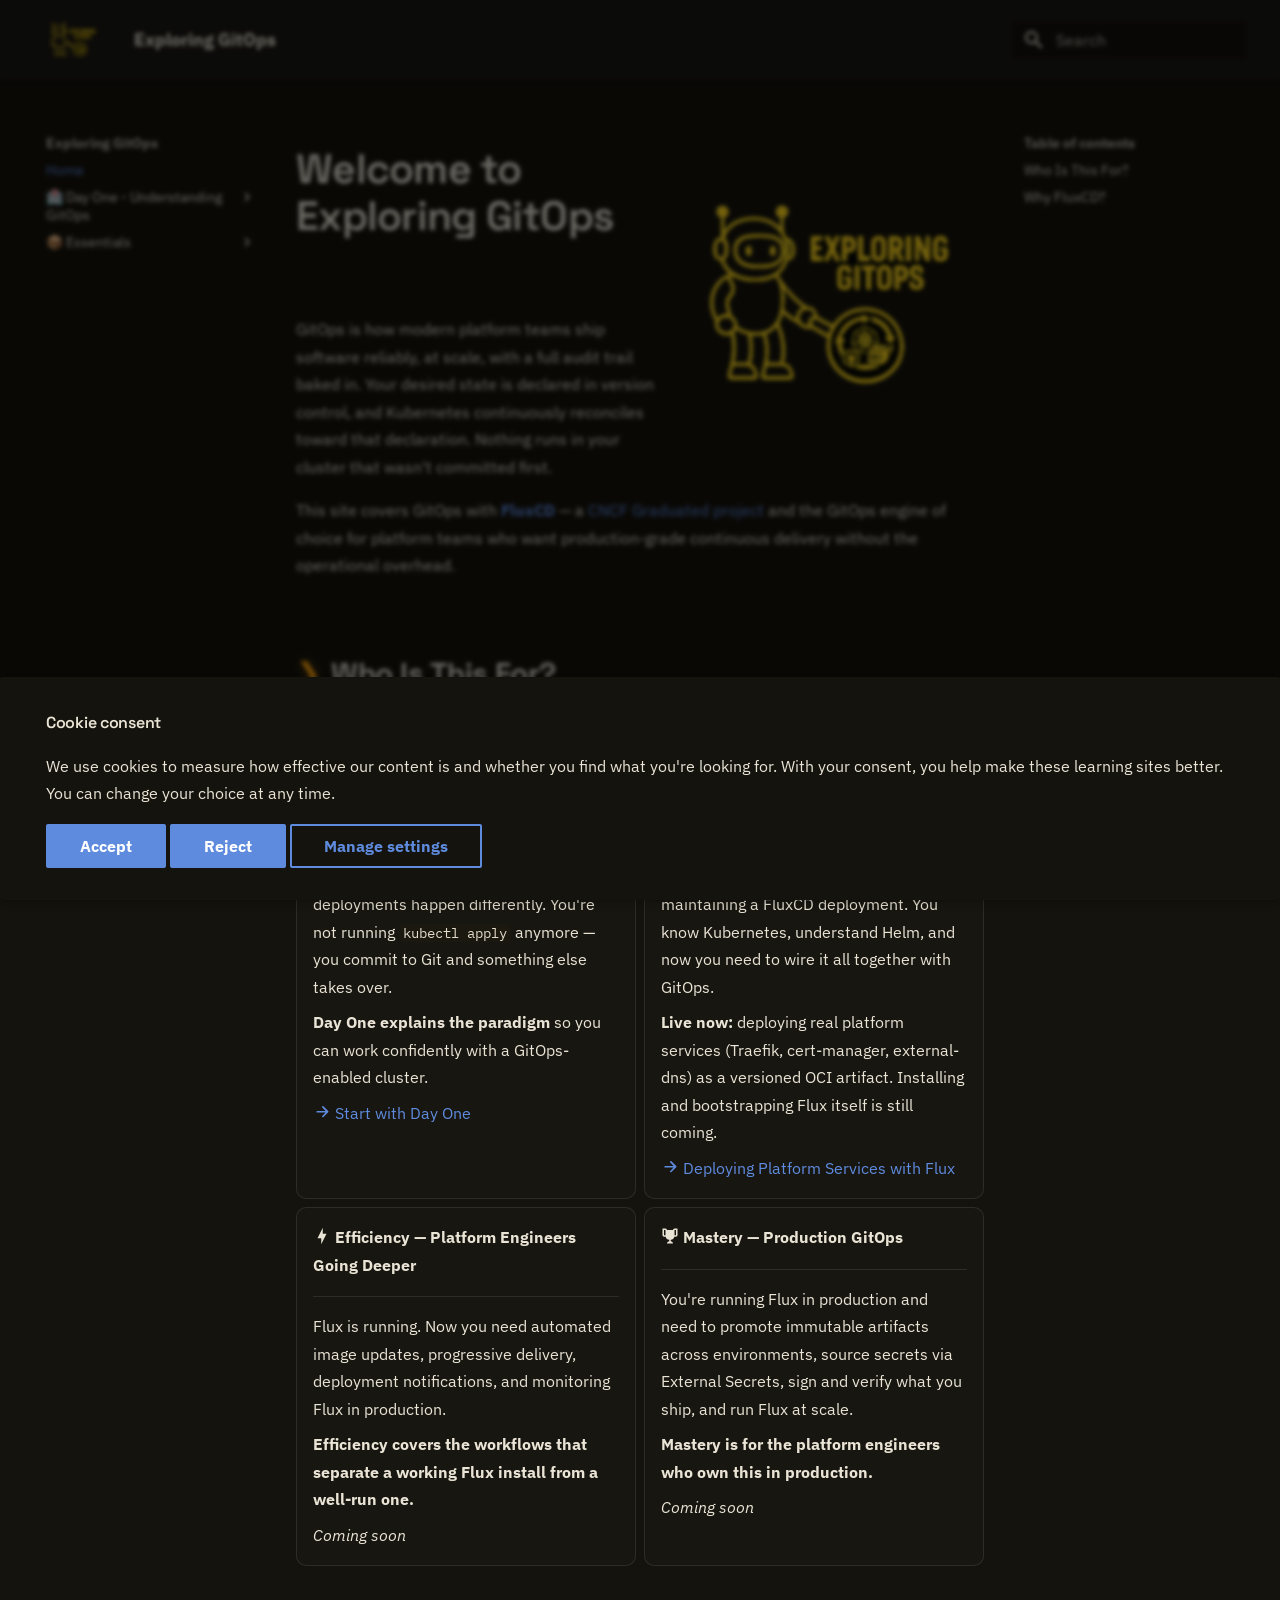
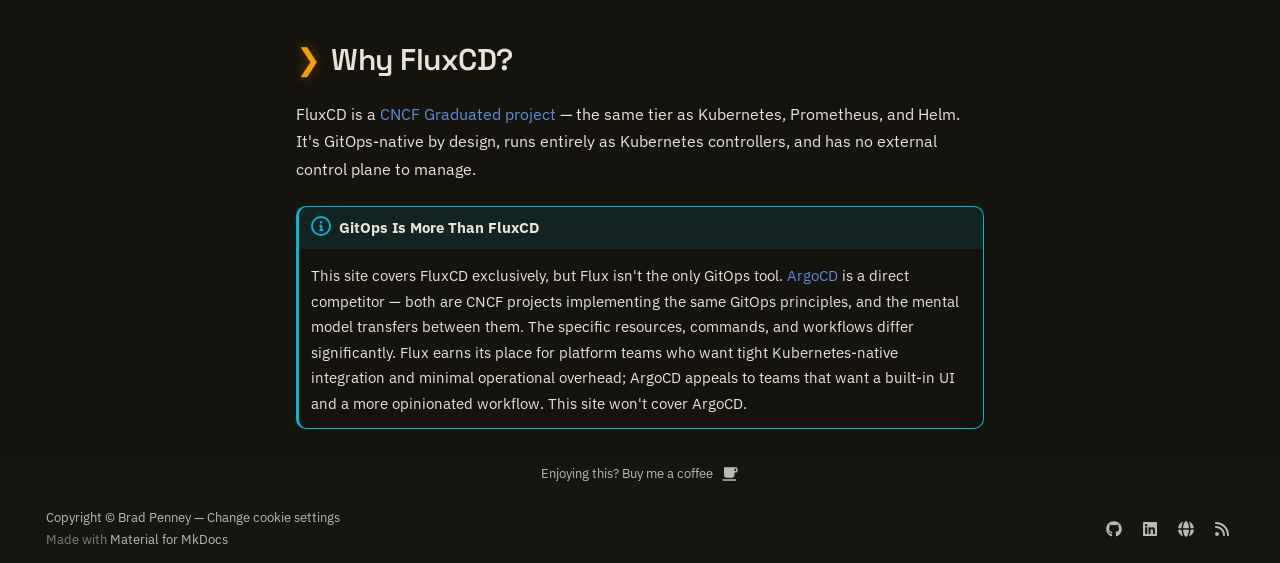
==== index.html @ 7b1ed0dc "Deployed 0568aff with MkDocs version: 1.6.1" ====
<!doctype html>
<html lang="en" class="no-js">
  <head>
    
      <meta charset="utf-8">
      <meta name="viewport" content="width=device-width,initial-scale=1">
      
        <meta name="description" content="A progressive guide to GitOps and FluxCD — from understanding the paradigm to running production-grade continuous delivery in Kubernetes.">
      
      
        <meta name="author" content="Brad Penney">
      
      
        <link rel="canonical" href="https://gitops.bradpenney.io/">
      
      
      
        <link rel="next" href="day_one/overview/">
      
      
        
      
      
        <link rel="alternate" type="application/rss+xml" title="RSS feed" href="feed_rss_created.xml">
        <link rel="alternate" type="application/rss+xml" title="RSS feed of updated content" href="feed_rss_updated.xml">
      
      <link rel="icon" href="images/exploring_gitops.png">
      <meta name="generator" content="mkdocs-1.6.1, mkdocs-material-9.7.6">
    
    
      
        <title>Exploring GitOps - FluxCD Continuous Delivery Guide - Exploring GitOps</title>
      
    
    
      <link rel="stylesheet" href="assets/stylesheets/main.484c7ddc.min.css">
      
        
        <link rel="stylesheet" href="assets/stylesheets/palette.ab4e12ef.min.css">
      
      
  
  
    
      
      
    
  
    
      
      
    
  
    
      
      
    
  
    
      
      
    
  
    
      
      
    
  
    
      
      
    
  
    
      
      
    
  
    
      
      
    
  
    
      
      
    
  
    
      
      
    
  
    
      
      
    
  
    
      
      
    
  
  
  <style>:root{--md-admonition-icon--note:url('data:image/svg+xml;charset=utf-8,%3Csvg%20xmlns%3D%22http%3A//www.w3.org/2000/svg%22%20viewBox%3D%220%200%2016%2016%22%3E%3Cpath%20d%3D%22M1%207.775V2.75C1%201.784%201.784%201%202.75%201h5.025c.464%200%20.91.184%201.238.513l6.25%206.25a1.75%201.75%200%200%201%200%202.474l-5.026%205.026a1.75%201.75%200%200%201-2.474%200l-6.25-6.25A1.75%201.75%200%200%201%201%207.775m1.5%200c0%20.066.026.13.073.177l6.25%206.25a.25.25%200%200%200%20.354%200l5.025-5.025a.25.25%200%200%200%200-.354l-6.25-6.25a.25.25%200%200%200-.177-.073H2.75a.25.25%200%200%200-.25.25ZM6%205a1%201%200%201%201%200%202%201%201%200%200%201%200-2%22/%3E%3C/svg%3E');--md-admonition-icon--abstract:url('data:image/svg+xml;charset=utf-8,%3Csvg%20xmlns%3D%22http%3A//www.w3.org/2000/svg%22%20viewBox%3D%220%200%2016%2016%22%3E%3Cpath%20d%3D%22M2.5%201.75v11.5c0%20.138.112.25.25.25h3.17a.75.75%200%200%201%200%201.5H2.75A1.75%201.75%200%200%201%201%2013.25V1.75C1%20.784%201.784%200%202.75%200h8.5C12.216%200%2013%20.784%2013%201.75v7.736a.75.75%200%200%201-1.5%200V1.75a.25.25%200%200%200-.25-.25h-8.5a.25.25%200%200%200-.25.25m13.274%209.537zl-4.557%204.45a.75.75%200%200%201-1.055-.008l-1.943-1.95a.75.75%200%200%201%201.062-1.058l1.419%201.425%204.026-3.932a.75.75%200%201%201%201.048%201.074M4.75%204h4.5a.75.75%200%200%201%200%201.5h-4.5a.75.75%200%200%201%200-1.5M4%207.75A.75.75%200%200%201%204.75%207h2a.75.75%200%200%201%200%201.5h-2A.75.75%200%200%201%204%207.75%22/%3E%3C/svg%3E');--md-admonition-icon--info:url('data:image/svg+xml;charset=utf-8,%3Csvg%20xmlns%3D%22http%3A//www.w3.org/2000/svg%22%20viewBox%3D%220%200%2016%2016%22%3E%3Cpath%20d%3D%22M0%208a8%208%200%201%201%2016%200A8%208%200%200%201%200%208m8-6.5a6.5%206.5%200%201%200%200%2013%206.5%206.5%200%200%200%200-13M6.5%207.75A.75.75%200%200%201%207.25%207h1a.75.75%200%200%201%20.75.75v2.75h.25a.75.75%200%200%201%200%201.5h-2a.75.75%200%200%201%200-1.5h.25v-2h-.25a.75.75%200%200%201-.75-.75M8%206a1%201%200%201%201%200-2%201%201%200%200%201%200%202%22/%3E%3C/svg%3E');--md-admonition-icon--tip:url('data:image/svg+xml;charset=utf-8,%3Csvg%20xmlns%3D%22http%3A//www.w3.org/2000/svg%22%20viewBox%3D%220%200%2016%2016%22%3E%3Cpath%20d%3D%22M3.499.75a.75.75%200%200%201%201.5%200v.996C5.9%202.903%206.793%203.65%207.662%204.376l.24.202c-.036-.694.055-1.422.426-2.163C9.1.873%2010.794-.045%2012.622.26%2014.408.558%2016%201.94%2016%204.25c0%201.278-.954%202.575-2.44%202.734l.146.508.065.22c.203.701.412%201.455.476%202.226.142%201.707-.4%203.03-1.487%203.898C11.714%2014.671%2010.27%2015%208.75%2015h-6a.75.75%200%200%201%200-1.5h1.376a4.5%204.5%200%200%201-.563-1.191%203.84%203.84%200%200%201-.05-2.063%204.65%204.65%200%200%201-2.025-.293.75.75%200%200%201%20.525-1.406c1.357.507%202.376-.006%202.698-.318l.009-.01a.747.747%200%200%201%201.06%200%20.75.75%200%200%201-.012%201.074c-.912.92-.992%201.835-.768%202.586.221.74.745%201.337%201.196%201.621H8.75c1.343%200%202.398-.296%203.074-.836.635-.507%201.036-1.31.928-2.602-.05-.603-.216-1.224-.422-1.93l-.064-.221c-.12-.407-.246-.84-.353-1.29a2.4%202.4%200%200%201-.507-.441%203.1%203.1%200%200%201-.633-1.248.75.75%200%200%201%201.455-.364c.046.185.144.436.31.627.146.168.353.305.712.305.738%200%201.25-.615%201.25-1.25%200-1.47-.95-2.315-2.123-2.51-1.172-.196-2.227.387-2.706%201.345-.46.92-.27%201.774.019%203.062l.042.19.01.05c.348.443.666.949.94%201.553a.75.75%200%201%201-1.365.62c-.553-1.217-1.32-1.94-2.3-2.768L6.7%205.527c-.814-.68-1.75-1.462-2.692-2.619a3.7%203.7%200%200%200-1.023.88c-.406.495-.663%201.036-.722%201.508.116.122.306.21.591.239.388.038.797-.06%201.032-.19a.75.75%200%200%201%20.728%201.31c-.515.287-1.23.439-1.906.373-.682-.067-1.473-.38-1.879-1.193L.75%205.677V5.5c0-.984.48-1.94%201.077-2.664.46-.559%201.05-1.055%201.673-1.353z%22/%3E%3C/svg%3E');--md-admonition-icon--success:url('data:image/svg+xml;charset=utf-8,%3Csvg%20xmlns%3D%22http%3A//www.w3.org/2000/svg%22%20viewBox%3D%220%200%2016%2016%22%3E%3Cpath%20d%3D%22M13.78%204.22a.75.75%200%200%201%200%201.06l-7.25%207.25a.75.75%200%200%201-1.06%200L2.22%209.28a.75.75%200%200%201%20.018-1.042.75.75%200%200%201%201.042-.018L6%2010.94l6.72-6.72a.75.75%200%200%201%201.06%200%22/%3E%3C/svg%3E');--md-admonition-icon--question:url('data:image/svg+xml;charset=utf-8,%3Csvg%20xmlns%3D%22http%3A//www.w3.org/2000/svg%22%20viewBox%3D%220%200%2016%2016%22%3E%3Cpath%20d%3D%22M0%208a8%208%200%201%201%2016%200A8%208%200%200%201%200%208m8-6.5a6.5%206.5%200%201%200%200%2013%206.5%206.5%200%200%200%200-13M6.92%206.085h.001a.749.749%200%201%201-1.342-.67c.169-.339.436-.701.849-.977C6.845%204.16%207.369%204%208%204a2.76%202.76%200%200%201%201.637.525c.503.377.863.965.863%201.725%200%20.448-.115.83-.329%201.15-.205.307-.47.513-.692.662-.109.072-.22.138-.313.195l-.006.004a6%206%200%200%200-.26.16%201%201%200%200%200-.276.245.75.75%200%200%201-1.248-.832c.184-.264.42-.489.692-.661q.154-.1.313-.195l.007-.004c.1-.061.182-.11.258-.161a1%201%200%200%200%20.277-.245C8.96%206.514%209%206.427%209%206.25a.61.61%200%200%200-.262-.525A1.27%201.27%200%200%200%208%205.5c-.369%200-.595.09-.74.187a1%201%200%200%200-.34.398M9%2011a1%201%200%201%201-2%200%201%201%200%200%201%202%200%22/%3E%3C/svg%3E');--md-admonition-icon--warning:url('data:image/svg+xml;charset=utf-8,%3Csvg%20xmlns%3D%22http%3A//www.w3.org/2000/svg%22%20viewBox%3D%220%200%2016%2016%22%3E%3Cpath%20d%3D%22M6.457%201.047c.659-1.234%202.427-1.234%203.086%200l6.082%2011.378A1.75%201.75%200%200%201%2014.082%2015H1.918a1.75%201.75%200%200%201-1.543-2.575Zm1.763.707a.25.25%200%200%200-.44%200L1.698%2013.132a.25.25%200%200%200%20.22.368h12.164a.25.25%200%200%200%20.22-.368Zm.53%203.996v2.5a.75.75%200%200%201-1.5%200v-2.5a.75.75%200%200%201%201.5%200M9%2011a1%201%200%201%201-2%200%201%201%200%200%201%202%200%22/%3E%3C/svg%3E');--md-admonition-icon--failure:url('data:image/svg+xml;charset=utf-8,%3Csvg%20xmlns%3D%22http%3A//www.w3.org/2000/svg%22%20viewBox%3D%220%200%2016%2016%22%3E%3Cpath%20d%3D%22M2.344%202.343za8%208%200%200%201%2011.314%2011.314A8.002%208.002%200%200%201%20.234%2010.089a8%208%200%200%201%202.11-7.746m1.06%2010.253a6.5%206.5%200%201%200%209.108-9.275%206.5%206.5%200%200%200-9.108%209.275M6.03%204.97%208%206.94l1.97-1.97a.749.749%200%200%201%201.275.326.75.75%200%200%201-.215.734L9.06%208l1.97%201.97a.749.749%200%200%201-.326%201.275.75.75%200%200%201-.734-.215L8%209.06l-1.97%201.97a.749.749%200%200%201-1.275-.326.75.75%200%200%201%20.215-.734L6.94%208%204.97%206.03a.75.75%200%200%201%20.018-1.042.75.75%200%200%201%201.042-.018%22/%3E%3C/svg%3E');--md-admonition-icon--danger:url('data:image/svg+xml;charset=utf-8,%3Csvg%20xmlns%3D%22http%3A//www.w3.org/2000/svg%22%20viewBox%3D%220%200%2016%2016%22%3E%3Cpath%20d%3D%22M9.504.43a1.516%201.516%200%200%201%202.437%201.713L10.415%205.5h2.123c1.57%200%202.346%201.909%201.22%203.004l-7.34%207.142a1.25%201.25%200%200%201-.871.354h-.302a1.25%201.25%200%200%201-1.157-1.723L5.633%2010.5H3.462c-1.57%200-2.346-1.909-1.22-3.004zm1.047%201.074L3.286%208.571A.25.25%200%200%200%203.462%209H6.75a.75.75%200%200%201%20.694%201.034l-1.713%204.188%206.982-6.793A.25.25%200%200%200%2012.538%207H9.25a.75.75%200%200%201-.683-1.06l2.008-4.418.003-.006-.004-.009-.006-.006-.008-.001q-.005%200-.009.004%22/%3E%3C/svg%3E');--md-admonition-icon--bug:url('data:image/svg+xml;charset=utf-8,%3Csvg%20xmlns%3D%22http%3A//www.w3.org/2000/svg%22%20viewBox%3D%220%200%2016%2016%22%3E%3Cpath%20d%3D%22M4.72.22a.75.75%200%200%201%201.06%200l1%20.999a3.5%203.5%200%200%201%202.441%200l.999-1a.748.748%200%200%201%201.265.332.75.75%200%200%201-.205.729l-.775.776c.616.63.995%201.493.995%202.444v.327q0%20.15-.025.292c.408.14.764.392%201.029.722l1.968-.787a.75.75%200%200%201%20.556%201.392L13%207.258V9h2.25a.75.75%200%200%201%200%201.5H13v.5q-.002.615-.141%201.186l2.17.868a.75.75%200%200%201-.557%201.392l-2.184-.873A5%205%200%200%201%208%2016a5%205%200%200%201-4.288-2.427l-2.183.873a.75.75%200%200%201-.558-1.392l2.17-.868A5%205%200%200%201%203%2011v-.5H.75a.75.75%200%200%201%200-1.5H3V7.258L.971%206.446a.75.75%200%200%201%20.558-1.392l1.967.787c.265-.33.62-.583%201.03-.722a1.7%201.7%200%200%201-.026-.292V4.5c0-.951.38-1.814.995-2.444L4.72%201.28a.75.75%200%200%201%200-1.06m.53%206.28a.75.75%200%200%200-.75.75V11a3.5%203.5%200%201%200%207%200V7.25a.75.75%200%200%200-.75-.75ZM6.173%205h3.654A.17.17%200%200%200%2010%204.827V4.5a2%202%200%201%200-4%200v.327c0%20.096.077.173.173.173%22/%3E%3C/svg%3E');--md-admonition-icon--example:url('data:image/svg+xml;charset=utf-8,%3Csvg%20xmlns%3D%22http%3A//www.w3.org/2000/svg%22%20viewBox%3D%220%200%2016%2016%22%3E%3Cpath%20d%3D%22M5%205.782V2.5h-.25a.75.75%200%200%201%200-1.5h6.5a.75.75%200%200%201%200%201.5H11v3.282l3.666%205.76C15.619%2013.04%2014.543%2015%2012.767%2015H3.233c-1.776%200-2.852-1.96-1.899-3.458Zm-2.4%206.565a.75.75%200%200%200%20.633%201.153h9.534a.75.75%200%200%200%20.633-1.153L12.225%2010.5h-8.45ZM9.5%202.5h-3V6c0%20.143-.04.283-.117.403L4.73%209h6.54L9.617%206.403A.75.75%200%200%201%209.5%206Z%22/%3E%3C/svg%3E');--md-admonition-icon--quote:url('data:image/svg+xml;charset=utf-8,%3Csvg%20xmlns%3D%22http%3A//www.w3.org/2000/svg%22%20viewBox%3D%220%200%2016%2016%22%3E%3Cpath%20d%3D%22M1.75%202.5h10.5a.75.75%200%200%201%200%201.5H1.75a.75.75%200%200%201%200-1.5m4%205h8.5a.75.75%200%200%201%200%201.5h-8.5a.75.75%200%200%201%200-1.5m0%205h8.5a.75.75%200%200%201%200%201.5h-8.5a.75.75%200%200%201%200-1.5M2.5%207.75v6a.75.75%200%200%201-1.5%200v-6a.75.75%200%200%201%201.5%200%22/%3E%3C/svg%3E');}</style>



    
    
      
    
    
      
        
        
        <link rel="preconnect" href="https://fonts.gstatic.com" crossorigin>
        <link rel="stylesheet" href="https://fonts.googleapis.com/css?family=IBM+Plex+Sans:300,300i,400,400i,700,700i%7CIBM+Plex+Mono:400,400i,700,700i&display=fallback">
        <style>:root{--md-text-font:"IBM Plex Sans";--md-code-font:"IBM Plex Mono"}</style>
      
    
    
      <link rel="stylesheet" href="stylesheets/extra.css">
    
    <script>__md_scope=new URL(".",location),__md_hash=e=>[...e].reduce(((e,_)=>(e<<5)-e+_.charCodeAt(0)),0),__md_get=(e,_=localStorage,t=__md_scope)=>JSON.parse(_.getItem(t.pathname+"."+e)),__md_set=(e,_,t=localStorage,a=__md_scope)=>{try{t.setItem(a.pathname+"."+e,JSON.stringify(_))}catch(e){}}</script>
    
      
  


  
  

<script id="__analytics">function __md_analytics(){function e(){dataLayer.push(arguments)}window.dataLayer=window.dataLayer||[],e("js",new Date),e("config","G-V01MJ4R3SQ"),document.addEventListener("DOMContentLoaded",(function(){document.forms.search&&document.forms.search.query.addEventListener("blur",(function(){this.value&&e("event","search",{search_term:this.value})}));document$.subscribe((function(){var t=document.forms.feedback;if(void 0!==t)for(var a of t.querySelectorAll("[type=submit]"))a.addEventListener("click",(function(a){a.preventDefault();var n=document.location.pathname,d=this.getAttribute("data-md-value");e("event","feedback",{page:n,data:d}),t.firstElementChild.disabled=!0;var r=t.querySelector(".md-feedback__note [data-md-value='"+d+"']");r&&(r.hidden=!1)})),t.hidden=!1})),location$.subscribe((function(t){e("config","G-V01MJ4R3SQ",{page_path:t.pathname})}))}));var t=document.createElement("script");t.async=!0,t.src="https://www.googletagmanager.com/gtag/js?id=G-V01MJ4R3SQ",document.getElementById("__analytics").insertAdjacentElement("afterEnd",t)}</script>
  <script>
    (function () {
      if (!/(^|\.)bradpenney\.io$/.test(window.location.hostname)) {
        return;
      }
      
        if (typeof __md_analytics !== "undefined") {
          var consent = __md_get("__consent");
          if (consent && consent.analytics) { __md_analytics(); }
        }
      
    })();
  </script>

    
    
  
<meta property="og:type" content="website" />
<meta property="og:title" content="Exploring GitOps" />
<meta property="og:description" content="A progressive guide to GitOps and FluxCD — from understanding the paradigm to running production-grade continuous delivery in Kubernetes." />
<meta property="og:image" content="https://gitops.bradpenney.io/assets/images/social/index.png" />
<meta property="og:image:type" content="image/png" />
<meta property="og:image:width" content="1200" />
<meta property="og:image:height" content="630" />
<meta property="og:url" content="https://gitops.bradpenney.io/" />
<meta property="twitter:card" content="summary_large_image" />
<meta property="twitter:title" content="Exploring GitOps" />
<meta property="twitter:description" content="A progressive guide to GitOps and FluxCD — from understanding the paradigm to running production-grade continuous delivery in Kubernetes." />
<meta property="twitter:image" content="https://gitops.bradpenney.io/assets/images/social/index.png" />
</head>
  
  
    
    
    
    
    
    <body dir="ltr" data-md-color-scheme="slate" data-md-color-primary="black" data-md-color-accent="amber">
  
    
    <input class="md-toggle" data-md-toggle="drawer" type="checkbox" id="__drawer" autocomplete="off">
    <input class="md-toggle" data-md-toggle="search" type="checkbox" id="__search" autocomplete="off">
    <label class="md-overlay" for="__drawer"></label>
    <div data-md-component="skip">
      
        
        <a href="#welcome-to-exploring-gitops" class="md-skip">
          Skip to content
        </a>
      
    </div>
    <div data-md-component="announce">
      
    </div>
    
    
      

  

<header class="md-header md-header--shadow" data-md-component="header">
  <nav class="md-header__inner md-grid" aria-label="Header">
    <a href="." title="Exploring GitOps" class="md-header__button md-logo" aria-label="Exploring GitOps" data-md-component="logo">
      
  <img src="images/exploring_gitops.png" alt="logo">

    </a>
    <label class="md-header__button md-icon" for="__drawer">
      
      <svg xmlns="http://www.w3.org/2000/svg" viewBox="0 0 24 24"><path d="M3 6h18v2H3zm0 5h18v2H3zm0 5h18v2H3z"/></svg>
    </label>
    <div class="md-header__title" data-md-component="header-title">
      <div class="md-header__ellipsis">
        <div class="md-header__topic">
          <span class="md-ellipsis">
            Exploring GitOps
          </span>
        </div>
        <div class="md-header__topic" data-md-component="header-topic">
          <span class="md-ellipsis">
            
              Exploring GitOps - FluxCD Continuous Delivery Guide
            
          </span>
        </div>
      </div>
    </div>
    
      
    
    
    
    
      
      
        <label class="md-header__button md-icon" for="__search">
          
          <svg xmlns="http://www.w3.org/2000/svg" viewBox="0 0 24 24"><path d="M9.5 3A6.5 6.5 0 0 1 16 9.5c0 1.61-.59 3.09-1.56 4.23l.27.27h.79l5 5-1.5 1.5-5-5v-.79l-.27-.27A6.52 6.52 0 0 1 9.5 16 6.5 6.5 0 0 1 3 9.5 6.5 6.5 0 0 1 9.5 3m0 2C7 5 5 7 5 9.5S7 14 9.5 14 14 12 14 9.5 12 5 9.5 5"/></svg>
        </label>
        <div class="md-search" data-md-component="search" role="dialog">
  <label class="md-search__overlay" for="__search"></label>
  <div class="md-search__inner" role="search">
    <form class="md-search__form" name="search">
      <input type="text" class="md-search__input" name="query" aria-label="Search" placeholder="Search" autocapitalize="off" autocorrect="off" autocomplete="off" spellcheck="false" data-md-component="search-query" required>
      <label class="md-search__icon md-icon" for="__search">
        
        <svg xmlns="http://www.w3.org/2000/svg" viewBox="0 0 24 24"><path d="M9.5 3A6.5 6.5 0 0 1 16 9.5c0 1.61-.59 3.09-1.56 4.23l.27.27h.79l5 5-1.5 1.5-5-5v-.79l-.27-.27A6.52 6.52 0 0 1 9.5 16 6.5 6.5 0 0 1 3 9.5 6.5 6.5 0 0 1 9.5 3m0 2C7 5 5 7 5 9.5S7 14 9.5 14 14 12 14 9.5 12 5 9.5 5"/></svg>
        
        <svg xmlns="http://www.w3.org/2000/svg" viewBox="0 0 24 24"><path d="M20 11v2H8l5.5 5.5-1.42 1.42L4.16 12l7.92-7.92L13.5 5.5 8 11z"/></svg>
      </label>
      <nav class="md-search__options" aria-label="Search">
        
        <button type="reset" class="md-search__icon md-icon" title="Clear" aria-label="Clear" tabindex="-1">
          
          <svg xmlns="http://www.w3.org/2000/svg" viewBox="0 0 24 24"><path d="M19 6.41 17.59 5 12 10.59 6.41 5 5 6.41 10.59 12 5 17.59 6.41 19 12 13.41 17.59 19 19 17.59 13.41 12z"/></svg>
        </button>
      </nav>
      
    </form>
    <div class="md-search__output">
      <div class="md-search__scrollwrap" tabindex="0" data-md-scrollfix>
        <div class="md-search-result" data-md-component="search-result">
          <div class="md-search-result__meta">
            Initializing search
          </div>
          <ol class="md-search-result__list" role="presentation"></ol>
        </div>
      </div>
    </div>
  </div>
</div>
      
    
    
  </nav>
  
</header>
    
    <div class="md-container" data-md-component="container">
      
      
        
          
        
      
      <main class="md-main" data-md-component="main">
        <div class="md-main__inner md-grid">
          
            
              
              <div class="md-sidebar md-sidebar--primary" data-md-component="sidebar" data-md-type="navigation" >
                <div class="md-sidebar__scrollwrap">
                  <div class="md-sidebar__inner">
                    



<nav class="md-nav md-nav--primary" aria-label="Navigation" data-md-level="0">
  <label class="md-nav__title" for="__drawer">
    <a href="." title="Exploring GitOps" class="md-nav__button md-logo" aria-label="Exploring GitOps" data-md-component="logo">
      
  <img src="images/exploring_gitops.png" alt="logo">

    </a>
    Exploring GitOps
  </label>
  
  <ul class="md-nav__list" data-md-scrollfix>
    
      
      
  
  
    
  
  
  
    <li class="md-nav__item md-nav__item--active">
      
      <input class="md-nav__toggle md-toggle" type="checkbox" id="__toc">
      
      
        
      
      
        <label class="md-nav__link md-nav__link--active" for="__toc">
          
  
  
  <span class="md-ellipsis">
    
  
    Home
  

    
  </span>
  
  

          <span class="md-nav__icon md-icon"></span>
        </label>
      
      <a href="." class="md-nav__link md-nav__link--active">
        
  
  
  <span class="md-ellipsis">
    
  
    Home
  

    
  </span>
  
  

      </a>
      
        

<nav class="md-nav md-nav--secondary" aria-label="Table of contents">
  
  
  
    
  
  
    <label class="md-nav__title" for="__toc">
      <span class="md-nav__icon md-icon"></span>
      Table of contents
    </label>
    <ul class="md-nav__list" data-md-component="toc" data-md-scrollfix>
      
        <li class="md-nav__item">
  <a href="#who-is-this-for" class="md-nav__link">
    <span class="md-ellipsis">
      
        Who Is This For?
      
    </span>
  </a>
  
</li>
      
        <li class="md-nav__item">
  <a href="#why-fluxcd" class="md-nav__link">
    <span class="md-ellipsis">
      
        Why FluxCD?
      
    </span>
  </a>
  
</li>
      
    </ul>
  
</nav>
      
    </li>
  

    
      
      
  
  
  
  
    
    
    
    
    
    <li class="md-nav__item md-nav__item--nested">
      
        
        
        <input class="md-nav__toggle md-toggle " type="checkbox" id="__nav_2" >
        
          
          <label class="md-nav__link" for="__nav_2" id="__nav_2_label" tabindex="0">
            
  
  
  <span class="md-ellipsis">
    
  
    🏥 Day One - Understanding GitOps
  

    
  </span>
  
  

            <span class="md-nav__icon md-icon"></span>
          </label>
        
        <nav class="md-nav" data-md-level="1" aria-labelledby="__nav_2_label" aria-expanded="false">
          <label class="md-nav__title" for="__nav_2">
            <span class="md-nav__icon md-icon"></span>
            
  
    🏥 Day One - Understanding GitOps
  

          </label>
          <ul class="md-nav__list" data-md-scrollfix>
            
              
                
  
  
  
  
    <li class="md-nav__item">
      <a href="day_one/overview/" class="md-nav__link">
        
  
  
  <span class="md-ellipsis">
    
  
    Overview
  

    
  </span>
  
  

      </a>
    </li>
  

              
            
              
                
  
  
  
  
    <li class="md-nav__item">
      <a href="day_one/what_is_gitops/" class="md-nav__link">
        
  
  
  <span class="md-ellipsis">
    
  
    What Is GitOps?
  

    
  </span>
  
  

      </a>
    </li>
  

              
            
              
                
  
  
  
  
    <li class="md-nav__item">
      <a href="day_one/your_flux_workflow/" class="md-nav__link">
        
  
  
  <span class="md-ellipsis">
    
  
    Your Flux Workflow
  

    
  </span>
  
  

      </a>
    </li>
  

              
            
              
                
  
  
  
  
    <li class="md-nav__item">
      <a href="day_one/reading_flux_status/" class="md-nav__link">
        
  
  
  <span class="md-ellipsis">
    
  
    Reading Flux Status
  

    
  </span>
  
  

      </a>
    </li>
  

              
            
              
                
  
  
  
  
    <li class="md-nav__item">
      <a href="day_one/flux_resources/" class="md-nav__link">
        
  
  
  <span class="md-ellipsis">
    
  
    Flux Resources Explained
  

    
  </span>
  
  

      </a>
    </li>
  

              
            
          </ul>
        </nav>
      
    </li>
  

    
      
      
  
  
  
  
    
    
    
    
    
    <li class="md-nav__item md-nav__item--nested">
      
        
        
        <input class="md-nav__toggle md-toggle " type="checkbox" id="__nav_3" >
        
          
          <label class="md-nav__link" for="__nav_3" id="__nav_3_label" tabindex="0">
            
  
  
  <span class="md-ellipsis">
    
  
    📦 Essentials
  

    
  </span>
  
  

            <span class="md-nav__icon md-icon"></span>
          </label>
        
        <nav class="md-nav" data-md-level="1" aria-labelledby="__nav_3_label" aria-expanded="false">
          <label class="md-nav__title" for="__nav_3">
            <span class="md-nav__icon md-icon"></span>
            
  
    📦 Essentials
  

          </label>
          <ul class="md-nav__list" data-md-scrollfix>
            
              
                
  
  
  
  
    <li class="md-nav__item">
      <a href="essentials/deploying_the_edge_stack/" class="md-nav__link">
        
  
  
  <span class="md-ellipsis">
    
  
    Deploying Platform Services with Flux and OCI Artifacts
  

    
  </span>
  
  

      </a>
    </li>
  

              
            
          </ul>
        </nav>
      
    </li>
  

    
  </ul>
</nav>
                  </div>
                </div>
              </div>
            
            
              
              <div class="md-sidebar md-sidebar--secondary" data-md-component="sidebar" data-md-type="toc" >
                <div class="md-sidebar__scrollwrap">
                  <div class="md-sidebar__inner">
                    

<nav class="md-nav md-nav--secondary" aria-label="Table of contents">
  
  
  
    
  
  
    <label class="md-nav__title" for="__toc">
      <span class="md-nav__icon md-icon"></span>
      Table of contents
    </label>
    <ul class="md-nav__list" data-md-component="toc" data-md-scrollfix>
      
        <li class="md-nav__item">
  <a href="#who-is-this-for" class="md-nav__link">
    <span class="md-ellipsis">
      
        Who Is This For?
      
    </span>
  </a>
  
</li>
      
        <li class="md-nav__item">
  <a href="#why-fluxcd" class="md-nav__link">
    <span class="md-ellipsis">
      
        Why FluxCD?
      
    </span>
  </a>
  
</li>
      
    </ul>
  
</nav>
                  </div>
                </div>
              </div>
            
          
          
            <div class="md-content" data-md-component="content">
              
              <article class="md-content__inner md-typeset">
                
                  



<p><img src="images/exploring_gitops.png" alt="Exploring GitOps" class="img-responsive-right" width="300"></p>
<h1 id="welcome-to-exploring-gitops">Welcome to Exploring GitOps<a class="headerlink" href="#welcome-to-exploring-gitops" title="Link to this section">🔗</a></h1>
<p>GitOps is how modern platform teams ship software reliably, at scale, with a full audit trail baked in. Your desired state is declared in version control, and Kubernetes continuously reconciles toward that declaration. Nothing runs in your cluster that wasn't committed first.</p>
<p>This site covers GitOps with <strong><a href="https://fluxcd.io/flux/">FluxCD</a></strong> — a <a href="https://www.cncf.io/projects/flux/">CNCF Graduated project</a> and the GitOps engine of choice for platform teams who want production-grade continuous delivery without the operational overhead.</p>
<h2 id="who-is-this-for">Who Is This For?<a class="headerlink" href="#who-is-this-for" title="Link to this section">🔗</a></h2>
<p>Start where you are. The tiers build in order, but jump to whatever you need.</p>
<div class="grid cards two-col">
<ul>
<li>
<p><span class="twemoji"><svg xmlns="http://www.w3.org/2000/svg" viewBox="0 0 24 24"><path d="M12 4a4 4 0 0 1 4 4 4 4 0 0 1-4 4 4 4 0 0 1-4-4 4 4 0 0 1 4-4m0 10c4.42 0 8 1.79 8 4v2H4v-2c0-2.21 3.58-4 8-4"/></svg></span> <strong>Day One — Developers and New Team Members</strong></p>
<hr />
<p>Your platform team set up Flux and now deployments happen differently. You're not running <code>kubectl apply</code> anymore — you commit to Git and something else takes over.</p>
<p><strong>Day One explains the paradigm</strong> so you can work confidently with a GitOps-enabled cluster.</p>
<p><a href="day_one/overview/"><span class="twemoji"><svg xmlns="http://www.w3.org/2000/svg" viewBox="0 0 16 16"><path d="M8.22 2.97a.75.75 0 0 1 1.06 0l4.25 4.25a.75.75 0 0 1 0 1.06l-4.25 4.25a.75.75 0 0 1-1.042-.018.75.75 0 0 1-.018-1.042l2.97-2.97H3.75a.75.75 0 0 1 0-1.5h7.44L8.22 4.03a.75.75 0 0 1 0-1.06"/></svg></span> Start with Day One</a></p>
</li>
<li>
<p><span class="twemoji"><svg xmlns="http://www.w3.org/2000/svg" viewBox="0 0 24 24"><path d="M4 1h16a1 1 0 0 1 1 1v4a1 1 0 0 1-1 1H4a1 1 0 0 1-1-1V2a1 1 0 0 1 1-1m0 8h16a1 1 0 0 1 1 1v4a1 1 0 0 1-1 1H4a1 1 0 0 1-1-1v-4a1 1 0 0 1 1-1m0 8h16a1 1 0 0 1 1 1v4a1 1 0 0 1-1 1H4a1 1 0 0 1-1-1v-4a1 1 0 0 1 1-1M9 5h1V3H9zm0 8h1v-2H9zm0 8h1v-2H9zM5 3v2h2V3zm0 8v2h2v-2zm0 8v2h2v-2z"/></svg></span> <strong>Essentials — Platform Engineers Getting Started</strong></p>
<hr />
<p>You're responsible for setting up or maintaining a FluxCD deployment. You know Kubernetes, understand Helm, and now you need to wire it all together with GitOps.</p>
<p><strong>Live now:</strong> deploying real platform services (Traefik, cert-manager, external-dns) as a versioned OCI artifact. Installing and bootstrapping Flux itself is still coming.</p>
<p><a href="essentials/deploying_the_edge_stack/"><span class="twemoji"><svg xmlns="http://www.w3.org/2000/svg" viewBox="0 0 16 16"><path d="M8.22 2.97a.75.75 0 0 1 1.06 0l4.25 4.25a.75.75 0 0 1 0 1.06l-4.25 4.25a.75.75 0 0 1-1.042-.018.75.75 0 0 1-.018-1.042l2.97-2.97H3.75a.75.75 0 0 1 0-1.5h7.44L8.22 4.03a.75.75 0 0 1 0-1.06"/></svg></span> Deploying Platform Services with Flux</a></p>
</li>
<li>
<p><span class="twemoji"><svg xmlns="http://www.w3.org/2000/svg" viewBox="0 0 24 24"><path d="M11 15H6l7-14v8h5l-7 14z"/></svg></span> <strong>Efficiency — Platform Engineers Going Deeper</strong></p>
<hr />
<p>Flux is running. Now you need automated image updates, progressive delivery, deployment notifications, and monitoring Flux in production.</p>
<p><strong>Efficiency covers the workflows that separate a working Flux install from a well-run one.</strong></p>
<p><em>Coming soon</em></p>
</li>
<li>
<p><span class="twemoji"><svg xmlns="http://www.w3.org/2000/svg" viewBox="0 0 24 24"><path d="M18 2c-.9 0-2 1-2 2H8c0-1-1.1-2-2-2H2v9c0 1 1 2 2 2h2.2c.4 2 1.7 3.7 4.8 4v2.08C8 19.54 8 22 8 22h8s0-2.46-3-2.92V17c3.1-.3 4.4-2 4.8-4H20c1 0 2-1 2-2V2zM6 11H4V4h2zm14 0h-2V4h2z"/></svg></span> <strong>Mastery — Production GitOps</strong></p>
<hr />
<p>You're running Flux in production and need to promote immutable artifacts across environments, source secrets via External Secrets, sign and verify what you ship, and run Flux at scale.</p>
<p><strong>Mastery is for the platform engineers who own this in production.</strong></p>
<p><em>Coming soon</em></p>
</li>
</ul>
</div>
<h2 id="why-fluxcd">Why FluxCD?<a class="headerlink" href="#why-fluxcd" title="Link to this section">🔗</a></h2>
<p>FluxCD is a <a href="https://www.cncf.io/projects/flux/">CNCF Graduated project</a> — the same tier as Kubernetes, Prometheus, and Helm. It's GitOps-native by design, runs entirely as Kubernetes controllers, and has no external control plane to manage.</p>
<div class="admonition info">
<p class="admonition-title">GitOps Is More Than FluxCD</p>
<p>This site covers FluxCD exclusively, but Flux isn't the only GitOps tool. <a href="https://argo-cd.readthedocs.io/en/stable/">ArgoCD</a> is a direct competitor — both are CNCF projects implementing the same GitOps principles, and the mental model transfers between them. The specific resources, commands, and workflows differ significantly. Flux earns its place for platform teams who want tight Kubernetes-native integration and minimal operational overhead; ArgoCD appeals to teams that want a built-in UI and a more opinionated workflow. This site won't cover ArgoCD.</p>
</div>







  
  



  




                
              </article>
            </div>
          
          
  <script>var tabs=__md_get("__tabs");if(Array.isArray(tabs))e:for(var set of document.querySelectorAll(".tabbed-set")){var labels=set.querySelector(".tabbed-labels");for(var tab of tabs)for(var label of labels.getElementsByTagName("label"))if(label.innerText.trim()===tab){var input=document.getElementById(label.htmlFor);input.checked=!0;continue e}}</script>

<script>var target=document.getElementById(location.hash.slice(1));target&&target.name&&(target.checked=target.name.startsWith("__tabbed_"))</script>
        </div>
        
      </main>
      
        <footer class="md-footer">
  
  <div class="md-footer-meta md-typeset">
    <div class="md-footer-coffee">
      <a
        href="https://buymeacoffee.com/brad.penney"
        target="_blank"
        rel="noopener"
        class="md-footer-coffee__link"
      >
        <span>Enjoying this? Buy me a coffee</span>
        <svg xmlns="http://www.w3.org/2000/svg" viewBox="0 0 24 24"><path d="M2 21h18v-2H2M20 8h-2V5h2m0-2H4v10a4 4 0 0 0 4 4h6a4 4 0 0 0 4-4v-3h2a2 2 0 0 0 2-2V5a2 2 0 0 0-2-2"/></svg>
      </a>
    </div>
    <div class="md-footer-meta__inner md-grid">
      <div class="md-copyright">
  
    <div class="md-copyright__highlight">
      Copyright &copy; Brad Penney — <a href="#__consent">Change cookie settings</a>
    </div>
  
  
    Made with
    <a href="https://squidfunk.github.io/mkdocs-material/" target="_blank" rel="noopener">
      Material for MkDocs
    </a>
  
</div>
      
        
<div class="md-social">
  
    
    
    
    
      
      
    
    <a href="https://github.com/bradpenney" target="_blank" rel="noopener" title="github.com" class="md-social__link">
      <svg xmlns="http://www.w3.org/2000/svg" viewBox="0 0 512 512"><!--! Font Awesome Free 7.1.0 by @fontawesome - https://fontawesome.com License - https://fontawesome.com/license/free (Icons: CC BY 4.0, Fonts: SIL OFL 1.1, Code: MIT License) Copyright 2025 Fonticons, Inc.--><path d="M173.9 397.4c0 2-2.3 3.6-5.2 3.6-3.3.3-5.6-1.3-5.6-3.6 0-2 2.3-3.6 5.2-3.6 3-.3 5.6 1.3 5.6 3.6m-31.1-4.5c-.7 2 1.3 4.3 4.3 4.9 2.6 1 5.6 0 6.2-2s-1.3-4.3-4.3-5.2c-2.6-.7-5.5.3-6.2 2.3m44.2-1.7c-2.9.7-4.9 2.6-4.6 4.9.3 2 2.9 3.3 5.9 2.6 2.9-.7 4.9-2.6 4.6-4.6-.3-1.9-3-3.2-5.9-2.9M252.8 8C114.1 8 8 113.3 8 252c0 110.9 69.8 205.8 169.5 239.2 12.8 2.3 17.3-5.6 17.3-12.1 0-6.2-.3-40.4-.3-61.4 0 0-70 15-84.7-29.8 0 0-11.4-29.1-27.8-36.6 0 0-22.9-15.7 1.6-15.4 0 0 24.9 2 38.6 25.8 21.9 38.6 58.6 27.5 72.9 20.9 2.3-16 8.8-27.1 16-33.7-55.9-6.2-112.3-14.3-112.3-110.5 0-27.5 7.6-41.3 23.6-58.9-2.6-6.5-11.1-33.3 2.6-67.9 20.9-6.5 69 27 69 27 20-5.6 41.5-8.5 62.8-8.5s42.8 2.9 62.8 8.5c0 0 48.1-33.6 69-27 13.7 34.7 5.2 61.4 2.6 67.9 16 17.7 25.8 31.5 25.8 58.9 0 96.5-58.9 104.2-114.8 110.5 9.2 7.9 17 22.9 17 46.4 0 33.7-.3 75.4-.3 83.6 0 6.5 4.6 14.4 17.3 12.1C436.2 457.8 504 362.9 504 252 504 113.3 391.5 8 252.8 8M105.2 352.9c-1.3 1-1 3.3.7 5.2 1.6 1.6 3.9 2.3 5.2 1 1.3-1 1-3.3-.7-5.2-1.6-1.6-3.9-2.3-5.2-1m-10.8-8.1c-.7 1.3.3 2.9 2.3 3.9 1.6 1 3.6.7 4.3-.7.7-1.3-.3-2.9-2.3-3.9-2-.6-3.6-.3-4.3.7m32.4 35.6c-1.6 1.3-1 4.3 1.3 6.2 2.3 2.3 5.2 2.6 6.5 1 1.3-1.3.7-4.3-1.3-6.2-2.2-2.3-5.2-2.6-6.5-1m-11.4-14.7c-1.6 1-1.6 3.6 0 5.9s4.3 3.3 5.6 2.3c1.6-1.3 1.6-3.9 0-6.2-1.4-2.3-4-3.3-5.6-2"/></svg>
    </a>
  
    
    
    
    
      
      
    
    <a href="https://linkedin.com/in/bradpenney" target="_blank" rel="noopener" title="linkedin.com" class="md-social__link">
      <svg xmlns="http://www.w3.org/2000/svg" viewBox="0 0 448 512"><!--! Font Awesome Free 7.1.0 by @fontawesome - https://fontawesome.com License - https://fontawesome.com/license/free (Icons: CC BY 4.0, Fonts: SIL OFL 1.1, Code: MIT License) Copyright 2025 Fonticons, Inc.--><path d="M416 32H31.9C14.3 32 0 46.5 0 64.3v383.4C0 465.5 14.3 480 31.9 480H416c17.6 0 32-14.5 32-32.3V64.3c0-17.8-14.4-32.3-32-32.3M135.4 416H69V202.2h66.5V416zM102.2 96a38.5 38.5 0 1 1 0 77 38.5 38.5 0 1 1 0-77m282.1 320h-66.4V312c0-24.8-.5-56.7-34.5-56.7-34.6 0-39.9 27-39.9 54.9V416h-66.4V202.2h63.7v29.2h.9c8.9-16.8 30.6-34.5 62.9-34.5 67.2 0 79.7 44.3 79.7 101.9z"/></svg>
    </a>
  
    
    
    
    
      
      
    
    <a href="https://bradpenney.io" target="_blank" rel="noopener" title="bradpenney.io" class="md-social__link">
      <svg xmlns="http://www.w3.org/2000/svg" viewBox="0 0 512 512"><!--! Font Awesome Free 7.1.0 by @fontawesome - https://fontawesome.com License - https://fontawesome.com/license/free (Icons: CC BY 4.0, Fonts: SIL OFL 1.1, Code: MIT License) Copyright 2025 Fonticons, Inc.--><path d="M351.9 280H161c2.9 64.5 17.2 123.9 37.5 167.4 11.4 24.5 23.7 41.8 35.1 52.4 11.2 10.5 18.9 12.2 22.9 12.2s11.7-1.7 22.9-12.2c11.4-10.6 23.7-28 35.1-52.4 20.3-43.5 34.6-102.9 37.5-167.4zm-191-48h190.9c-2.8-64.5-17.1-123.9-37.4-167.4-11.4-24.4-23.7-41.8-35.1-52.4C268.1 1.7 260.4 0 256.4 0s-11.7 1.7-22.9 12.2c-11.4 10.6-23.7 28-35.1 52.4-20.3 43.5-34.6 102.9-37.5 167.4m-48 0c3.5-85.6 25.6-165.1 57.9-217.3C78.7 47.3 10.9 131.2 1.5 232zM1.5 280c9.4 100.8 77.2 184.7 169.3 217.3-32.3-52.2-54.4-131.7-57.9-217.3zm398.4 0c-3.5 85.6-25.6 165.1-57.9 217.3 92.1-32.7 159.9-116.5 169.3-217.3zm111.4-48C501.9 131.2 434.1 47.3 342 14.7c32.3 52.2 54.4 131.7 57.9 217.3z"/></svg>
    </a>
  
    
    
    
    
      
      
    
    <a href="https://gitops.bradpenney.io/feed_rss_created.xml" target="_blank" rel="noopener" title="gitops.bradpenney.io" class="md-social__link">
      <svg xmlns="http://www.w3.org/2000/svg" viewBox="0 0 448 512"><!--! Font Awesome Free 7.1.0 by @fontawesome - https://fontawesome.com License - https://fontawesome.com/license/free (Icons: CC BY 4.0, Fonts: SIL OFL 1.1, Code: MIT License) Copyright 2025 Fonticons, Inc.--><path d="M0 64c0-17.7 14.3-32 32-32 229.8 0 416 186.2 416 416 0 17.7-14.3 32-32 32s-32-14.3-32-32C384 253.6 226.4 96 32 96 14.3 96 0 81.7 0 64m0 352a64 64 0 1 1 128 0 64 64 0 1 1-128 0m32-256c159.1 0 288 128.9 288 288 0 17.7-14.3 32-32 32s-32-14.3-32-32c0-123.7-100.3-224-224-224-17.7 0-32-14.3-32-32s14.3-32 32-32"/></svg>
    </a>
  
</div>
      
    </div>
  </div>
</footer>
      
    </div>
    <div class="md-dialog" data-md-component="dialog">
      <div class="md-dialog__inner md-typeset"></div>
    </div>
    
    
      <div class="md-consent" data-md-component="consent" id="__consent" hidden>
        <div class="md-consent__overlay"></div>
        <aside class="md-consent__inner">
          <form class="md-consent__form md-grid md-typeset" name="consent">
            



<h4>Cookie consent</h4>
<p>We use cookies to measure how effective our content is and whether you find what you're looking for. With your consent, you help make these learning sites better. You can change your choice at any time.</p>
<input class="md-toggle" type="checkbox" id="__settings" >
<div class="md-consent__settings">
  <ul class="task-list">
    
    
    
      
    
    
      
        
  
  
    
    
  
  <li class="task-list-item">
    <label class="task-list-control">
      <input type="checkbox" name="analytics" >
      <span class="task-list-indicator"></span>
      Google Analytics
    </label>
  </li>

      
    
  </ul>
</div>
<div class="md-consent__controls">
  
    
      <button class="md-button md-button--primary">Accept</button>
    
    
    
  
    
    
      <button type="reset" class="md-button md-button--primary">Reject</button>
    
    
  
    
    
    
      <label class="md-button" for="__settings">Manage settings</label>
    
  
</div>
          </form>
        </aside>
      </div>
      <script>var consent=__md_get("__consent");if(consent)for(var input of document.forms.consent.elements)input.name&&(input.checked=consent[input.name]||!1);else"file:"!==location.protocol&&setTimeout((function(){document.querySelector("[data-md-component=consent]").hidden=!1}),250);var form=document.forms.consent;for(var action of["submit","reset"])form.addEventListener(action,(function(e){if(e.preventDefault(),"reset"===e.type)for(var n of document.forms.consent.elements)n.name&&(n.checked=!1);__md_set("__consent",Object.fromEntries(Array.from(new FormData(form).keys()).map((function(e){return[e,!0]})))),location.hash="",location.reload()}))</script>
    
    
      
      
      <script id="__config" type="application/json">{"annotate": null, "base": ".", "features": ["content.code.annotate", "content.code.copy", "content.tabs.link", "content.code.highlight", "content.tooltips", "content.code.mermaid"], "search": "assets/javascripts/workers/search.2c215733.min.js", "tags": null, "translations": {"clipboard.copied": "Copied to clipboard", "clipboard.copy": "Copy to clipboard", "search.result.more.one": "1 more on this page", "search.result.more.other": "# more on this page", "search.result.none": "No matching documents", "search.result.one": "1 matching document", "search.result.other": "# matching documents", "search.result.placeholder": "Type to start searching", "search.result.term.missing": "Missing", "select.version": "Select version"}, "version": null}</script>
    
    
      <script src="assets/javascripts/bundle.79ae519e.min.js"></script>
      
    
  </body>
</html>
---- assets/stylesheets/main.484c7ddc.min.css ----
@charset "UTF-8";html{-webkit-text-size-adjust:none;-moz-text-size-adjust:none;text-size-adjust:none;box-sizing:border-box}*,:after,:before{box-sizing:inherit}@media (prefers-reduced-motion){*,:after,:before{transition:none!important}}body{margin:0}a,button,input,label{-webkit-tap-highlight-color:transparent}a{color:inherit;text-decoration:none}hr{border:0;box-sizing:initial;display:block;height:.05rem;overflow:visible;padding:0}small{font-size:80%}sub,sup{line-height:1em}img{border-style:none}table{border-collapse:initial;border-spacing:0}td,th{font-weight:400;vertical-align:top}button{background:#0000;border:0;font-family:inherit;font-size:inherit;margin:0;padding:0}input{border:0;outline:none}:root{--md-primary-fg-color:#4051b5;--md-primary-fg-color--light:#5d6cc0;--md-primary-fg-color--dark:#303fa1;--md-primary-bg-color:#fff;--md-primary-bg-color--light:#ffffffb3;--md-accent-fg-color:#526cfe;--md-accent-fg-color--transparent:#526cfe1a;--md-accent-bg-color:#fff;--md-accent-bg-color--light:#ffffffb3}[data-md-color-scheme=default]{color-scheme:light}[data-md-color-scheme=default] img[src$="#gh-dark-mode-only"],[data-md-color-scheme=default] img[src$="#only-dark"]{display:none}:root,[data-md-color-scheme=default]{--md-hue:225deg;--md-default-fg-color:#000000de;--md-default-fg-color--light:#0000008a;--md-default-fg-color--lighter:#00000052;--md-default-fg-color--lightest:#00000012;--md-default-bg-color:#fff;--md-default-bg-color--light:#ffffffb3;--md-default-bg-color--lighter:#ffffff4d;--md-default-bg-color--lightest:#ffffff1f;--md-code-fg-color:#36464e;--md-code-bg-color:#f5f5f5;--md-code-bg-color--light:#f5f5f5b3;--md-code-bg-color--lighter:#f5f5f54d;--md-code-hl-color:#4287ff;--md-code-hl-color--light:#4287ff1a;--md-code-hl-number-color:#d52a2a;--md-code-hl-special-color:#db1457;--md-code-hl-function-color:#a846b9;--md-code-hl-constant-color:#6e59d9;--md-code-hl-keyword-color:#3f6ec6;--md-code-hl-string-color:#1c7d4d;--md-code-hl-name-color:var(--md-code-fg-color);--md-code-hl-operator-color:var(--md-default-fg-color--light);--md-code-hl-punctuation-color:var(--md-default-fg-color--light);--md-code-hl-comment-color:var(--md-default-fg-color--light);--md-code-hl-generic-color:var(--md-default-fg-color--light);--md-code-hl-variable-color:var(--md-default-fg-color--light);--md-typeset-color:var(--md-default-fg-color);--md-typeset-a-color:var(--md-primary-fg-color);--md-typeset-del-color:#f5503d26;--md-typeset-ins-color:#0bd57026;--md-typeset-kbd-color:#fafafa;--md-typeset-kbd-accent-color:#fff;--md-typeset-kbd-border-color:#b8b8b8;--md-typeset-mark-color:#ffff0080;--md-typeset-table-color:#0000001f;--md-typeset-table-color--light:rgba(0,0,0,.035);--md-admonition-fg-color:var(--md-default-fg-color);--md-admonition-bg-color:var(--md-default-bg-color);--md-warning-fg-color:#000000de;--md-warning-bg-color:#ff9;--md-footer-fg-color:#fff;--md-footer-fg-color--light:#ffffffb3;--md-footer-fg-color--lighter:#ffffff73;--md-footer-bg-color:#000000de;--md-footer-bg-color--dark:#00000052;--md-shadow-z1:0 0.2rem 0.5rem #0000000d,0 0 0.05rem #0000001a;--md-shadow-z2:0 0.2rem 0.5rem #0000001a,0 0 0.05rem #00000040;--md-shadow-z3:0 0.2rem 0.5rem #0003,0 0 0.05rem #00000059}.md-icon svg{fill:currentcolor;display:block;height:1.2rem;width:1.2rem}body{-webkit-font-smoothing:antialiased;-moz-osx-font-smoothing:grayscale;--md-text-font-family:var(--md-text-font,_),-apple-system,BlinkMacSystemFont,Helvetica,Arial,sans-serif;--md-code-font-family:var(--md-code-font,_),SFMono-Regular,Consolas,Menlo,monospace}aside,body,input{font-feature-settings:"kern","liga";color:var(--md-typeset-color);font-family:var(--md-text-font-family)}code,kbd,pre{font-feature-settings:"kern";font-family:var(--md-code-font-family)}:root{--md-typeset-table-sort-icon:url('data:image/svg+xml;charset=utf-8,<svg xmlns="http://www.w3.org/2000/svg" viewBox="0 0 24 24"><path d="m18 21-4-4h3V7h-3l4-4 4 4h-3v10h3M2 19v-2h10v2M2 13v-2h7v2M2 7V5h4v2z"/></svg>');--md-typeset-table-sort-icon--asc:url('data:image/svg+xml;charset=utf-8,<svg xmlns="http://www.w3.org/2000/svg" viewBox="0 0 24 24"><path d="M19 17h3l-4 4-4-4h3V3h2M2 17h10v2H2M6 5v2H2V5m0 6h7v2H2z"/></svg>');--md-typeset-table-sort-icon--desc:url('data:image/svg+xml;charset=utf-8,<svg xmlns="http://www.w3.org/2000/svg" viewBox="0 0 24 24"><path d="M19 7h3l-4-4-4 4h3v14h2M2 17h10v2H2M6 5v2H2V5m0 6h7v2H2z"/></svg>')}.md-typeset{-webkit-print-color-adjust:exact;color-adjust:exact;font-size:.8rem;line-height:1.6;overflow-wrap:break-word}@media print{.md-typeset{font-size:.68rem}}.md-typeset blockquote,.md-typeset dl,.md-typeset figure,.md-typeset ol,.md-typeset pre,.md-typeset ul{margin-bottom:1em;margin-top:1em}.md-typeset h1{color:var(--md-default-fg-color--light);font-size:2em;line-height:1.3;margin:0 0 1.25em}.md-typeset h1,.md-typeset h2{font-weight:300;letter-spacing:-.01em}.md-typeset h2{font-size:1.5625em;line-height:1.4;margin:1.6em 0 .64em}.md-typeset h3{font-size:1.25em;font-weight:400;letter-spacing:-.01em;line-height:1.5;margin:1.6em 0 .8em}.md-typeset h2+h3{margin-top:.8em}.md-typeset h4{font-weight:700;letter-spacing:-.01em;margin:1em 0}.md-typeset h5,.md-typeset h6{color:var(--md-default-fg-color--light);font-size:.8em;font-weight:700;letter-spacing:-.01em;margin:1.25em 0}.md-typeset h5{text-transform:uppercase}.md-typeset h5 code{text-transform:none}.md-typeset hr{border-bottom:.05rem solid var(--md-default-fg-color--lightest);display:flow-root;margin:1.5em 0}.md-typeset a{color:var(--md-typeset-a-color);word-break:break-word}.md-typeset a,.md-typeset a:before{transition:color 125ms}.md-typeset a:focus,.md-typeset a:hover{color:var(--md-accent-fg-color)}.md-typeset a:focus code,.md-typeset a:hover code{background-color:var(--md-accent-fg-color--transparent);color:var(--md-accent-fg-color)}.md-typeset a code{color:var(--md-typeset-a-color)}.md-typeset a.focus-visible{outline-color:var(--md-accent-fg-color);outline-offset:.2rem}.md-typeset code,.md-typeset kbd,.md-typeset pre{color:var(--md-code-fg-color);direction:ltr;font-variant-ligatures:none;transition:background-color 125ms}@media print{.md-typeset code,.md-typeset kbd,.md-typeset pre{white-space:pre-wrap}}.md-typeset code{background-color:var(--md-code-bg-color);border-radius:.1rem;-webkit-box-decoration-break:clone;box-decoration-break:clone;font-size:.85em;padding:0 .2941176471em;transition:color 125ms,background-color 125ms;word-break:break-word}.md-typeset code:not(.focus-visible){-webkit-tap-highlight-color:transparent;outline:none}.md-typeset pre{display:flow-root;line-height:1.4;position:relative}.md-typeset pre>code{-webkit-box-decoration-break:slice;box-decoration-break:slice;box-shadow:none;display:block;margin:0;outline-color:var(--md-accent-fg-color);overflow:auto;padding:.7720588235em 1.1764705882em;scrollbar-color:var(--md-default-fg-color--lighter) #0000;scrollbar-width:thin;touch-action:auto;word-break:normal}.md-typeset pre>code:hover{scrollbar-color:var(--md-accent-fg-color) #0000}.md-typeset pre>code::-webkit-scrollbar{height:.2rem;width:.2rem}.md-typeset pre>code::-webkit-scrollbar-thumb{background-color:var(--md-default-fg-color--lighter)}.md-typeset pre>code::-webkit-scrollbar-thumb:hover{background-color:var(--md-accent-fg-color)}.md-typeset kbd{background-color:var(--md-typeset-kbd-color);border-radius:.1rem;box-shadow:0 .1rem 0 .05rem var(--md-typeset-kbd-border-color),0 .1rem 0 var(--md-typeset-kbd-border-color),0 -.1rem .2rem var(--md-typeset-kbd-accent-color) inset;color:var(--md-default-fg-color);display:inline-block;font-size:.75em;padding:0 .6666666667em;vertical-align:text-top;word-break:break-word}.md-typeset mark{background-color:var(--md-typeset-mark-color);-webkit-box-decoration-break:clone;box-decoration-break:clone;color:inherit;word-break:break-word}.md-typeset abbr{cursor:help;text-decoration:none}.md-typeset [data-preview],.md-typeset abbr{border-bottom:.05rem dotted var(--md-default-fg-color--light)}.md-typeset small{opacity:.75}[dir=ltr] .md-typeset sub,[dir=ltr] .md-typeset sup{margin-left:.078125em}[dir=rtl] .md-typeset sub,[dir=rtl] .md-typeset sup{margin-right:.078125em}[dir=ltr] .md-typeset blockquote{padding-left:.6rem}[dir=rtl] .md-typeset blockquote{padding-right:.6rem}[dir=ltr] .md-typeset blockquote{border-left:.2rem solid var(--md-default-fg-color--lighter)}[dir=rtl] .md-typeset blockquote{border-right:.2rem solid var(--md-default-fg-color--lighter)}.md-typeset blockquote{color:var(--md-default-fg-color--light);margin-left:0;margin-right:0}.md-typeset ul{list-style-type:disc}.md-typeset ul[type]{list-style-type:revert-layer}[dir=ltr] .md-typeset ol,[dir=ltr] .md-typeset ul{margin-left:.625em}[dir=rtl] .md-typeset ol,[dir=rtl] .md-typeset ul{margin-right:.625em}.md-typeset ol,.md-typeset ul{padding:0}.md-typeset ol:not([hidden]),.md-typeset ul:not([hidden]){display:flow-root}.md-typeset ol ol,.md-typeset ul ol{list-style-type:lower-alpha}.md-typeset ol ol ol,.md-typeset ul ol ol{list-style-type:lower-roman}.md-typeset ol ol ol ol,.md-typeset ul ol ol ol{list-style-type:upper-alpha}.md-typeset ol ol ol ol ol,.md-typeset ul ol ol ol ol{list-style-type:upper-roman}.md-typeset ol[type],.md-typeset ul[type]{list-style-type:revert-layer}[dir=ltr] .md-typeset ol li,[dir=ltr] .md-typeset ul li{margin-left:1.25em}[dir=rtl] .md-typeset ol li,[dir=rtl] .md-typeset ul li{margin-right:1.25em}.md-typeset ol li,.md-typeset ul li{margin-bottom:.5em}.md-typeset ol li blockquote,.md-typeset ol li p,.md-typeset ul li blockquote,.md-typeset ul li p{margin:.5em 0}.md-typeset ol li:last-child,.md-typeset ul li:last-child{margin-bottom:0}[dir=ltr] .md-typeset ol li ol,[dir=ltr] .md-typeset ol li ul,[dir=ltr] .md-typeset ul li ol,[dir=ltr] .md-typeset ul li ul{margin-left:.625em}[dir=rtl] .md-typeset ol li ol,[dir=rtl] .md-typeset ol li ul,[dir=rtl] .md-typeset ul li ol,[dir=rtl] .md-typeset ul li ul{margin-right:.625em}.md-typeset ol li ol,.md-typeset ol li ul,.md-typeset ul li ol,.md-typeset ul li ul{margin-bottom:.5em;margin-top:.5em}[dir=ltr] .md-typeset dd{margin-left:1.875em}[dir=rtl] .md-typeset dd{margin-right:1.875em}.md-typeset dd{margin-bottom:1.5em;margin-top:1em}.md-typeset img,.md-typeset svg,.md-typeset video{height:auto;max-width:100%}.md-typeset img[align=left]{margin:1em 1em 1em 0}.md-typeset img[align=right]{margin:1em 0 1em 1em}.md-typeset img[align]:only-child{margin-top:0}.md-typeset figure{display:flow-root;margin:1em auto;max-width:100%;text-align:center;width:fit-content}.md-typeset figure img{display:block;margin:0 auto}.md-typeset figcaption{font-style:italic;margin:1em auto;max-width:24rem}.md-typeset iframe{max-width:100%}.md-typeset table:not([class]){background-color:var(--md-default-bg-color);border:.05rem solid var(--md-typeset-table-color);border-radius:.1rem;display:inline-block;font-size:.64rem;max-width:100%;overflow:auto;touch-action:auto}@media print{.md-typeset table:not([class]){display:table}}.md-typeset table:not([class])+*{margin-top:1.5em}.md-typeset table:not([class]) td>:first-child,.md-typeset table:not([class]) th>:first-child{margin-top:0}.md-typeset table:not([class]) td>:last-child,.md-typeset table:not([class]) th>:last-child{margin-bottom:0}.md-typeset table:not([class]) td:not([align]),.md-typeset table:not([class]) th:not([align]){text-align:left}[dir=rtl] .md-typeset table:not([class]) td:not([align]),[dir=rtl] .md-typeset table:not([class]) th:not([align]){text-align:right}.md-typeset table:not([class]) th{font-weight:700;min-width:5rem;padding:.9375em 1.25em;vertical-align:top}.md-typeset table:not([class]) td{border-top:.05rem solid var(--md-typeset-table-color);padding:.9375em 1.25em;vertical-align:top}.md-typeset table:not([class]) tbody tr{transition:background-color 125ms}.md-typeset table:not([class]) tbody tr:hover{background-color:var(--md-typeset-table-color--light);box-shadow:0 .05rem 0 var(--md-default-bg-color) inset}.md-typeset table:not([class]) a{word-break:normal}.md-typeset table th[role=columnheader]{cursor:pointer}[dir=ltr] .md-typeset table th[role=columnheader]:after{margin-left:.5em}[dir=rtl] .md-typeset table th[role=columnheader]:after{margin-right:.5em}.md-typeset table th[role=columnheader]:after{content:"";display:inline-block;height:1.2em;-webkit-mask-image:var(--md-typeset-table-sort-icon);mask-image:var(--md-typeset-table-sort-icon);-webkit-mask-repeat:no-repeat;mask-repeat:no-repeat;-webkit-mask-size:contain;mask-size:contain;transition:background-color 125ms;vertical-align:text-bottom;width:1.2em}.md-typeset table th[role=columnheader]:hover:after{background-color:var(--md-default-fg-color--lighter)}.md-typeset table th[role=columnheader][aria-sort=ascending]:after{background-color:var(--md-default-fg-color--light);-webkit-mask-image:var(--md-typeset-table-sort-icon--asc);mask-image:var(--md-typeset-table-sort-icon--asc)}.md-typeset table th[role=columnheader][aria-sort=descending]:after{background-color:var(--md-default-fg-color--light);-webkit-mask-image:var(--md-typeset-table-sort-icon--desc);mask-image:var(--md-typeset-table-sort-icon--desc)}.md-typeset__scrollwrap{margin:1em -.8rem;overflow-x:auto;touch-action:auto}.md-typeset__table{display:inline-block;margin-bottom:.5em;padding:0 .8rem}@media print{.md-typeset__table{display:block}}html .md-typeset__table table{display:table;margin:0;overflow:hidden;width:100%}@media screen and (max-width:44.984375em){.md-content__inner>pre{margin:1em -.8rem}.md-content__inner>pre code{border-radius:0}}.md-typeset .md-author{border-radius:100%;display:block;flex-shrink:0;height:1.6rem;overflow:hidden;position:relative;transition:color 125ms,transform 125ms;width:1.6rem}.md-typeset .md-author img{display:block}.md-typeset .md-author--more{background:var(--md-default-fg-color--lightest);color:var(--md-default-fg-color--lighter);font-size:.6rem;font-weight:700;line-height:1.6rem;text-align:center}.md-typeset .md-author--long{height:2.4rem;width:2.4rem}.md-typeset a.md-author{transform:scale(1)}.md-typeset a.md-author img{border-radius:100%;filter:grayscale(100%) opacity(75%);transition:filter 125ms}.md-typeset a.md-author:focus,.md-typeset a.md-author:hover{transform:scale(1.1);z-index:1}.md-typeset a.md-author:focus img,.md-typeset a.md-author:hover img{filter:grayscale(0)}.md-banner{background-color:var(--md-footer-bg-color);color:var(--md-footer-fg-color);overflow:auto}@media print{.md-banner{display:none}}.md-banner--warning{background-color:var(--md-warning-bg-color);color:var(--md-warning-fg-color)}.md-banner__inner{font-size:.7rem;margin:.6rem auto;padding:0 .8rem}[dir=ltr] .md-banner__button{float:right}[dir=rtl] .md-banner__button{float:left}.md-banner__button{color:inherit;cursor:pointer;transition:opacity .25s}.no-js .md-banner__button{display:none}.md-banner__button:hover{opacity:.7}html{font-size:125%;height:100%;overflow-x:hidden}@media screen and (min-width:100em){html{font-size:137.5%}}@media screen and (min-width:125em){html{font-size:150%}}body{background-color:var(--md-default-bg-color);display:flex;flex-direction:column;font-size:.5rem;min-height:100%;position:relative;width:100%}@media print{body{display:block}}@media screen and (max-width:59.984375em){body[data-md-scrolllock]{position:fixed}}.md-grid{margin-left:auto;margin-right:auto;max-width:61rem}.md-container{display:flex;flex-direction:column;flex-grow:1}@media print{.md-container{display:block}}.md-main{flex-grow:1}.md-main__inner{display:flex;height:100%;margin-top:1.5rem}.md-ellipsis{overflow:hidden;text-overflow:ellipsis}.md-toggle{display:none}.md-option{height:0;opacity:0;position:absolute;width:0}.md-option:checked+label:not([hidden]){display:block}.md-option.focus-visible+label{outline-color:var(--md-accent-fg-color);outline-style:auto}.md-skip{background-color:var(--md-default-fg-color);border-radius:.1rem;color:var(--md-default-bg-color);font-size:.64rem;margin:.5rem;opacity:0;outline-color:var(--md-accent-fg-color);padding:.3rem .5rem;position:fixed;transform:translateY(.4rem);z-index:-1}.md-skip:focus{opacity:1;transform:translateY(0);transition:transform .25s cubic-bezier(.4,0,.2,1),opacity 175ms 75ms;z-index:10}@page{margin:25mm}:root{--md-clipboard-icon:url('data:image/svg+xml;charset=utf-8,<svg xmlns="http://www.w3.org/2000/svg" viewBox="0 0 24 24"><path d="M19 21H8V7h11m0-2H8a2 2 0 0 0-2 2v14a2 2 0 0 0 2 2h11a2 2 0 0 0 2-2V7a2 2 0 0 0-2-2m-3-4H4a2 2 0 0 0-2 2v14h2V3h12z"/></svg>')}.md-clipboard{border-radius:.1rem;color:var(--md-default-fg-color--lightest);cursor:pointer;height:1.5em;outline-color:var(--md-accent-fg-color);outline-offset:.1rem;transition:color .25s;width:1.5em;z-index:1}@media print{.md-clipboard{display:none}}.md-clipboard:not(.focus-visible){-webkit-tap-highlight-color:transparent;outline:none}:hover>.md-clipboard{color:var(--md-default-fg-color--light)}.md-clipboard:focus,.md-clipboard:hover{color:var(--md-accent-fg-color)}.md-clipboard:after{background-color:currentcolor;content:"";display:block;height:1.125em;margin:0 auto;-webkit-mask-image:var(--md-clipboard-icon);mask-image:var(--md-clipboard-icon);-webkit-mask-position:center;mask-position:center;-webkit-mask-repeat:no-repeat;mask-repeat:no-repeat;-webkit-mask-size:contain;mask-size:contain;width:1.125em}.md-clipboard--inline{cursor:pointer}.md-clipboard--inline code{transition:color .25s,background-color .25s}.md-clipboard--inline:focus code,.md-clipboard--inline:hover code{background-color:var(--md-accent-fg-color--transparent);color:var(--md-accent-fg-color)}:root{--md-code-select-icon:url('data:image/svg+xml;charset=utf-8,<svg xmlns="http://www.w3.org/2000/svg" viewBox="0 0 24 24"><path d="M19 19h-4v2h4c1.1 0 2-.9 2-2v-4h-2m0-12h-4v2h4v4h2V5c0-1.1-.9-2-2-2M5 5h4V3H5c-1.1 0-2 .9-2 2v4h2m0 6H3v4c0 1.1.9 2 2 2h4v-2H5zm2-4h2v2H7zm4 0h2v2h-2zm4 0h2v2h-2zM7 7h2v2H7zm4 0h2v2h-2zm4 0h2v2h-2zm-8 8h2v2H7zm4 0h2v2h-2zm4 0h2v2h-2z"/></svg>');--md-code-copy-icon:url('data:image/svg+xml;charset=utf-8,<svg xmlns="http://www.w3.org/2000/svg" viewBox="0 0 24 24"><path d="M19 21H8V7h11m0-2H8a2 2 0 0 0-2 2v14a2 2 0 0 0 2 2h11a2 2 0 0 0 2-2V7a2 2 0 0 0-2-2m-3-4H4a2 2 0 0 0-2 2v14h2V3h12z"/></svg>')}.md-typeset .md-code__content{display:grid}.md-code__nav{background-color:var(--md-code-bg-color--lighter);border-radius:.1rem;display:flex;gap:.2rem;padding:.2rem;position:absolute;right:.25em;top:.25em;transition:background-color .25s;z-index:1}:hover>.md-code__nav{background-color:var(--md-code-bg-color--light)}.md-code__button{color:var(--md-default-fg-color--lightest);cursor:pointer;display:block;height:1.5em;outline-color:var(--md-accent-fg-color);outline-offset:.1rem;transition:color .25s;width:1.5em}:hover>*>.md-code__button{color:var(--md-default-fg-color--light)}.md-code__button.focus-visible,.md-code__button:hover{color:var(--md-accent-fg-color)}.md-code__button--active{color:var(--md-default-fg-color)!important}.md-code__button:after{background-color:currentcolor;content:"";display:block;height:1.125em;margin:0 auto;-webkit-mask-position:center;mask-position:center;-webkit-mask-repeat:no-repeat;mask-repeat:no-repeat;-webkit-mask-size:contain;mask-size:contain;width:1.125em}.md-code__button[data-md-type=select]:after{-webkit-mask-image:var(--md-code-select-icon);mask-image:var(--md-code-select-icon)}.md-code__button[data-md-type=copy]:after{-webkit-mask-image:var(--md-code-copy-icon);mask-image:var(--md-code-copy-icon)}@keyframes consent{0%{opacity:0;transform:translateY(100%)}to{opacity:1;transform:translateY(0)}}@keyframes overlay{0%{opacity:0}to{opacity:1}}.md-consent__overlay{animation:overlay .25s both;-webkit-backdrop-filter:blur(.1rem);backdrop-filter:blur(.1rem);background-color:#0000008a;height:100%;opacity:1;position:fixed;top:0;width:100%;z-index:5}.md-consent__inner{animation:consent .5s cubic-bezier(.1,.7,.1,1) both;background-color:var(--md-default-bg-color);border:0;border-radius:.1rem;bottom:0;box-shadow:0 0 .2rem #0000001a,0 .2rem .4rem #0003;max-height:100%;overflow:auto;padding:0;position:fixed;width:100%;z-index:5}.md-consent__form{padding:.8rem}.md-consent__settings{display:none;margin:1em 0}input:checked+.md-consent__settings{display:block}.md-consent__controls{margin-bottom:.8rem}.md-typeset .md-consent__controls .md-button{display:inline}@media screen and (max-width:44.984375em){.md-typeset .md-consent__controls .md-button{display:block;margin-top:.4rem;text-align:center;width:100%}}.md-consent label{cursor:pointer}.md-content{flex-grow:1;min-width:0}.md-content__inner{margin:0 .8rem 1.2rem;padding-top:.6rem}@media screen and (min-width:76.25em){[dir=ltr] .md-sidebar--primary:not([hidden])~.md-content>.md-content__inner{margin-left:1.2rem}[dir=ltr] .md-sidebar--secondary:not([hidden])~.md-content>.md-content__inner,[dir=rtl] .md-sidebar--primary:not([hidden])~.md-content>.md-content__inner{margin-right:1.2rem}[dir=rtl] .md-sidebar--secondary:not([hidden])~.md-content>.md-content__inner{margin-left:1.2rem}}.md-content__inner:before{content:"";display:block;height:.4rem}.md-content__inner>:last-child{margin-bottom:0}[dir=ltr] .md-content__button{float:right}[dir=rtl] .md-content__button{float:left}[dir=ltr] .md-content__button{margin-left:.4rem}[dir=rtl] .md-content__button{margin-right:.4rem}.md-content__button{margin:.4rem 0;padding:0}@media print{.md-content__button{display:none}}.md-typeset .md-content__button{color:var(--md-default-fg-color--lighter)}.md-content__button svg{display:inline;vertical-align:top}[dir=rtl] .md-content__button svg{transform:scaleX(-1)}[dir=ltr] .md-dialog{right:.8rem}[dir=rtl] .md-dialog{left:.8rem}.md-dialog{background-color:var(--md-default-fg-color);border-radius:.1rem;bottom:.8rem;box-shadow:var(--md-shadow-z3);min-width:11.1rem;opacity:0;padding:.4rem .6rem;pointer-events:none;position:fixed;transform:translateY(100%);transition:transform 0ms .4s,opacity .4s;z-index:4}@media print{.md-dialog{display:none}}.md-dialog--active{opacity:1;pointer-events:auto;transform:translateY(0);transition:transform .4s cubic-bezier(.075,.85,.175,1),opacity .4s}.md-dialog__inner{color:var(--md-default-bg-color);font-size:.7rem}.md-feedback{margin:2em 0 1em;text-align:center}.md-feedback fieldset{border:none;margin:0;padding:0}.md-feedback__title{font-weight:700;margin:1em auto}.md-feedback__inner{position:relative}.md-feedback__list{display:flex;flex-wrap:wrap;place-content:baseline center;position:relative}.md-feedback__list:hover .md-icon:not(:disabled){color:var(--md-default-fg-color--lighter)}:disabled .md-feedback__list{min-height:1.8rem}.md-feedback__icon{color:var(--md-default-fg-color--light);cursor:pointer;flex-shrink:0;margin:0 .1rem;transition:color 125ms}.md-feedback__icon:not(:disabled).md-icon:hover{color:var(--md-accent-fg-color)}.md-feedback__icon:disabled{color:var(--md-default-fg-color--lightest);pointer-events:none}.md-feedback__note{opacity:0;position:relative;transform:translateY(.4rem);transition:transform .4s cubic-bezier(.1,.7,.1,1),opacity .15s}.md-feedback__note>*{margin:0 auto;max-width:16rem}:disabled .md-feedback__note{opacity:1;transform:translateY(0)}@media print{.md-feedback{display:none}}.md-footer{background-color:var(--md-footer-bg-color);color:var(--md-footer-fg-color)}@media print{.md-footer{display:none}}.md-footer__inner{justify-content:space-between;overflow:auto;padding:.2rem}.md-footer__inner:not([hidden]){display:flex}.md-footer__link{align-items:end;display:flex;flex-grow:0.01;margin-bottom:.4rem;margin-top:1rem;max-width:100%;outline-color:var(--md-accent-fg-color);overflow:hidden;transition:opacity .25s}.md-footer__link:focus,.md-footer__link:hover{opacity:.7}[dir=rtl] .md-footer__link svg{transform:scaleX(-1)}@media screen and (max-width:44.984375em){.md-footer__link--prev{flex-shrink:0}.md-footer__link--prev .md-footer__title{display:none}}[dir=ltr] .md-footer__link--next{margin-left:auto}[dir=rtl] .md-footer__link--next{margin-right:auto}.md-footer__link--next{text-align:right}[dir=rtl] .md-footer__link--next{text-align:left}.md-footer__title{flex-grow:1;font-size:.9rem;margin-bottom:.7rem;max-width:calc(100% - 2.4rem);padding:0 1rem;white-space:nowrap}.md-footer__button{margin:.2rem;padding:.4rem}.md-footer__direction{font-size:.64rem;opacity:.7}.md-footer-meta{background-color:var(--md-footer-bg-color--dark)}.md-footer-meta__inner{display:flex;flex-wrap:wrap;justify-content:space-between;padding:.2rem}html .md-footer-meta.md-typeset a{color:var(--md-footer-fg-color--light)}html .md-footer-meta.md-typeset a:focus,html .md-footer-meta.md-typeset a:hover{color:var(--md-footer-fg-color)}.md-copyright{color:var(--md-footer-fg-color--lighter);font-size:.64rem;margin:auto .6rem;padding:.4rem 0;width:100%}@media screen and (min-width:45em){.md-copyright{width:auto}}.md-copyright__highlight{color:var(--md-footer-fg-color--light)}.md-social{display:inline-flex;gap:.2rem;margin:0 .4rem;padding:.2rem 0 .6rem}@media screen and (min-width:45em){.md-social{padding:.6rem 0}}.md-social__link{display:inline-block;height:1.6rem;text-align:center;width:1.6rem}.md-social__link:before{line-height:1.9}.md-social__link svg{fill:currentcolor;max-height:.8rem;vertical-align:-25%}.md-typeset .md-button{border:.1rem solid;border-radius:.1rem;color:var(--md-primary-fg-color);cursor:pointer;display:inline-block;font-weight:700;padding:.625em 2em;transition:color 125ms,background-color 125ms,border-color 125ms}.md-typeset .md-button--primary{background-color:var(--md-primary-fg-color);border-color:var(--md-primary-fg-color);color:var(--md-primary-bg-color)}.md-typeset .md-button:focus,.md-typeset .md-button:hover{background-color:var(--md-accent-fg-color);border-color:var(--md-accent-fg-color);color:var(--md-accent-bg-color)}[dir=ltr] .md-typeset .md-input{border-top-left-radius:.1rem}[dir=ltr] .md-typeset .md-input,[dir=rtl] .md-typeset .md-input{border-top-right-radius:.1rem}[dir=rtl] .md-typeset .md-input{border-top-left-radius:.1rem}.md-typeset .md-input{border-bottom:.1rem solid var(--md-default-fg-color--lighter);box-shadow:var(--md-shadow-z1);font-size:.8rem;height:1.8rem;padding:0 .6rem;transition:border .25s,box-shadow .25s}.md-typeset .md-input:focus,.md-typeset .md-input:hover{border-bottom-color:var(--md-accent-fg-color);box-shadow:var(--md-shadow-z2)}.md-typeset .md-input--stretch{width:100%}.md-header{background-color:var(--md-primary-fg-color);box-shadow:0 0 .2rem #0000,0 .2rem .4rem #0000;color:var(--md-primary-bg-color);display:block;left:0;position:sticky;right:0;top:0;z-index:4}@media print{.md-header{display:none}}.md-header[hidden]{transform:translateY(-100%);transition:transform .25s cubic-bezier(.8,0,.6,1),box-shadow .25s}.md-header--shadow{box-shadow:0 0 .2rem #0000001a,0 .2rem .4rem #0003;transition:transform .25s cubic-bezier(.1,.7,.1,1),box-shadow .25s}.md-header__inner{align-items:center;display:flex;padding:0 .2rem}.md-header__button{color:currentcolor;cursor:pointer;margin:.2rem;outline-color:var(--md-accent-fg-color);padding:.4rem;position:relative;transition:opacity .25s;vertical-align:middle;z-index:1}.md-header__button:hover{opacity:.7}.md-header__button:not([hidden]){display:inline-block}.md-header__button:not(.focus-visible){-webkit-tap-highlight-color:transparent;outline:none}.md-header__button.md-logo{margin:.2rem;padding:.4rem}@media screen and (max-width:76.234375em){.md-header__button.md-logo{display:none}}.md-header__button.md-logo img,.md-header__button.md-logo svg{fill:currentcolor;display:block;height:1.2rem;width:auto}@media screen and (min-width:60em){.md-header__button[for=__search]{display:none}}.no-js .md-header__button[for=__search]{display:none}[dir=rtl] .md-header__button[for=__search] svg{transform:scaleX(-1)}@media screen and (min-width:76.25em){.md-header__button[for=__drawer]{display:none}}.md-header__topic{display:flex;max-width:100%;position:absolute;transition:transform .4s cubic-bezier(.1,.7,.1,1),opacity .15s;white-space:nowrap}.md-header__topic+.md-header__topic{opacity:0;pointer-events:none;transform:translateX(1.25rem);transition:transform .4s cubic-bezier(1,.7,.1,.1),opacity .15s;z-index:-1}[dir=rtl] .md-header__topic+.md-header__topic{transform:translateX(-1.25rem)}.md-header__topic:first-child{font-weight:700}[dir=ltr] .md-header__title{margin-left:1rem;margin-right:.4rem}[dir=rtl] .md-header__title{margin-left:.4rem;margin-right:1rem}.md-header__title{flex-grow:1;font-size:.9rem;height:2.4rem;line-height:2.4rem}.md-header__title--active .md-header__topic{opacity:0;pointer-events:none;transform:translateX(-1.25rem);transition:transform .4s cubic-bezier(1,.7,.1,.1),opacity .15s;z-index:-1}[dir=rtl] .md-header__title--active .md-header__topic{transform:translateX(1.25rem)}.md-header__title--active .md-header__topic+.md-header__topic{opacity:1;pointer-events:auto;transform:translateX(0);transition:transform .4s cubic-bezier(.1,.7,.1,1),opacity .15s;z-index:0}.md-header__title>.md-header__ellipsis{height:100%;position:relative;width:100%}.md-header__option{display:flex;flex-shrink:0;max-width:100%;transition:max-width 0ms .25s,opacity .25s .25s;white-space:nowrap}[data-md-toggle=search]:checked~.md-header .md-header__option{max-width:0;opacity:0;transition:max-width 0ms,opacity 0ms}.md-header__option>input{bottom:0}.md-header__source{display:none}@media screen and (min-width:60em){[dir=ltr] .md-header__source{margin-left:1rem}[dir=rtl] .md-header__source{margin-right:1rem}.md-header__source{display:block;max-width:11.7rem;width:11.7rem}}@media screen and (min-width:76.25em){[dir=ltr] .md-header__source{margin-left:1.4rem}[dir=rtl] .md-header__source{margin-right:1.4rem}}.md-meta{color:var(--md-default-fg-color--light);font-size:.7rem;line-height:1.3}.md-meta__list{display:inline-flex;flex-wrap:wrap;list-style:none;margin:0;padding:0}.md-meta__item:not(:last-child):after{content:"·";margin-left:.2rem;margin-right:.2rem}.md-meta__link{color:var(--md-typeset-a-color)}.md-meta__link:focus,.md-meta__link:hover{color:var(--md-accent-fg-color)}.md-draft{background-color:#ff1744;border-radius:.125em;color:#fff;display:inline-block;font-weight:700;padding-left:.5714285714em;padding-right:.5714285714em}:root{--md-nav-icon--prev:url('data:image/svg+xml;charset=utf-8,<svg xmlns="http://www.w3.org/2000/svg" viewBox="0 0 24 24"><path d="M20 11v2H8l5.5 5.5-1.42 1.42L4.16 12l7.92-7.92L13.5 5.5 8 11z"/></svg>');--md-nav-icon--next:url('data:image/svg+xml;charset=utf-8,<svg xmlns="http://www.w3.org/2000/svg" viewBox="0 0 24 24"><path d="M8.59 16.58 13.17 12 8.59 7.41 10 6l6 6-6 6z"/></svg>');--md-toc-icon:url('data:image/svg+xml;charset=utf-8,<svg xmlns="http://www.w3.org/2000/svg" viewBox="0 0 24 24"><path d="M3 9h14V7H3zm0 4h14v-2H3zm0 4h14v-2H3zm16 0h2v-2h-2zm0-10v2h2V7zm0 6h2v-2h-2z"/></svg>')}.md-nav{font-size:.7rem;line-height:1.3}.md-nav__title{color:var(--md-default-fg-color--light);display:block;font-weight:700;overflow:hidden;padding:0 .6rem;text-overflow:ellipsis}.md-nav__title .md-nav__button{display:none}.md-nav__title .md-nav__button img{height:100%;width:auto}.md-nav__title .md-nav__button.md-logo img,.md-nav__title .md-nav__button.md-logo svg{fill:currentcolor;display:block;height:2.4rem;max-width:100%;object-fit:contain;width:auto}.md-nav__list{list-style:none;margin:0;padding:0}.md-nav__link{align-items:flex-start;display:flex;gap:.4rem;margin-top:.625em;scroll-snap-align:start;transition:color 125ms}.md-nav__link--passed,.md-nav__link--passed code{color:var(--md-default-fg-color--light)}.md-nav__item .md-nav__link--active,.md-nav__item .md-nav__link--active code{color:var(--md-typeset-a-color)}.md-nav__link .md-ellipsis{position:relative}.md-nav__link .md-ellipsis code{word-break:normal}[dir=ltr] .md-nav__link .md-icon:last-child{margin-left:auto}[dir=rtl] .md-nav__link .md-icon:last-child{margin-right:auto}.md-nav__link .md-typeset{font-size:.7rem;line-height:1.3}.md-nav__link svg{fill:currentcolor;flex-shrink:0;height:1.3em;position:relative}.md-nav__link[for]:focus,.md-nav__link[for]:hover,.md-nav__link[href]:focus,.md-nav__link[href]:hover{color:var(--md-accent-fg-color);cursor:pointer}.md-nav__link[for]:focus code,.md-nav__link[for]:hover code,.md-nav__link[href]:focus code,.md-nav__link[href]:hover code{background-color:var(--md-accent-fg-color--transparent);color:var(--md-accent-fg-color)}.md-nav__link.focus-visible{outline-color:var(--md-accent-fg-color);outline-offset:.2rem}.md-nav--primary .md-nav__link[for=__toc]{display:none}.md-nav--primary .md-nav__link[for=__toc] .md-icon:after{background-color:currentcolor;display:block;height:100%;-webkit-mask-image:var(--md-toc-icon);mask-image:var(--md-toc-icon);width:100%}.md-nav--primary .md-nav__link[for=__toc]~.md-nav{display:none}.md-nav__container>.md-nav__link{margin-top:0}.md-nav__container>.md-nav__link:first-child{flex-grow:1;min-width:0}.md-nav__icon{flex-shrink:0}.md-nav__source{display:none}@media screen and (max-width:76.234375em){.md-nav--primary,.md-nav--primary .md-nav{background-color:var(--md-default-bg-color);display:flex;flex-direction:column;height:100%;left:0;position:absolute;right:0;top:0;z-index:1}.md-nav--primary .md-nav__item,.md-nav--primary .md-nav__title{font-size:.8rem;line-height:1.5}.md-nav--primary .md-nav__title{background-color:var(--md-default-fg-color--lightest);color:var(--md-default-fg-color--light);cursor:pointer;height:5.6rem;line-height:2.4rem;padding:3rem .8rem .2rem;position:relative;white-space:nowrap}[dir=ltr] .md-nav--primary .md-nav__title .md-nav__icon{left:.4rem}[dir=rtl] .md-nav--primary .md-nav__title .md-nav__icon{right:.4rem}.md-nav--primary .md-nav__title .md-nav__icon{display:block;height:1.2rem;margin:.2rem;position:absolute;top:.4rem;width:1.2rem}.md-nav--primary .md-nav__title .md-nav__icon:after{background-color:currentcolor;content:"";display:block;height:100%;-webkit-mask-image:var(--md-nav-icon--prev);mask-image:var(--md-nav-icon--prev);-webkit-mask-position:center;mask-position:center;-webkit-mask-repeat:no-repeat;mask-repeat:no-repeat;-webkit-mask-size:contain;mask-size:contain;width:100%}.md-nav--primary .md-nav__title~.md-nav__list{background-color:var(--md-default-bg-color);box-shadow:0 .05rem 0 var(--md-default-fg-color--lightest) inset;overflow-y:auto;scroll-snap-type:y mandatory;touch-action:pan-y}.md-nav--primary .md-nav__title~.md-nav__list>:first-child{border-top:0}.md-nav--primary .md-nav__title[for=__drawer]{background-color:var(--md-primary-fg-color);color:var(--md-primary-bg-color);font-weight:700}.md-nav--primary .md-nav__title .md-logo{display:block;left:.2rem;margin:.2rem;padding:.4rem;position:absolute;right:.2rem;top:.2rem}.md-nav--primary .md-nav__list{flex:1}.md-nav--primary .md-nav__item{border-top:.05rem solid var(--md-default-fg-color--lightest)}.md-nav--primary .md-nav__item--active>.md-nav__link{color:var(--md-typeset-a-color)}.md-nav--primary .md-nav__item--active>.md-nav__link:focus,.md-nav--primary .md-nav__item--active>.md-nav__link:hover{color:var(--md-accent-fg-color)}.md-nav--primary .md-nav__link{margin-top:0;padding:.6rem .8rem}.md-nav--primary .md-nav__link svg{margin-top:.1em}.md-nav--primary .md-nav__link>.md-nav__link{padding:0}[dir=ltr] .md-nav--primary .md-nav__link .md-nav__icon{margin-right:-.2rem}[dir=rtl] .md-nav--primary .md-nav__link .md-nav__icon{margin-left:-.2rem}.md-nav--primary .md-nav__link .md-nav__icon{font-size:1.2rem;height:1.2rem;width:1.2rem}.md-nav--primary .md-nav__link .md-nav__icon:after{background-color:currentcolor;content:"";display:block;height:100%;-webkit-mask-image:var(--md-nav-icon--next);mask-image:var(--md-nav-icon--next);-webkit-mask-position:center;mask-position:center;-webkit-mask-repeat:no-repeat;mask-repeat:no-repeat;-webkit-mask-size:contain;mask-size:contain;width:100%}[dir=rtl] .md-nav--primary .md-nav__icon:after{transform:scale(-1)}.md-nav--primary .md-nav--secondary .md-nav{background-color:initial;position:static}[dir=ltr] .md-nav--primary .md-nav--secondary .md-nav .md-nav__link{padding-left:1.4rem}[dir=rtl] .md-nav--primary .md-nav--secondary .md-nav .md-nav__link{padding-right:1.4rem}[dir=ltr] .md-nav--primary .md-nav--secondary .md-nav .md-nav .md-nav__link{padding-left:2rem}[dir=rtl] .md-nav--primary .md-nav--secondary .md-nav .md-nav .md-nav__link{padding-right:2rem}[dir=ltr] .md-nav--primary .md-nav--secondary .md-nav .md-nav .md-nav .md-nav__link{padding-left:2.6rem}[dir=rtl] .md-nav--primary .md-nav--secondary .md-nav .md-nav .md-nav .md-nav__link{padding-right:2.6rem}[dir=ltr] .md-nav--primary .md-nav--secondary .md-nav .md-nav .md-nav .md-nav .md-nav__link{padding-left:3.2rem}[dir=rtl] .md-nav--primary .md-nav--secondary .md-nav .md-nav .md-nav .md-nav .md-nav__link{padding-right:3.2rem}.md-nav--secondary{background-color:initial}.md-nav__toggle~.md-nav{display:flex;opacity:0;transform:translateX(100%);transition:transform .25s cubic-bezier(.8,0,.6,1),opacity 125ms 50ms}[dir=rtl] .md-nav__toggle~.md-nav{transform:translateX(-100%)}.md-nav__toggle:checked~.md-nav{opacity:1;transform:translateX(0);transition:transform .25s cubic-bezier(.4,0,.2,1),opacity 125ms 125ms}.md-nav__toggle:checked~.md-nav>.md-nav__list{backface-visibility:hidden}}@media screen and (max-width:59.984375em){.md-nav--primary .md-nav__link[for=__toc]{display:flex}.md-nav--primary .md-nav__link[for=__toc] .md-icon:after{content:""}.md-nav--primary .md-nav__link[for=__toc]+.md-nav__link{display:none}.md-nav--primary .md-nav__link[for=__toc]~.md-nav{display:flex}.md-nav__source{background-color:var(--md-primary-fg-color--dark);color:var(--md-primary-bg-color);display:block;padding:0 .2rem}}@media screen and (min-width:60em) and (max-width:76.234375em){.md-nav--integrated .md-nav__link[for=__toc]{display:flex}.md-nav--integrated .md-nav__link[for=__toc] .md-icon:after{content:""}.md-nav--integrated .md-nav__link[for=__toc]+.md-nav__link{display:none}.md-nav--integrated .md-nav__link[for=__toc]~.md-nav{display:flex}}@media screen and (min-width:60em){.md-nav{margin-bottom:-.4rem}.md-nav--secondary .md-nav__title{background:var(--md-default-bg-color);box-shadow:0 0 .4rem .4rem var(--md-default-bg-color);position:sticky;top:0;z-index:1}.md-nav--secondary .md-nav__title[for=__toc]{scroll-snap-align:start}.md-nav--secondary .md-nav__title .md-nav__icon{display:none}[dir=ltr] .md-nav--secondary .md-nav__list{padding-left:.6rem}[dir=rtl] .md-nav--secondary .md-nav__list{padding-right:.6rem}.md-nav--secondary .md-nav__list{padding-bottom:.4rem}[dir=ltr] .md-nav--secondary .md-nav__item>.md-nav__link{margin-right:.4rem}[dir=rtl] .md-nav--secondary .md-nav__item>.md-nav__link{margin-left:.4rem}}@media screen and (min-width:76.25em){.md-nav{margin-bottom:-.4rem;transition:max-height .25s cubic-bezier(.86,0,.07,1)}.md-nav--primary .md-nav__title{background:var(--md-default-bg-color);box-shadow:0 0 .4rem .4rem var(--md-default-bg-color);position:sticky;top:0;z-index:1}.md-nav--primary .md-nav__title[for=__drawer]{scroll-snap-align:start}.md-nav--primary .md-nav__title .md-nav__icon{display:none}[dir=ltr] .md-nav--primary .md-nav__list{padding-left:.6rem}[dir=rtl] .md-nav--primary .md-nav__list{padding-right:.6rem}.md-nav--primary .md-nav__list{padding-bottom:.4rem}[dir=ltr] .md-nav--primary .md-nav__item>.md-nav__link{margin-right:.4rem}[dir=rtl] .md-nav--primary .md-nav__item>.md-nav__link{margin-left:.4rem}.md-nav__toggle~.md-nav{display:grid;grid-template-rows:minmax(.4rem,0fr);opacity:0;transition:grid-template-rows .25s cubic-bezier(.86,0,.07,1),opacity .25s,visibility 0ms .25s;visibility:collapse}.md-nav__toggle~.md-nav>.md-nav__list{overflow:hidden}.md-nav__toggle.md-toggle--indeterminate~.md-nav,.md-nav__toggle:checked~.md-nav{grid-template-rows:minmax(.4rem,1fr);opacity:1;transition:grid-template-rows .25s cubic-bezier(.86,0,.07,1),opacity .15s .1s,visibility 0ms;visibility:visible}.md-nav__toggle.md-toggle--indeterminate~.md-nav{transition:none}.md-nav__item--nested>.md-nav>.md-nav__title{display:none}.md-nav__item--section{display:block;margin:1.25em 0}.md-nav__item--section:last-child{margin-bottom:0}.md-nav__item--section>.md-nav__link{font-weight:700}.md-nav__item--section>.md-nav__link[for]{color:var(--md-default-fg-color--light)}.md-nav__item--section>.md-nav__link:not(.md-nav__container){pointer-events:none}.md-nav__item--section>.md-nav__link .md-icon,.md-nav__item--section>.md-nav__link>[for]{display:none}[dir=ltr] .md-nav__item--section>.md-nav{margin-left:-.6rem}[dir=rtl] .md-nav__item--section>.md-nav{margin-right:-.6rem}.md-nav__item--section>.md-nav{display:block;opacity:1;visibility:visible}.md-nav__item--section>.md-nav>.md-nav__list>.md-nav__item{padding:0}.md-nav__icon{border-radius:100%;height:.9rem;transition:background-color .25s;width:.9rem}.md-nav__icon:hover{background-color:var(--md-accent-fg-color--transparent)}.md-nav__icon:after{background-color:currentcolor;border-radius:100%;content:"";display:inline-block;height:100%;-webkit-mask-image:var(--md-nav-icon--next);mask-image:var(--md-nav-icon--next);-webkit-mask-position:center;mask-position:center;-webkit-mask-repeat:no-repeat;mask-repeat:no-repeat;-webkit-mask-size:contain;mask-size:contain;transition:transform .25s;vertical-align:-.1rem;width:100%}[dir=rtl] .md-nav__icon:after{transform:rotate(180deg)}.md-nav__item--nested .md-nav__toggle:checked~.md-nav__link .md-nav__icon:after,.md-nav__item--nested .md-toggle--indeterminate~.md-nav__link .md-nav__icon:after{transform:rotate(90deg)}.md-nav--lifted>.md-nav__list>.md-nav__item,.md-nav--lifted>.md-nav__title{display:none}.md-nav--lifted>.md-nav__list>.md-nav__item--active{display:block}.md-nav--lifted>.md-nav__list>.md-nav__item--active>.md-nav__link{background:var(--md-default-bg-color);box-shadow:0 0 .4rem .4rem var(--md-default-bg-color);margin-top:0;position:sticky;top:0;z-index:1}.md-nav--lifted>.md-nav__list>.md-nav__item--active>.md-nav__link:not(.md-nav__container){pointer-events:none}.md-nav--lifted>.md-nav__list>.md-nav__item--active.md-nav__item--section{margin:0}[dir=ltr] .md-nav--lifted>.md-nav__list>.md-nav__item>.md-nav:not(.md-nav--secondary){margin-left:-.6rem}[dir=rtl] .md-nav--lifted>.md-nav__list>.md-nav__item>.md-nav:not(.md-nav--secondary){margin-right:-.6rem}.md-nav--lifted>.md-nav__list>.md-nav__item>[for]{color:var(--md-default-fg-color--light)}.md-nav--lifted .md-nav[data-md-level="1"]{grid-template-rows:minmax(.4rem,1fr);opacity:1;visibility:visible}[dir=ltr] .md-nav--integrated>.md-nav__list>.md-nav__item--active .md-nav--secondary{border-left:.05rem solid var(--md-primary-fg-color)}[dir=rtl] .md-nav--integrated>.md-nav__list>.md-nav__item--active .md-nav--secondary{border-right:.05rem solid var(--md-primary-fg-color)}.md-nav--integrated>.md-nav__list>.md-nav__item--active .md-nav--secondary{display:block;margin-bottom:1.25em;opacity:1;visibility:visible}.md-nav--integrated>.md-nav__list>.md-nav__item--active .md-nav--secondary>.md-nav__list{overflow:visible;padding-bottom:0}.md-nav--integrated>.md-nav__list>.md-nav__item--active .md-nav--secondary>.md-nav__title{display:none}}.md-pagination{font-size:.8rem;font-weight:700;gap:.4rem}.md-pagination,.md-pagination>*{align-items:center;display:flex;justify-content:center}.md-pagination>*{border-radius:.2rem;height:1.8rem;min-width:1.8rem;text-align:center}.md-pagination__current{background-color:var(--md-default-fg-color--lightest);color:var(--md-default-fg-color--light)}.md-pagination__link{transition:color 125ms,background-color 125ms}.md-pagination__link:focus,.md-pagination__link:hover{background-color:var(--md-accent-fg-color--transparent);color:var(--md-accent-fg-color)}.md-pagination__link:focus svg,.md-pagination__link:hover svg{color:var(--md-accent-fg-color)}.md-pagination__link.focus-visible{outline-color:var(--md-accent-fg-color);outline-offset:.2rem}.md-pagination__link svg{fill:currentcolor;color:var(--md-default-fg-color--lighter);display:block;max-height:100%;width:1.2rem}:root{--md-path-icon:url('data:image/svg+xml;charset=utf-8,<svg xmlns="http://www.w3.org/2000/svg" viewBox="0 0 24 24"><path d="M8.59 16.58 13.17 12 8.59 7.41 10 6l6 6-6 6z"/></svg>')}.md-path{font-size:.7rem;margin:0 .8rem;overflow:auto;padding-top:1.2rem}.md-path:not([hidden]){display:block}@media screen and (min-width:76.25em){.md-path{margin:0 1.2rem}}.md-path__list{align-items:center;display:flex;gap:.2rem;list-style:none;margin:0;padding:0}.md-path__item:not(:first-child){display:inline-flex;gap:.2rem;white-space:nowrap}.md-path__item:not(:first-child):before{background-color:var(--md-default-fg-color--lighter);content:"";display:inline;height:.8rem;-webkit-mask-image:var(--md-path-icon);mask-image:var(--md-path-icon);width:.8rem}.md-path__link{align-items:center;color:var(--md-default-fg-color--light);display:flex}.md-path__link:focus,.md-path__link:hover{color:var(--md-accent-fg-color)}:root{--md-post-pin-icon:url('data:image/svg+xml;charset=utf-8,<svg xmlns="http://www.w3.org/2000/svg" viewBox="0 0 24 24"><path d="M16 12V4h1V2H7v2h1v8l-2 2v2h5.2v6h1.6v-6H18v-2z"/></svg>')}.md-post__back{border-bottom:.05rem solid var(--md-default-fg-color--lightest);margin-bottom:1.2rem;padding-bottom:1.2rem}@media screen and (max-width:76.234375em){.md-post__back{display:none}}[dir=rtl] .md-post__back svg{transform:scaleX(-1)}.md-post__authors{display:flex;flex-direction:column;gap:.6rem;margin:0 .6rem 1.2rem}.md-post .md-post__meta a{transition:color 125ms}.md-post .md-post__meta a:focus,.md-post .md-post__meta a:hover{color:var(--md-accent-fg-color)}.md-post__title{color:var(--md-default-fg-color--light);font-weight:700}.md-post--excerpt{margin-bottom:3.2rem}.md-post--excerpt .md-post__header{align-items:center;display:flex;gap:.6rem;min-height:1.6rem}.md-post--excerpt .md-post__authors{align-items:center;display:inline-flex;flex-direction:row;gap:.2rem;margin:0;min-height:2.4rem}[dir=ltr] .md-post--excerpt .md-post__meta .md-meta__list{margin-right:.4rem}[dir=rtl] .md-post--excerpt .md-post__meta .md-meta__list{margin-left:.4rem}.md-post--excerpt .md-post__content>:first-child{--md-scroll-margin:6rem;margin-top:0}.md-post>.md-nav--secondary{margin:1em 0}.md-pin{background:var(--md-default-fg-color--lightest);border-radius:1rem;margin-top:-.05rem;padding:.2rem}.md-pin:after{background-color:currentcolor;content:"";display:block;height:.6rem;margin:0 auto;-webkit-mask-image:var(--md-post-pin-icon);mask-image:var(--md-post-pin-icon);-webkit-mask-position:center;mask-position:center;-webkit-mask-repeat:no-repeat;mask-repeat:no-repeat;-webkit-mask-size:contain;mask-size:contain;width:.6rem}.md-profile{align-items:center;display:flex;font-size:.7rem;gap:.6rem;line-height:1.4;width:100%}.md-profile__description{flex-grow:1}.md-content--post{display:flex}@media screen and (max-width:76.234375em){.md-content--post{flex-flow:column-reverse}}.md-content--post>.md-content__inner{flex-grow:1;min-width:0}@media screen and (min-width:76.25em){[dir=ltr] .md-content--post>.md-content__inner{margin-left:1.2rem}[dir=rtl] .md-content--post>.md-content__inner{margin-right:1.2rem}}@media screen and (max-width:76.234375em){.md-sidebar.md-sidebar--post{padding:0;position:static;width:100%}.md-sidebar.md-sidebar--post .md-sidebar__scrollwrap{overflow:visible}.md-sidebar.md-sidebar--post .md-sidebar__inner{padding:0}.md-sidebar.md-sidebar--post .md-post__meta{margin-left:.6rem;margin-right:.6rem}.md-sidebar.md-sidebar--post .md-nav__item{border:none;display:inline}.md-sidebar.md-sidebar--post .md-nav__list{display:inline-flex;flex-wrap:wrap;gap:.6rem;padding-bottom:.6rem;padding-top:.6rem}.md-sidebar.md-sidebar--post .md-nav__link{padding:0}.md-sidebar.md-sidebar--post .md-nav{height:auto;margin-bottom:0;position:static}}:root{--md-progress-value:0;--md-progress-delay:400ms}.md-progress{background:var(--md-primary-bg-color);height:.075rem;opacity:min(clamp(0,var(--md-progress-value),1),clamp(0,100 - var(--md-progress-value),1));position:fixed;top:0;transform:scaleX(calc(var(--md-progress-value)*1%));transform-origin:left;transition:transform .5s cubic-bezier(.19,1,.22,1),opacity .25s var(--md-progress-delay);width:100%;z-index:4}:root{--md-search-result-icon:url('data:image/svg+xml;charset=utf-8,<svg xmlns="http://www.w3.org/2000/svg" viewBox="0 0 24 24"><path d="M14 2H6a2 2 0 0 0-2 2v16a2 2 0 0 0 2 2h7c-.41-.25-.8-.56-1.14-.9-.33-.33-.61-.7-.86-1.1H6V4h7v5h5v1.18c.71.16 1.39.43 2 .82V8zm6.31 16.9c1.33-2.11.69-4.9-1.4-6.22-2.11-1.33-4.91-.68-6.22 1.4-1.34 2.11-.69 4.89 1.4 6.22 1.46.93 3.32.93 4.79.02L22 23.39 23.39 22zm-3.81.1a2.5 2.5 0 0 1-2.5-2.5 2.5 2.5 0 0 1 2.5-2.5 2.5 2.5 0 0 1 2.5 2.5 2.5 2.5 0 0 1-2.5 2.5"/></svg>')}.md-search{position:relative}@media screen and (min-width:60em){.md-search{padding:.2rem 0}}.no-js .md-search{display:none}.md-search__overlay{opacity:0;z-index:1}@media screen and (max-width:59.984375em){[dir=ltr] .md-search__overlay{left:-2.2rem}[dir=rtl] .md-search__overlay{right:-2.2rem}.md-search__overlay{background-color:var(--md-default-bg-color);border-radius:1rem;height:2rem;overflow:hidden;pointer-events:none;position:absolute;top:-1rem;transform-origin:center;transition:transform .3s .1s,opacity .2s .2s;width:2rem}[data-md-toggle=search]:checked~.md-header .md-search__overlay{opacity:1;transition:transform .4s,opacity .1s}}@media screen and (min-width:60em){[dir=ltr] .md-search__overlay{left:0}[dir=rtl] .md-search__overlay{right:0}.md-search__overlay{background-color:#0000008a;cursor:pointer;height:0;position:fixed;top:0;transition:width 0ms .25s,height 0ms .25s,opacity .25s;width:0}[data-md-toggle=search]:checked~.md-header .md-search__overlay{height:200vh;opacity:1;transition:width 0ms,height 0ms,opacity .25s;width:100%}}@media screen and (max-width:29.984375em){[data-md-toggle=search]:checked~.md-header .md-search__overlay{transform:scale(45)}}@media screen and (min-width:30em) and (max-width:44.984375em){[data-md-toggle=search]:checked~.md-header .md-search__overlay{transform:scale(60)}}@media screen and (min-width:45em) and (max-width:59.984375em){[data-md-toggle=search]:checked~.md-header .md-search__overlay{transform:scale(75)}}.md-search__inner{backface-visibility:hidden}@media screen and (max-width:59.984375em){[dir=ltr] .md-search__inner{left:0}[dir=rtl] .md-search__inner{right:0}.md-search__inner{height:0;opacity:0;overflow:hidden;position:fixed;top:0;transform:translateX(5%);transition:width 0ms .3s,height 0ms .3s,transform .15s cubic-bezier(.4,0,.2,1) .15s,opacity .15s .15s;width:0;z-index:2}[dir=rtl] .md-search__inner{transform:translateX(-5%)}[data-md-toggle=search]:checked~.md-header .md-search__inner{height:100%;opacity:1;transform:translateX(0);transition:width 0ms 0ms,height 0ms 0ms,transform .15s cubic-bezier(.1,.7,.1,1) .15s,opacity .15s .15s;width:100%}}@media screen and (min-width:60em){[dir=ltr] .md-search__inner{float:right}[dir=rtl] .md-search__inner{float:left}.md-search__inner{padding:.1rem 0;position:relative;transition:width .25s cubic-bezier(.1,.7,.1,1);width:11.7rem}}@media screen and (min-width:60em) and (max-width:76.234375em){[data-md-toggle=search]:checked~.md-header .md-search__inner{width:23.4rem}}@media screen and (min-width:76.25em){[data-md-toggle=search]:checked~.md-header .md-search__inner{width:34.4rem}}.md-search__form{background-color:var(--md-default-bg-color);box-shadow:0 0 .6rem #0000;height:2.4rem;position:relative;transition:color .25s,background-color .25s;z-index:2}@media screen and (min-width:60em){.md-search__form{background-color:#00000042;border-radius:.1rem;height:1.8rem}.md-search__form:hover{background-color:#ffffff1f}}[data-md-toggle=search]:checked~.md-header .md-search__form{background-color:var(--md-default-bg-color);border-radius:.1rem .1rem 0 0;box-shadow:0 0 .6rem #00000012;color:var(--md-default-fg-color)}[dir=ltr] .md-search__input{padding-left:3.6rem;padding-right:2.2rem}[dir=rtl] .md-search__input{padding-left:2.2rem;padding-right:3.6rem}.md-search__input{background:#0000;font-size:.9rem;height:100%;position:relative;text-overflow:ellipsis;width:100%;z-index:2}.md-search__input::placeholder{transition:color .25s}.md-search__input::placeholder,.md-search__input~.md-search__icon{color:var(--md-default-fg-color--light)}.md-search__input::-ms-clear{display:none}@media screen and (max-width:59.984375em){.md-search__input{font-size:.9rem;height:2.4rem;width:100%}}@media screen and (min-width:60em){[dir=ltr] .md-search__input{padding-left:2.2rem}[dir=rtl] .md-search__input{padding-right:2.2rem}.md-search__input{color:inherit;font-size:.8rem}.md-search__input::placeholder{color:var(--md-primary-bg-color--light)}.md-search__input+.md-search__icon{color:var(--md-primary-bg-color)}[data-md-toggle=search]:checked~.md-header .md-search__input{text-overflow:clip}[data-md-toggle=search]:checked~.md-header .md-search__input+.md-search__icon{color:var(--md-default-fg-color--light)}[data-md-toggle=search]:checked~.md-header .md-search__input::placeholder{color:#0000}}.md-search__icon{cursor:pointer;display:inline-block;height:1.2rem;transition:color .25s,opacity .25s;width:1.2rem}.md-search__icon:hover{opacity:.7}[dir=ltr] .md-search__icon[for=__search]{left:.5rem}[dir=rtl] .md-search__icon[for=__search]{right:.5rem}.md-search__icon[for=__search]{position:absolute;top:.3rem;z-index:2}[dir=rtl] .md-search__icon[for=__search] svg{transform:scaleX(-1)}@media screen and (max-width:59.984375em){[dir=ltr] .md-search__icon[for=__search]{left:.8rem}[dir=rtl] .md-search__icon[for=__search]{right:.8rem}.md-search__icon[for=__search]{top:.6rem}.md-search__icon[for=__search] svg:first-child{display:none}}@media screen and (min-width:60em){.md-search__icon[for=__search]{pointer-events:none}.md-search__icon[for=__search] svg:last-child{display:none}}[dir=ltr] .md-search__options{right:.5rem}[dir=rtl] .md-search__options{left:.5rem}.md-search__options{pointer-events:none;position:absolute;top:.3rem;z-index:2}@media screen and (max-width:59.984375em){[dir=ltr] .md-search__options{right:.8rem}[dir=rtl] .md-search__options{left:.8rem}.md-search__options{top:.6rem}}[dir=ltr] .md-search__options>.md-icon{margin-left:.2rem}[dir=rtl] .md-search__options>.md-icon{margin-right:.2rem}.md-search__options>.md-icon{color:var(--md-default-fg-color--light);opacity:0;transform:scale(.75);transition:transform .15s cubic-bezier(.1,.7,.1,1),opacity .15s}.md-search__options>.md-icon:not(.focus-visible){-webkit-tap-highlight-color:transparent;outline:none}[data-md-toggle=search]:checked~.md-header .md-search__input:valid~.md-search__options>.md-icon{opacity:1;pointer-events:auto;transform:scale(1)}[data-md-toggle=search]:checked~.md-header .md-search__input:valid~.md-search__options>.md-icon:hover{opacity:.7}[dir=ltr] .md-search__suggest{padding-left:3.6rem;padding-right:2.2rem}[dir=rtl] .md-search__suggest{padding-left:2.2rem;padding-right:3.6rem}.md-search__suggest{align-items:center;color:var(--md-default-fg-color--lighter);display:flex;font-size:.9rem;height:100%;opacity:0;position:absolute;top:0;transition:opacity 50ms;white-space:nowrap;width:100%}@media screen and (min-width:60em){[dir=ltr] .md-search__suggest{padding-left:2.2rem}[dir=rtl] .md-search__suggest{padding-right:2.2rem}.md-search__suggest{font-size:.8rem}}[data-md-toggle=search]:checked~.md-header .md-search__suggest{opacity:1;transition:opacity .3s .1s}[dir=ltr] .md-search__output{border-bottom-left-radius:.1rem}[dir=ltr] .md-search__output,[dir=rtl] .md-search__output{border-bottom-right-radius:.1rem}[dir=rtl] .md-search__output{border-bottom-left-radius:.1rem}.md-search__output{overflow:hidden;position:absolute;width:100%;z-index:1}@media screen and (max-width:59.984375em){.md-search__output{bottom:0;top:2.4rem}}@media screen and (min-width:60em){.md-search__output{opacity:0;top:1.9rem;transition:opacity .4s}[data-md-toggle=search]:checked~.md-header .md-search__output{box-shadow:var(--md-shadow-z3);opacity:1}}.md-search__scrollwrap{backface-visibility:hidden;background-color:var(--md-default-bg-color);height:100%;overflow-y:auto;touch-action:pan-y}@media (-webkit-max-device-pixel-ratio:1),(max-resolution:1dppx){.md-search__scrollwrap{transform:translateZ(0)}}@media screen and (min-width:60em) and (max-width:76.234375em){.md-search__scrollwrap{width:23.4rem}}@media screen and (min-width:76.25em){.md-search__scrollwrap{width:34.4rem}}@media screen and (min-width:60em){.md-search__scrollwrap{max-height:0;scrollbar-color:var(--md-default-fg-color--lighter) #0000;scrollbar-width:thin}[data-md-toggle=search]:checked~.md-header .md-search__scrollwrap{max-height:75vh}.md-search__scrollwrap:hover{scrollbar-color:var(--md-accent-fg-color) #0000}.md-search__scrollwrap::-webkit-scrollbar{height:.2rem;width:.2rem}.md-search__scrollwrap::-webkit-scrollbar-thumb{background-color:var(--md-default-fg-color--lighter)}.md-search__scrollwrap::-webkit-scrollbar-thumb:hover{background-color:var(--md-accent-fg-color)}}.md-search-result{color:var(--md-default-fg-color);word-break:break-word}.md-search-result__meta{background-color:var(--md-default-fg-color--lightest);color:var(--md-default-fg-color--light);font-size:.64rem;line-height:1.8rem;padding:0 .8rem;scroll-snap-align:start}@media screen and (min-width:60em){[dir=ltr] .md-search-result__meta{padding-left:2.2rem}[dir=rtl] .md-search-result__meta{padding-right:2.2rem}}.md-search-result__list{list-style:none;margin:0;padding:0;-webkit-user-select:none;user-select:none}.md-search-result__item{box-shadow:0 -.05rem var(--md-default-fg-color--lightest)}.md-search-result__item:first-child{box-shadow:none}.md-search-result__link{display:block;outline:none;scroll-snap-align:start;transition:background-color .25s}.md-search-result__link:focus,.md-search-result__link:hover{background-color:var(--md-accent-fg-color--transparent)}.md-search-result__link:last-child p:last-child{margin-bottom:.6rem}.md-search-result__more>summary{cursor:pointer;display:block;outline:none;position:sticky;scroll-snap-align:start;top:0;z-index:1}.md-search-result__more>summary::marker{display:none}.md-search-result__more>summary::-webkit-details-marker{display:none}.md-search-result__more>summary>div{color:var(--md-typeset-a-color);font-size:.64rem;padding:.75em .8rem;transition:color .25s,background-color .25s}@media screen and (min-width:60em){[dir=ltr] .md-search-result__more>summary>div{padding-left:2.2rem}[dir=rtl] .md-search-result__more>summary>div{padding-right:2.2rem}}.md-search-result__more>summary:focus>div,.md-search-result__more>summary:hover>div{background-color:var(--md-accent-fg-color--transparent);color:var(--md-accent-fg-color)}.md-search-result__more[open]>summary{background-color:var(--md-default-bg-color)}.md-search-result__article{overflow:hidden;padding:0 .8rem;position:relative}@media screen and (min-width:60em){[dir=ltr] .md-search-result__article{padding-left:2.2rem}[dir=rtl] .md-search-result__article{padding-right:2.2rem}}[dir=ltr] .md-search-result__icon{left:0}[dir=rtl] .md-search-result__icon{right:0}.md-search-result__icon{color:var(--md-default-fg-color--light);height:1.2rem;margin:.5rem;position:absolute;width:1.2rem}@media screen and (max-width:59.984375em){.md-search-result__icon{display:none}}.md-search-result__icon:after{background-color:currentcolor;content:"";display:inline-block;height:100%;-webkit-mask-image:var(--md-search-result-icon);mask-image:var(--md-search-result-icon);-webkit-mask-position:center;mask-position:center;-webkit-mask-repeat:no-repeat;mask-repeat:no-repeat;-webkit-mask-size:contain;mask-size:contain;width:100%}[dir=rtl] .md-search-result__icon:after{transform:scaleX(-1)}.md-search-result .md-typeset{color:var(--md-default-fg-color--light);font-size:.64rem;line-height:1.6}.md-search-result .md-typeset h1{color:var(--md-default-fg-color);font-size:.8rem;font-weight:400;line-height:1.4;margin:.55rem 0}.md-search-result .md-typeset h1 mark{text-decoration:none}.md-search-result .md-typeset h2{color:var(--md-default-fg-color);font-size:.64rem;font-weight:700;line-height:1.6;margin:.5em 0}.md-search-result .md-typeset h2 mark{text-decoration:none}.md-search-result__terms{color:var(--md-default-fg-color);display:block;font-size:.64rem;font-style:italic;margin:.5em 0}.md-search-result mark{background-color:initial;color:var(--md-accent-fg-color);text-decoration:underline}.md-select{position:relative;z-index:1}.md-select__inner{background-color:var(--md-default-bg-color);border-radius:.1rem;box-shadow:var(--md-shadow-z2);color:var(--md-default-fg-color);left:50%;margin-top:.2rem;max-height:0;opacity:0;position:absolute;top:calc(100% - .2rem);transform:translate3d(-50%,.3rem,0);transition:transform .25s 375ms,opacity .25s .25s,max-height 0ms .5s}.md-select:focus-within .md-select__inner,.md-select:hover .md-select__inner{max-height:10rem;opacity:1;transform:translate3d(-50%,0,0);transition:transform .25s cubic-bezier(.1,.7,.1,1),opacity .25s,max-height 0ms}.md-select__inner:after{border-bottom:.2rem solid #0000;border-bottom-color:var(--md-default-bg-color);border-left:.2rem solid #0000;border-right:.2rem solid #0000;border-top:0;content:"";height:0;left:50%;margin-left:-.2rem;margin-top:-.2rem;position:absolute;top:0;width:0}.md-select__list{border-radius:.1rem;font-size:.8rem;list-style-type:none;margin:0;max-height:inherit;overflow:auto;padding:0}.md-select__item{line-height:1.8rem}[dir=ltr] .md-select__link{padding-left:.6rem;padding-right:1.2rem}[dir=rtl] .md-select__link{padding-left:1.2rem;padding-right:.6rem}.md-select__link{cursor:pointer;display:block;outline:none;scroll-snap-align:start;transition:background-color .25s,color .25s;width:100%}.md-select__link:focus,.md-select__link:hover{color:var(--md-accent-fg-color)}.md-select__link:focus{background-color:var(--md-default-fg-color--lightest)}.md-sidebar{align-self:flex-start;flex-shrink:0;padding:1.2rem 0;position:sticky;top:2.4rem;width:12.1rem}@media print{.md-sidebar{display:none}}@media screen and (max-width:76.234375em){[dir=ltr] .md-sidebar--primary{left:-12.1rem}[dir=rtl] .md-sidebar--primary{right:-12.1rem}.md-sidebar--primary{background-color:var(--md-default-bg-color);display:block;height:100%;position:fixed;top:0;transform:translateX(0);transition:transform .25s cubic-bezier(.4,0,.2,1),box-shadow .25s;width:12.1rem;z-index:5}[data-md-toggle=drawer]:checked~.md-container .md-sidebar--primary{box-shadow:var(--md-shadow-z3);transform:translateX(12.1rem)}[dir=rtl] [data-md-toggle=drawer]:checked~.md-container .md-sidebar--primary{transform:translateX(-12.1rem)}.md-sidebar--primary .md-sidebar__scrollwrap{bottom:0;left:0;margin:0;overflow:hidden;position:absolute;right:0;scroll-snap-type:none;top:0}}@media screen and (min-width:76.25em){.md-sidebar{height:0}.no-js .md-sidebar{height:auto}.md-header--lifted~.md-container .md-sidebar{top:4.8rem}}.md-sidebar--secondary{display:none;order:2}@media screen and (min-width:60em){.md-sidebar--secondary{height:0}.no-js .md-sidebar--secondary{height:auto}.md-sidebar--secondary:not([hidden]){display:block}.md-sidebar--secondary .md-sidebar__scrollwrap{touch-action:pan-y}}.md-sidebar__scrollwrap{backface-visibility:hidden;margin:0 .2rem;overflow-y:auto;scrollbar-color:var(--md-default-fg-color--lighter) #0000}@media screen and (min-width:60em){.md-sidebar__scrollwrap{scrollbar-gutter:stable;scrollbar-width:thin}}.md-sidebar__scrollwrap::-webkit-scrollbar{height:.2rem;width:.2rem}.md-sidebar__scrollwrap:focus-within,.md-sidebar__scrollwrap:hover{scrollbar-color:var(--md-accent-fg-color) #0000}.md-sidebar__scrollwrap:focus-within::-webkit-scrollbar-thumb,.md-sidebar__scrollwrap:hover::-webkit-scrollbar-thumb{background-color:var(--md-default-fg-color--lighter)}.md-sidebar__scrollwrap:focus-within::-webkit-scrollbar-thumb:hover,.md-sidebar__scrollwrap:hover::-webkit-scrollbar-thumb:hover{background-color:var(--md-accent-fg-color)}@supports selector(::-webkit-scrollbar){.md-sidebar__scrollwrap{scrollbar-gutter:auto}[dir=ltr] .md-sidebar__inner{padding-right:calc(100% - 11.5rem)}[dir=rtl] .md-sidebar__inner{padding-left:calc(100% - 11.5rem)}}@media screen and (max-width:76.234375em){.md-overlay{background-color:#0000008a;height:0;opacity:0;position:fixed;top:0;transition:width 0ms .25s,height 0ms .25s,opacity .25s;width:0;z-index:5}[data-md-toggle=drawer]:checked~.md-overlay{height:100%;opacity:1;transition:width 0ms,height 0ms,opacity .25s;width:100%}}@keyframes facts{0%{height:0}to{height:.65rem}}@keyframes fact{0%{opacity:0;transform:translateY(100%)}50%{opacity:0}to{opacity:1;transform:translateY(0)}}:root{--md-source-forks-icon:url('data:image/svg+xml;charset=utf-8,<svg xmlns="http://www.w3.org/2000/svg" viewBox="0 0 16 16"><path d="M5 5.372v.878c0 .414.336.75.75.75h4.5a.75.75 0 0 0 .75-.75v-.878a2.25 2.25 0 1 1 1.5 0v.878a2.25 2.25 0 0 1-2.25 2.25h-1.5v2.128a2.251 2.251 0 1 1-1.5 0V8.5h-1.5A2.25 2.25 0 0 1 3.5 6.25v-.878a2.25 2.25 0 1 1 1.5 0M5 3.25a.75.75 0 1 0-1.5 0 .75.75 0 0 0 1.5 0m6.75.75a.75.75 0 1 0 0-1.5.75.75 0 0 0 0 1.5m-3 8.75a.75.75 0 1 0-1.5 0 .75.75 0 0 0 1.5 0"/></svg>');--md-source-repositories-icon:url('data:image/svg+xml;charset=utf-8,<svg xmlns="http://www.w3.org/2000/svg" viewBox="0 0 16 16"><path d="M2 2.5A2.5 2.5 0 0 1 4.5 0h8.75a.75.75 0 0 1 .75.75v12.5a.75.75 0 0 1-.75.75h-2.5a.75.75 0 0 1 0-1.5h1.75v-2h-8a1 1 0 0 0-.714 1.7.75.75 0 1 1-1.072 1.05A2.5 2.5 0 0 1 2 11.5Zm10.5-1h-8a1 1 0 0 0-1 1v6.708A2.5 2.5 0 0 1 4.5 9h8ZM5 12.25a.25.25 0 0 1 .25-.25h3.5a.25.25 0 0 1 .25.25v3.25a.25.25 0 0 1-.4.2l-1.45-1.087a.25.25 0 0 0-.3 0L5.4 15.7a.25.25 0 0 1-.4-.2Z"/></svg>');--md-source-stars-icon:url('data:image/svg+xml;charset=utf-8,<svg xmlns="http://www.w3.org/2000/svg" viewBox="0 0 16 16"><path d="M8 .25a.75.75 0 0 1 .673.418l1.882 3.815 4.21.612a.75.75 0 0 1 .416 1.279l-3.046 2.97.719 4.192a.751.751 0 0 1-1.088.791L8 12.347l-3.766 1.98a.75.75 0 0 1-1.088-.79l.72-4.194L.818 6.374a.75.75 0 0 1 .416-1.28l4.21-.611L7.327.668A.75.75 0 0 1 8 .25m0 2.445L6.615 5.5a.75.75 0 0 1-.564.41l-3.097.45 2.24 2.184a.75.75 0 0 1 .216.664l-.528 3.084 2.769-1.456a.75.75 0 0 1 .698 0l2.77 1.456-.53-3.084a.75.75 0 0 1 .216-.664l2.24-2.183-3.096-.45a.75.75 0 0 1-.564-.41z"/></svg>');--md-source-version-icon:url('data:image/svg+xml;charset=utf-8,<svg xmlns="http://www.w3.org/2000/svg" viewBox="0 0 16 16"><path d="M1 7.775V2.75C1 1.784 1.784 1 2.75 1h5.025c.464 0 .91.184 1.238.513l6.25 6.25a1.75 1.75 0 0 1 0 2.474l-5.026 5.026a1.75 1.75 0 0 1-2.474 0l-6.25-6.25A1.75 1.75 0 0 1 1 7.775m1.5 0c0 .066.026.13.073.177l6.25 6.25a.25.25 0 0 0 .354 0l5.025-5.025a.25.25 0 0 0 0-.354l-6.25-6.25a.25.25 0 0 0-.177-.073H2.75a.25.25 0 0 0-.25.25ZM6 5a1 1 0 1 1 0 2 1 1 0 0 1 0-2"/></svg>')}.md-source{backface-visibility:hidden;display:block;font-size:.65rem;line-height:1.2;outline-color:var(--md-accent-fg-color);transition:opacity .25s;white-space:nowrap}.md-source:hover{opacity:.7}.md-source__icon{display:inline-block;height:2.4rem;vertical-align:middle;width:2rem}[dir=ltr] .md-source__icon svg{margin-left:.6rem}[dir=rtl] .md-source__icon svg{margin-right:.6rem}.md-source__icon svg{margin-top:.6rem}[dir=ltr] .md-source__icon+.md-source__repository{padding-left:2rem}[dir=rtl] .md-source__icon+.md-source__repository{padding-right:2rem}[dir=ltr] .md-source__icon+.md-source__repository{margin-left:-2rem}[dir=rtl] .md-source__icon+.md-source__repository{margin-right:-2rem}[dir=ltr] .md-source__repository{margin-left:.6rem}[dir=rtl] .md-source__repository{margin-right:.6rem}.md-source__repository{display:inline-block;max-width:calc(100% - 1.2rem);overflow:hidden;text-overflow:ellipsis;vertical-align:middle}.md-source__facts{display:flex;font-size:.55rem;gap:.4rem;list-style-type:none;margin:.1rem 0 0;opacity:.75;overflow:hidden;padding:0;width:100%}.md-source__repository--active .md-source__facts{animation:facts .25s ease-in}.md-source__fact{overflow:hidden;text-overflow:ellipsis}.md-source__repository--active .md-source__fact{animation:fact .4s ease-out}[dir=ltr] .md-source__fact:before{margin-right:.1rem}[dir=rtl] .md-source__fact:before{margin-left:.1rem}.md-source__fact:before{background-color:currentcolor;content:"";display:inline-block;height:.6rem;-webkit-mask-position:center;mask-position:center;-webkit-mask-repeat:no-repeat;mask-repeat:no-repeat;-webkit-mask-size:contain;mask-size:contain;vertical-align:text-top;width:.6rem}.md-source__fact:nth-child(1n+2){flex-shrink:0}.md-source__fact--version:before{-webkit-mask-image:var(--md-source-version-icon);mask-image:var(--md-source-version-icon)}.md-source__fact--stars:before{-webkit-mask-image:var(--md-source-stars-icon);mask-image:var(--md-source-stars-icon)}.md-source__fact--forks:before{-webkit-mask-image:var(--md-source-forks-icon);mask-image:var(--md-source-forks-icon)}.md-source__fact--repositories:before{-webkit-mask-image:var(--md-source-repositories-icon);mask-image:var(--md-source-repositories-icon)}.md-source-file{margin:1em 0}[dir=ltr] .md-source-file__fact{margin-right:.6rem}[dir=rtl] .md-source-file__fact{margin-left:.6rem}.md-source-file__fact{align-items:center;color:var(--md-default-fg-color--light);display:inline-flex;font-size:.68rem;gap:.3rem}.md-source-file__fact .md-icon{flex-shrink:0;margin-bottom:.05rem}[dir=ltr] .md-source-file__fact .md-author{float:left}[dir=rtl] .md-source-file__fact .md-author{float:right}.md-source-file__fact .md-author{margin-right:.2rem}.md-source-file__fact svg{width:.9rem}:root{--md-status:url('data:image/svg+xml;charset=utf-8,<svg xmlns="http://www.w3.org/2000/svg" viewBox="0 0 24 24"><path d="M11 9h2V7h-2m1 13c-4.41 0-8-3.59-8-8s3.59-8 8-8 8 3.59 8 8-3.59 8-8 8m0-18A10 10 0 0 0 2 12a10 10 0 0 0 10 10 10 10 0 0 0 10-10A10 10 0 0 0 12 2m-1 15h2v-6h-2z"/></svg>');--md-status--new:url('data:image/svg+xml;charset=utf-8,<svg xmlns="http://www.w3.org/2000/svg" viewBox="0 0 24 24"><path d="m23 12-2.44-2.78.34-3.68-3.61-.82-1.89-3.18L12 3 8.6 1.54 6.71 4.72l-3.61.81.34 3.68L1 12l2.44 2.78-.34 3.69 3.61.82 1.89 3.18L12 21l3.4 1.46 1.89-3.18 3.61-.82-.34-3.68zm-10 5h-2v-2h2zm0-4h-2V7h2z"/></svg>');--md-status--deprecated:url('data:image/svg+xml;charset=utf-8,<svg xmlns="http://www.w3.org/2000/svg" viewBox="0 0 24 24"><path d="M9 3v1H4v2h1v13a2 2 0 0 0 2 2h10a2 2 0 0 0 2-2V6h1V4h-5V3zm0 5h2v9H9zm4 0h2v9h-2z"/></svg>');--md-status--encrypted:url('data:image/svg+xml;charset=utf-8,<svg xmlns="http://www.w3.org/2000/svg" viewBox="0 0 24 24"><path d="M12 1 3 5v6c0 5.55 3.84 10.74 9 12 5.16-1.26 9-6.45 9-12V5zm0 6c1.4 0 2.8 1.1 2.8 2.5V11c.6 0 1.2.6 1.2 1.3v3.5c0 .6-.6 1.2-1.3 1.2H9.2c-.6 0-1.2-.6-1.2-1.3v-3.5c0-.6.6-1.2 1.2-1.2V9.5C9.2 8.1 10.6 7 12 7m0 1.2c-.8 0-1.5.5-1.5 1.3V11h3V9.5c0-.8-.7-1.3-1.5-1.3"/></svg>')}.md-status:after{background-color:var(--md-default-fg-color--light);content:"";display:inline-block;height:1.125em;-webkit-mask-image:var(--md-status);mask-image:var(--md-status);-webkit-mask-position:center;mask-position:center;-webkit-mask-repeat:no-repeat;mask-repeat:no-repeat;-webkit-mask-size:contain;mask-size:contain;vertical-align:text-bottom;width:1.125em}.md-status:hover:after{background-color:currentcolor}.md-status--new:after{-webkit-mask-image:var(--md-status--new);mask-image:var(--md-status--new)}.md-status--deprecated:after{-webkit-mask-image:var(--md-status--deprecated);mask-image:var(--md-status--deprecated)}.md-status--encrypted:after{-webkit-mask-image:var(--md-status--encrypted);mask-image:var(--md-status--encrypted)}.md-tabs{background-color:var(--md-primary-fg-color);color:var(--md-primary-bg-color);display:block;line-height:1.3;overflow:auto;width:100%;z-index:3}@media print{.md-tabs{display:none}}@media screen and (max-width:76.234375em){.md-tabs{display:none}}.md-tabs[hidden]{pointer-events:none}[dir=ltr] .md-tabs__list{margin-left:.2rem}[dir=rtl] .md-tabs__list{margin-right:.2rem}.md-tabs__list{contain:content;display:flex;list-style:none;margin:0;overflow:auto;padding:0;scrollbar-width:none;white-space:nowrap}.md-tabs__list::-webkit-scrollbar{display:none}.md-tabs__item{height:2.4rem;padding-left:.6rem;padding-right:.6rem}.md-tabs__item--active .md-tabs__link{color:inherit;opacity:1}.md-tabs__link{backface-visibility:hidden;display:flex;font-size:.7rem;margin-top:.8rem;opacity:.7;outline-color:var(--md-accent-fg-color);outline-offset:.2rem;transition:transform .4s cubic-bezier(.1,.7,.1,1),opacity .25s}.md-tabs__link:focus,.md-tabs__link:hover{color:inherit;opacity:1}[dir=ltr] .md-tabs__link svg{margin-right:.4rem}[dir=rtl] .md-tabs__link svg{margin-left:.4rem}.md-tabs__link svg{fill:currentcolor;height:1.3em}.md-tabs__item:nth-child(2) .md-tabs__link{transition-delay:20ms}.md-tabs__item:nth-child(3) .md-tabs__link{transition-delay:40ms}.md-tabs__item:nth-child(4) .md-tabs__link{transition-delay:60ms}.md-tabs__item:nth-child(5) .md-tabs__link{transition-delay:80ms}.md-tabs__item:nth-child(6) .md-tabs__link{transition-delay:.1s}.md-tabs__item:nth-child(7) .md-tabs__link{transition-delay:.12s}.md-tabs__item:nth-child(8) .md-tabs__link{transition-delay:.14s}.md-tabs__item:nth-child(9) .md-tabs__link{transition-delay:.16s}.md-tabs__item:nth-child(10) .md-tabs__link{transition-delay:.18s}.md-tabs__item:nth-child(11) .md-tabs__link{transition-delay:.2s}.md-tabs__item:nth-child(12) .md-tabs__link{transition-delay:.22s}.md-tabs__item:nth-child(13) .md-tabs__link{transition-delay:.24s}.md-tabs__item:nth-child(14) .md-tabs__link{transition-delay:.26s}.md-tabs__item:nth-child(15) .md-tabs__link{transition-delay:.28s}.md-tabs__item:nth-child(16) .md-tabs__link{transition-delay:.3s}.md-tabs[hidden] .md-tabs__link{opacity:0;transform:translateY(50%);transition:transform 0ms .1s,opacity .1s}:root{--md-tag-icon:url('data:image/svg+xml;charset=utf-8,<svg xmlns="http://www.w3.org/2000/svg" viewBox="0 0 24 24"><path d="m5.41 21 .71-4h-4l.35-2h4l1.06-6h-4l.35-2h4l.71-4h2l-.71 4h6l.71-4h2l-.71 4h4l-.35 2h-4l-1.06 6h4l-.35 2h-4l-.71 4h-2l.71-4h-6l-.71 4zM9.53 9l-1.06 6h6l1.06-6z"/></svg>')}.md-typeset .md-tags:not([hidden]){display:inline-flex;flex-wrap:wrap;gap:.5em;margin-bottom:.75em;margin-top:-.125em}.md-typeset .md-tag{align-items:center;background:var(--md-default-fg-color--lightest);border-radius:2.4rem;display:inline-flex;font-size:.64rem;font-size:min(.8em,.64rem);font-weight:700;gap:.5em;letter-spacing:normal;line-height:1.6;padding:.3125em .78125em}.md-typeset .md-tag[href]{-webkit-tap-highlight-color:transparent;color:inherit;outline:none;transition:color 125ms,background-color 125ms}.md-typeset .md-tag[href]:focus,.md-typeset .md-tag[href]:hover{background-color:var(--md-accent-fg-color);color:var(--md-accent-bg-color)}[id]>.md-typeset .md-tag{vertical-align:text-top}.md-typeset .md-tag-shadow{opacity:.5}.md-typeset .md-tag-icon:before{background-color:var(--md-default-fg-color--lighter);content:"";display:inline-block;height:1.2em;-webkit-mask-image:var(--md-tag-icon);mask-image:var(--md-tag-icon);-webkit-mask-position:center;mask-position:center;-webkit-mask-repeat:no-repeat;mask-repeat:no-repeat;-webkit-mask-size:contain;mask-size:contain;transition:background-color 125ms;vertical-align:text-bottom;width:1.2em}.md-typeset .md-tag-icon[href]:focus:before,.md-typeset .md-tag-icon[href]:hover:before{background-color:var(--md-accent-bg-color)}@keyframes pulse{0%{transform:scale(.95)}75%{transform:scale(1)}to{transform:scale(.95)}}:root{--md-annotation-bg-icon:url('data:image/svg+xml;charset=utf-8,<svg xmlns="http://www.w3.org/2000/svg" viewBox="0 0 24 24"><path d="M12 2A10 10 0 0 0 2 12a10 10 0 0 0 10 10 10 10 0 0 0 10-10A10 10 0 0 0 12 2"/></svg>');--md-annotation-icon:url('data:image/svg+xml;charset=utf-8,<svg xmlns="http://www.w3.org/2000/svg" viewBox="0 0 24 24"><path d="M17 13h-4v4h-2v-4H7v-2h4V7h2v4h4m-5-9A10 10 0 0 0 2 12a10 10 0 0 0 10 10 10 10 0 0 0 10-10A10 10 0 0 0 12 2"/></svg>')}.md-tooltip{backface-visibility:hidden;background-color:var(--md-default-bg-color);border-radius:.1rem;box-shadow:var(--md-shadow-z2);color:var(--md-default-fg-color);font-family:var(--md-text-font-family);left:clamp(var(--md-tooltip-0,0rem) + .8rem,var(--md-tooltip-x),100vw + var(--md-tooltip-0,0rem) + .8rem - var(--md-tooltip-width) - 2 * .8rem);max-width:calc(100vw - 1.6rem);opacity:0;position:absolute;top:var(--md-tooltip-y);transform:translateY(-.4rem);transition:transform 0ms .25s,opacity .25s,z-index .25s;width:var(--md-tooltip-width);z-index:0}.md-tooltip--active{opacity:1;transform:translateY(0);transition:transform .25s cubic-bezier(.1,.7,.1,1),opacity .25s,z-index 0ms;z-index:2}.md-tooltip--inline{font-weight:700;-webkit-user-select:none;user-select:none;width:auto}.md-tooltip--inline:not(.md-tooltip--active){transform:translateY(.2rem) scale(.9)}.md-tooltip--inline .md-tooltip__inner{font-size:.5rem;padding:.2rem .4rem}[hidden]+.md-tooltip--inline{display:none}.focus-visible>.md-tooltip,.md-tooltip:target{outline:var(--md-accent-fg-color) auto}.md-tooltip__inner{font-size:.64rem;padding:.8rem}.md-tooltip__inner.md-typeset>:first-child{margin-top:0}.md-tooltip__inner.md-typeset>:last-child{margin-bottom:0}.md-annotation{font-style:normal;font-weight:400;outline:none;text-align:initial;vertical-align:text-bottom;white-space:normal}[dir=rtl] .md-annotation{direction:rtl}code .md-annotation{font-family:var(--md-code-font-family);font-size:inherit}.md-annotation:not([hidden]){display:inline-block;line-height:1.25}.md-annotation__index{border-radius:.01px;cursor:pointer;display:inline-block;margin-left:.4ch;margin-right:.4ch;outline:none;overflow:hidden;position:relative;-webkit-user-select:none;user-select:none;vertical-align:text-top;z-index:0}.md-annotation .md-annotation__index{transition:z-index .25s}@media screen{.md-annotation__index{width:2.2ch}[data-md-visible]>.md-annotation__index{animation:pulse 2s infinite}.md-annotation__index:before{background:var(--md-default-bg-color);-webkit-mask-image:var(--md-annotation-bg-icon);mask-image:var(--md-annotation-bg-icon)}.md-annotation__index:after,.md-annotation__index:before{content:"";height:2.2ch;-webkit-mask-position:center;mask-position:center;-webkit-mask-repeat:no-repeat;mask-repeat:no-repeat;-webkit-mask-size:contain;mask-size:contain;position:absolute;top:-.1ch;width:2.2ch;z-index:-1}.md-annotation__index:after{background-color:var(--md-default-fg-color--lighter);-webkit-mask-image:var(--md-annotation-icon);mask-image:var(--md-annotation-icon);transform:scale(1.0001);transition:background-color .25s,transform .25s}.md-tooltip--active+.md-annotation__index:after{transform:rotate(45deg)}.md-tooltip--active+.md-annotation__index:after,:hover>.md-annotation__index:after{background-color:var(--md-accent-fg-color)}}.md-tooltip--active+.md-annotation__index{animation-play-state:paused;transition-duration:0ms;z-index:2}.md-annotation__index [data-md-annotation-id]{display:inline-block}@media print{.md-annotation__index [data-md-annotation-id]{background:var(--md-default-fg-color--lighter);border-radius:2ch;color:var(--md-default-bg-color);font-weight:700;padding:0 .6ch;white-space:nowrap}.md-annotation__index [data-md-annotation-id]:after{content:attr(data-md-annotation-id)}}.md-typeset .md-annotation-list{counter-reset:annotation;list-style:none!important}.md-typeset .md-annotation-list li{position:relative}[dir=ltr] .md-typeset .md-annotation-list li:before{left:-2.125em}[dir=rtl] .md-typeset .md-annotation-list li:before{right:-2.125em}.md-typeset .md-annotation-list li:before{background:var(--md-default-fg-color--lighter);border-radius:2ch;color:var(--md-default-bg-color);content:counter(annotation);counter-increment:annotation;font-size:.8875em;font-weight:700;height:2ch;line-height:1.25;min-width:2ch;padding:0 .6ch;position:absolute;text-align:center;top:.25em}:root{--md-tooltip-width:20rem;--md-tooltip-tail:0.3rem}.md-tooltip2{backface-visibility:hidden;color:var(--md-default-fg-color);font-family:var(--md-text-font-family);opacity:0;pointer-events:none;position:absolute;top:calc(var(--md-tooltip-host-y) + var(--md-tooltip-y));transform:translateY(-.4rem);transform-origin:calc(var(--md-tooltip-host-x) + var(--md-tooltip-x)) 0;transition:transform 0ms .25s,opacity .25s,z-index .25s;width:100%;z-index:0}.md-tooltip2:before{border-left:var(--md-tooltip-tail) solid #0000;border-right:var(--md-tooltip-tail) solid #0000;content:"";display:block;left:clamp(1.5 * .8rem,var(--md-tooltip-host-x) + var(--md-tooltip-x) - var(--md-tooltip-tail),100vw - 2 * var(--md-tooltip-tail) - 1.5 * .8rem);position:absolute;z-index:1}.md-tooltip2--top:before{border-top:var(--md-tooltip-tail) solid var(--md-default-bg-color);bottom:calc(var(--md-tooltip-tail)*-1 + .025rem);filter:drop-shadow(0 1px 0 hsla(0,0%,0%,.05))}.md-tooltip2--bottom:before{border-bottom:var(--md-tooltip-tail) solid var(--md-default-bg-color);filter:drop-shadow(0 -1px 0 hsla(0,0%,0%,.05));top:calc(var(--md-tooltip-tail)*-1 + .025rem)}.md-tooltip2--active{opacity:1;transform:translateY(0);transition:transform .4s cubic-bezier(0,1,.5,1),opacity .25s,z-index 0ms;z-index:2}.md-tooltip2__inner{scrollbar-gutter:stable;background-color:var(--md-default-bg-color);border-radius:.1rem;box-shadow:var(--md-shadow-z2);left:clamp(.8rem,var(--md-tooltip-host-x) - .8rem,100vw - var(--md-tooltip-width) - .8rem);max-height:40vh;max-width:calc(100vw - 1.6rem);position:relative;scrollbar-width:thin}.md-tooltip2__inner::-webkit-scrollbar{height:.2rem;width:.2rem}.md-tooltip2__inner::-webkit-scrollbar-thumb{background-color:var(--md-default-fg-color--lighter)}.md-tooltip2__inner::-webkit-scrollbar-thumb:hover{background-color:var(--md-accent-fg-color)}[role=dialog]>.md-tooltip2__inner{font-size:.64rem;overflow:auto;padding:0 .8rem;pointer-events:auto;width:var(--md-tooltip-width)}[role=dialog]>.md-tooltip2__inner:after,[role=dialog]>.md-tooltip2__inner:before{content:"";display:block;height:.8rem;position:sticky;width:100%;z-index:10}[role=dialog]>.md-tooltip2__inner:before{background:linear-gradient(var(--md-default-bg-color),#0000 75%);top:0}[role=dialog]>.md-tooltip2__inner:after{background:linear-gradient(#0000,var(--md-default-bg-color) 75%);bottom:0}[role=tooltip]>.md-tooltip2__inner{font-size:.5rem;font-weight:700;left:clamp(.8rem,var(--md-tooltip-host-x) + var(--md-tooltip-x) - var(--md-tooltip-width)/2,100vw - var(--md-tooltip-width) - .8rem);max-width:min(100vw - 2 * .8rem,400px);padding:.2rem .4rem;-webkit-user-select:none;user-select:none;width:fit-content}.md-tooltip2__inner.md-typeset>:first-child{margin-top:0}.md-tooltip2__inner.md-typeset>:last-child{margin-bottom:0}[dir=ltr] .md-top{margin-left:50%}[dir=rtl] .md-top{margin-right:50%}.md-top{background-color:var(--md-default-bg-color);border-radius:1.6rem;box-shadow:var(--md-shadow-z2);color:var(--md-default-fg-color--light);cursor:pointer;display:block;font-size:.7rem;outline:none;padding:.4rem .8rem;position:fixed;top:3.2rem;transform:translate(-50%);transition:color 125ms,background-color 125ms,transform 125ms cubic-bezier(.4,0,.2,1),opacity 125ms;z-index:2}@media print{.md-top{display:none}}[dir=rtl] .md-top{transform:translate(50%)}.md-top[hidden]{opacity:0;pointer-events:none;transform:translate(-50%,.2rem);transition-duration:0ms}[dir=rtl] .md-top[hidden]{transform:translate(50%,.2rem)}.md-top:focus,.md-top:hover{background-color:var(--md-accent-fg-color);color:var(--md-accent-bg-color)}.md-top svg{display:inline-block;vertical-align:-.5em}@keyframes hoverfix{0%{pointer-events:none}}:root{--md-version-icon:url('data:image/svg+xml;charset=utf-8,<svg xmlns="http://www.w3.org/2000/svg" viewBox="0 0 320 512"><!--! Font Awesome Free 7.1.0 by @fontawesome - https://fontawesome.com License - https://fontawesome.com/license/free (Icons: CC BY 4.0, Fonts: SIL OFL 1.1, Code: MIT License) Copyright 2025 Fonticons, Inc.--><path d="M140.3 376.8c12.6 10.2 31.1 9.5 42.8-2.2l128-128c9.2-9.2 11.9-22.9 6.9-34.9S301.4 192 288.5 192h-256c-12.9 0-24.6 7.8-29.6 19.8s-2.2 25.7 7 34.8l128 128z"/></svg>')}.md-version{flex-shrink:0;font-size:.8rem;height:2.4rem}[dir=ltr] .md-version__current{margin-left:1.4rem;margin-right:.4rem}[dir=rtl] .md-version__current{margin-left:.4rem;margin-right:1.4rem}.md-version__current{color:inherit;cursor:pointer;outline:none;position:relative;top:.05rem}[dir=ltr] .md-version__current:after{margin-left:.4rem}[dir=rtl] .md-version__current:after{margin-right:.4rem}.md-version__current:after{background-color:currentcolor;content:"";display:inline-block;height:.6rem;-webkit-mask-image:var(--md-version-icon);mask-image:var(--md-version-icon);-webkit-mask-position:center;mask-position:center;-webkit-mask-repeat:no-repeat;mask-repeat:no-repeat;-webkit-mask-size:contain;mask-size:contain;width:.4rem}.md-version__alias{margin-left:.3rem;opacity:.7}.md-version__list{background-color:var(--md-default-bg-color);border-radius:.1rem;box-shadow:var(--md-shadow-z2);color:var(--md-default-fg-color);list-style-type:none;margin:.2rem .8rem;max-height:0;opacity:0;overflow:auto;padding:0;position:absolute;scroll-snap-type:y mandatory;top:.15rem;transition:max-height 0ms .5s,opacity .25s .25s;z-index:3}.md-version:focus-within .md-version__list,.md-version:hover .md-version__list{max-height:10rem;opacity:1;transition:max-height 0ms,opacity .25s}@media (hover:none),(pointer:coarse){.md-version:hover .md-version__list{animation:hoverfix .25s forwards}.md-version:focus-within .md-version__list{animation:none}}.md-version__item{line-height:1.8rem}[dir=ltr] .md-version__link{padding-left:.6rem;padding-right:1.2rem}[dir=rtl] .md-version__link{padding-left:1.2rem;padding-right:.6rem}.md-version__link{cursor:pointer;display:block;outline:none;scroll-snap-align:start;transition:color .25s,background-color .25s;white-space:nowrap;width:100%}.md-version__link:focus,.md-version__link:hover{color:var(--md-accent-fg-color)}.md-version__link:focus{background-color:var(--md-default-fg-color--lightest)}:root{--md-admonition-icon--note:url('data:image/svg+xml;charset=utf-8,<svg xmlns="http://www.w3.org/2000/svg" viewBox="0 0 24 24"><path d="M12 2C6.47 2 2 6.47 2 12s4.47 10 10 10 10-4.47 10-10S17.53 2 12 2m3.1 5.07c.14 0 .28.05.4.16l1.27 1.27c.23.22.23.57 0 .78l-1 1-2.05-2.05 1-1c.1-.11.24-.16.38-.16m-1.97 1.74 2.06 2.06-6.06 6.06H7.07v-2.06z"/></svg>');--md-admonition-icon--abstract:url('data:image/svg+xml;charset=utf-8,<svg xmlns="http://www.w3.org/2000/svg" viewBox="0 0 24 24"><path d="M17 9H7V7h10m0 6H7v-2h10m-3 6H7v-2h7M12 3a1 1 0 0 1 1 1 1 1 0 0 1-1 1 1 1 0 0 1-1-1 1 1 0 0 1 1-1m7 0h-4.18C14.4 1.84 13.3 1 12 1s-2.4.84-2.82 2H5a2 2 0 0 0-2 2v14a2 2 0 0 0 2 2h14a2 2 0 0 0 2-2V5a2 2 0 0 0-2-2"/></svg>');--md-admonition-icon--info:url('data:image/svg+xml;charset=utf-8,<svg xmlns="http://www.w3.org/2000/svg" viewBox="0 0 24 24"><path d="M13 9h-2V7h2m0 10h-2v-6h2m-1-9A10 10 0 0 0 2 12a10 10 0 0 0 10 10 10 10 0 0 0 10-10A10 10 0 0 0 12 2"/></svg>');--md-admonition-icon--tip:url('data:image/svg+xml;charset=utf-8,<svg xmlns="http://www.w3.org/2000/svg" viewBox="0 0 24 24"><path d="M17.66 11.2c-.23-.3-.51-.56-.77-.82-.67-.6-1.43-1.03-2.07-1.66C13.33 7.26 13 4.85 13.95 3c-.95.23-1.78.75-2.49 1.32-2.59 2.08-3.61 5.75-2.39 8.9.04.1.08.2.08.33 0 .22-.15.42-.35.5-.23.1-.47.04-.66-.12a.6.6 0 0 1-.14-.17c-1.13-1.43-1.31-3.48-.55-5.12C5.78 10 4.87 12.3 5 14.47c.06.5.12 1 .29 1.5.14.6.41 1.2.71 1.73 1.08 1.73 2.95 2.97 4.96 3.22 2.14.27 4.43-.12 6.07-1.6 1.83-1.66 2.47-4.32 1.53-6.6l-.13-.26c-.21-.46-.77-1.26-.77-1.26m-3.16 6.3c-.28.24-.74.5-1.1.6-1.12.4-2.24-.16-2.9-.82 1.19-.28 1.9-1.16 2.11-2.05.17-.8-.15-1.46-.28-2.23-.12-.74-.1-1.37.17-2.06.19.38.39.76.63 1.06.77 1 1.98 1.44 2.24 2.8.04.14.06.28.06.43.03.82-.33 1.72-.93 2.27"/></svg>');--md-admonition-icon--success:url('data:image/svg+xml;charset=utf-8,<svg xmlns="http://www.w3.org/2000/svg" viewBox="0 0 24 24"><path d="M21 7 9 19l-5.5-5.5 1.41-1.41L9 16.17 19.59 5.59z"/></svg>');--md-admonition-icon--question:url('data:image/svg+xml;charset=utf-8,<svg xmlns="http://www.w3.org/2000/svg" viewBox="0 0 24 24"><path d="m15.07 11.25-.9.92C13.45 12.89 13 13.5 13 15h-2v-.5c0-1.11.45-2.11 1.17-2.83l1.24-1.26c.37-.36.59-.86.59-1.41a2 2 0 0 0-2-2 2 2 0 0 0-2 2H8a4 4 0 0 1 4-4 4 4 0 0 1 4 4 3.2 3.2 0 0 1-.93 2.25M13 19h-2v-2h2M12 2A10 10 0 0 0 2 12a10 10 0 0 0 10 10 10 10 0 0 0 10-10c0-5.53-4.5-10-10-10"/></svg>');--md-admonition-icon--warning:url('data:image/svg+xml;charset=utf-8,<svg xmlns="http://www.w3.org/2000/svg" viewBox="0 0 24 24"><path d="M13 14h-2V9h2m0 9h-2v-2h2M1 21h22L12 2z"/></svg>');--md-admonition-icon--failure:url('data:image/svg+xml;charset=utf-8,<svg xmlns="http://www.w3.org/2000/svg" viewBox="0 0 24 24"><path d="M19 6.41 17.59 5 12 10.59 6.41 5 5 6.41 10.59 12 5 17.59 6.41 19 12 13.41 17.59 19 19 17.59 13.41 12z"/></svg>');--md-admonition-icon--danger:url('data:image/svg+xml;charset=utf-8,<svg xmlns="http://www.w3.org/2000/svg" viewBox="0 0 24 24"><path d="m11.5 20 4.86-9.73H13V4l-5 9.73h3.5zM12 2c2.75 0 5.1 1 7.05 2.95S22 9.25 22 12s-1 5.1-2.95 7.05S14.75 22 12 22s-5.1-1-7.05-2.95S2 14.75 2 12s1-5.1 2.95-7.05S9.25 2 12 2"/></svg>');--md-admonition-icon--bug:url('data:image/svg+xml;charset=utf-8,<svg xmlns="http://www.w3.org/2000/svg" viewBox="0 0 24 24"><path d="M11 13h2v1h-2zm10-8v6c0 5.5-3.8 10.7-9 12-5.2-1.3-9-6.5-9-12V5l9-4zm-4 5h-2.2c-.2-.6-.6-1.1-1.1-1.5l1.2-1.2-.7-.7L12.8 8H12c-.2 0-.5 0-.7.1L9.9 6.6l-.8.8 1.2 1.2c-.5.3-.9.8-1.1 1.4H7v1h2v1H7v1h2v1H7v1h2.2c.4 1.2 1.5 2 2.8 2s2.4-.8 2.8-2H17v-1h-2v-1h2v-1h-2v-1h2zm-6 2h2v-1h-2z"/></svg>');--md-admonition-icon--example:url('data:image/svg+xml;charset=utf-8,<svg xmlns="http://www.w3.org/2000/svg" viewBox="0 0 24 24"><path d="M7 2v2h1v14a4 4 0 0 0 4 4 4 4 0 0 0 4-4V4h1V2zm4 14c-.6 0-1-.4-1-1s.4-1 1-1 1 .4 1 1-.4 1-1 1m2-4c-.6 0-1-.4-1-1s.4-1 1-1 1 .4 1 1-.4 1-1 1m1-5h-4V4h4z"/></svg>');--md-admonition-icon--quote:url('data:image/svg+xml;charset=utf-8,<svg xmlns="http://www.w3.org/2000/svg" viewBox="0 0 24 24"><path d="M14 17h3l2-4V7h-6v6h3M6 17h3l2-4V7H5v6h3z"/></svg>')}.md-typeset .admonition,.md-typeset details{background-color:var(--md-admonition-bg-color);border:.075rem solid #448aff;border-radius:.2rem;box-shadow:var(--md-shadow-z1);color:var(--md-admonition-fg-color);display:flow-root;font-size:.64rem;margin:1.5625em 0;padding:0 .6rem;page-break-inside:avoid;transition:box-shadow 125ms}@media print{.md-typeset .admonition,.md-typeset details{box-shadow:none}}.md-typeset .admonition:focus-within,.md-typeset details:focus-within{box-shadow:0 0 0 .2rem #448aff1a}.md-typeset .admonition>*,.md-typeset details>*{box-sizing:border-box}.md-typeset .admonition .admonition,.md-typeset .admonition details,.md-typeset details .admonition,.md-typeset details details{margin-bottom:1em;margin-top:1em}.md-typeset .admonition .md-typeset__scrollwrap,.md-typeset details .md-typeset__scrollwrap{margin:1em -.6rem}.md-typeset .admonition .md-typeset__table,.md-typeset details .md-typeset__table{padding:0 .6rem}.md-typeset .admonition>.tabbed-set:only-child,.md-typeset details>.tabbed-set:only-child{margin-top:0}html .md-typeset .admonition>:last-child,html .md-typeset details>:last-child{margin-bottom:.6rem}[dir=ltr] .md-typeset .admonition-title,[dir=ltr] .md-typeset summary{padding-left:2rem;padding-right:.6rem}[dir=rtl] .md-typeset .admonition-title,[dir=rtl] .md-typeset summary{padding-left:.6rem;padding-right:2rem}[dir=ltr] .md-typeset .admonition-title,[dir=ltr] .md-typeset summary{border-left-width:.2rem}[dir=rtl] .md-typeset .admonition-title,[dir=rtl] .md-typeset summary{border-right-width:.2rem}[dir=ltr] .md-typeset .admonition-title,[dir=ltr] .md-typeset summary{border-top-left-radius:.1rem}[dir=ltr] .md-typeset .admonition-title,[dir=ltr] .md-typeset summary,[dir=rtl] .md-typeset .admonition-title,[dir=rtl] .md-typeset summary{border-top-right-radius:.1rem}[dir=rtl] .md-typeset .admonition-title,[dir=rtl] .md-typeset summary{border-top-left-radius:.1rem}.md-typeset .admonition-title,.md-typeset summary{background-color:#448aff1a;border:none;font-weight:700;margin:0 -.6rem;padding-bottom:.4rem;padding-top:.4rem;position:relative}html .md-typeset .admonition-title:last-child,html .md-typeset summary:last-child{margin-bottom:0}[dir=ltr] .md-typeset .admonition-title:before,[dir=ltr] .md-typeset summary:before{left:.6rem}[dir=rtl] .md-typeset .admonition-title:before,[dir=rtl] .md-typeset summary:before{right:.6rem}.md-typeset .admonition-title:before,.md-typeset summary:before{background-color:#448aff;content:"";height:1rem;-webkit-mask-image:var(--md-admonition-icon--note);mask-image:var(--md-admonition-icon--note);-webkit-mask-position:center;mask-position:center;-webkit-mask-repeat:no-repeat;mask-repeat:no-repeat;-webkit-mask-size:contain;mask-size:contain;position:absolute;top:.625em;width:1rem}.md-typeset .admonition-title code,.md-typeset summary code{box-shadow:0 0 0 .05rem var(--md-default-fg-color--lightest)}.md-typeset .admonition.note,.md-typeset details.note{border-color:#448aff}.md-typeset .admonition.note:focus-within,.md-typeset details.note:focus-within{box-shadow:0 0 0 .2rem #448aff1a}.md-typeset .note>.admonition-title,.md-typeset .note>summary{background-color:#448aff1a}.md-typeset .note>.admonition-title:before,.md-typeset .note>summary:before{background-color:#448aff;-webkit-mask-image:var(--md-admonition-icon--note);mask-image:var(--md-admonition-icon--note)}.md-typeset .note>.admonition-title:after,.md-typeset .note>summary:after{color:#448aff}.md-typeset .admonition.abstract,.md-typeset details.abstract{border-color:#00b0ff}.md-typeset .admonition.abstract:focus-within,.md-typeset details.abstract:focus-within{box-shadow:0 0 0 .2rem #00b0ff1a}.md-typeset .abstract>.admonition-title,.md-typeset .abstract>summary{background-color:#00b0ff1a}.md-typeset .abstract>.admonition-title:before,.md-typeset .abstract>summary:before{background-color:#00b0ff;-webkit-mask-image:var(--md-admonition-icon--abstract);mask-image:var(--md-admonition-icon--abstract)}.md-typeset .abstract>.admonition-title:after,.md-typeset .abstract>summary:after{color:#00b0ff}.md-typeset .admonition.info,.md-typeset details.info{border-color:#00b8d4}.md-typeset .admonition.info:focus-within,.md-typeset details.info:focus-within{box-shadow:0 0 0 .2rem #00b8d41a}.md-typeset .info>.admonition-title,.md-typeset .info>summary{background-color:#00b8d41a}.md-typeset .info>.admonition-title:before,.md-typeset .info>summary:before{background-color:#00b8d4;-webkit-mask-image:var(--md-admonition-icon--info);mask-image:var(--md-admonition-icon--info)}.md-typeset .info>.admonition-title:after,.md-typeset .info>summary:after{color:#00b8d4}.md-typeset .admonition.tip,.md-typeset details.tip{border-color:#00bfa5}.md-typeset .admonition.tip:focus-within,.md-typeset details.tip:focus-within{box-shadow:0 0 0 .2rem #00bfa51a}.md-typeset .tip>.admonition-title,.md-typeset .tip>summary{background-color:#00bfa51a}.md-typeset .tip>.admonition-title:before,.md-typeset .tip>summary:before{background-color:#00bfa5;-webkit-mask-image:var(--md-admonition-icon--tip);mask-image:var(--md-admonition-icon--tip)}.md-typeset .tip>.admonition-title:after,.md-typeset .tip>summary:after{color:#00bfa5}.md-typeset .admonition.success,.md-typeset details.success{border-color:#00c853}.md-typeset .admonition.success:focus-within,.md-typeset details.success:focus-within{box-shadow:0 0 0 .2rem #00c8531a}.md-typeset .success>.admonition-title,.md-typeset .success>summary{background-color:#00c8531a}.md-typeset .success>.admonition-title:before,.md-typeset .success>summary:before{background-color:#00c853;-webkit-mask-image:var(--md-admonition-icon--success);mask-image:var(--md-admonition-icon--success)}.md-typeset .success>.admonition-title:after,.md-typeset .success>summary:after{color:#00c853}.md-typeset .admonition.question,.md-typeset details.question{border-color:#64dd17}.md-typeset .admonition.question:focus-within,.md-typeset details.question:focus-within{box-shadow:0 0 0 .2rem #64dd171a}.md-typeset .question>.admonition-title,.md-typeset .question>summary{background-color:#64dd171a}.md-typeset .question>.admonition-title:before,.md-typeset .question>summary:before{background-color:#64dd17;-webkit-mask-image:var(--md-admonition-icon--question);mask-image:var(--md-admonition-icon--question)}.md-typeset .question>.admonition-title:after,.md-typeset .question>summary:after{color:#64dd17}.md-typeset .admonition.warning,.md-typeset details.warning{border-color:#ff9100}.md-typeset .admonition.warning:focus-within,.md-typeset details.warning:focus-within{box-shadow:0 0 0 .2rem #ff91001a}.md-typeset .warning>.admonition-title,.md-typeset .warning>summary{background-color:#ff91001a}.md-typeset .warning>.admonition-title:before,.md-typeset .warning>summary:before{background-color:#ff9100;-webkit-mask-image:var(--md-admonition-icon--warning);mask-image:var(--md-admonition-icon--warning)}.md-typeset .warning>.admonition-title:after,.md-typeset .warning>summary:after{color:#ff9100}.md-typeset .admonition.failure,.md-typeset details.failure{border-color:#ff5252}.md-typeset .admonition.failure:focus-within,.md-typeset details.failure:focus-within{box-shadow:0 0 0 .2rem #ff52521a}.md-typeset .failure>.admonition-title,.md-typeset .failure>summary{background-color:#ff52521a}.md-typeset .failure>.admonition-title:before,.md-typeset .failure>summary:before{background-color:#ff5252;-webkit-mask-image:var(--md-admonition-icon--failure);mask-image:var(--md-admonition-icon--failure)}.md-typeset .failure>.admonition-title:after,.md-typeset .failure>summary:after{color:#ff5252}.md-typeset .admonition.danger,.md-typeset details.danger{border-color:#ff1744}.md-typeset .admonition.danger:focus-within,.md-typeset details.danger:focus-within{box-shadow:0 0 0 .2rem #ff17441a}.md-typeset .danger>.admonition-title,.md-typeset .danger>summary{background-color:#ff17441a}.md-typeset .danger>.admonition-title:before,.md-typeset .danger>summary:before{background-color:#ff1744;-webkit-mask-image:var(--md-admonition-icon--danger);mask-image:var(--md-admonition-icon--danger)}.md-typeset .danger>.admonition-title:after,.md-typeset .danger>summary:after{color:#ff1744}.md-typeset .admonition.bug,.md-typeset details.bug{border-color:#f50057}.md-typeset .admonition.bug:focus-within,.md-typeset details.bug:focus-within{box-shadow:0 0 0 .2rem #f500571a}.md-typeset .bug>.admonition-title,.md-typeset .bug>summary{background-color:#f500571a}.md-typeset .bug>.admonition-title:before,.md-typeset .bug>summary:before{background-color:#f50057;-webkit-mask-image:var(--md-admonition-icon--bug);mask-image:var(--md-admonition-icon--bug)}.md-typeset .bug>.admonition-title:after,.md-typeset .bug>summary:after{color:#f50057}.md-typeset .admonition.example,.md-typeset details.example{border-color:#7c4dff}.md-typeset .admonition.example:focus-within,.md-typeset details.example:focus-within{box-shadow:0 0 0 .2rem #7c4dff1a}.md-typeset .example>.admonition-title,.md-typeset .example>summary{background-color:#7c4dff1a}.md-typeset .example>.admonition-title:before,.md-typeset .example>summary:before{background-color:#7c4dff;-webkit-mask-image:var(--md-admonition-icon--example);mask-image:var(--md-admonition-icon--example)}.md-typeset .example>.admonition-title:after,.md-typeset .example>summary:after{color:#7c4dff}.md-typeset .admonition.quote,.md-typeset details.quote{border-color:#9e9e9e}.md-typeset .admonition.quote:focus-within,.md-typeset details.quote:focus-within{box-shadow:0 0 0 .2rem #9e9e9e1a}.md-typeset .quote>.admonition-title,.md-typeset .quote>summary{background-color:#9e9e9e1a}.md-typeset .quote>.admonition-title:before,.md-typeset .quote>summary:before{background-color:#9e9e9e;-webkit-mask-image:var(--md-admonition-icon--quote);mask-image:var(--md-admonition-icon--quote)}.md-typeset .quote>.admonition-title:after,.md-typeset .quote>summary:after{color:#9e9e9e}:root{--md-footnotes-icon:url('data:image/svg+xml;charset=utf-8,<svg xmlns="http://www.w3.org/2000/svg" viewBox="0 0 24 24"><path d="M19 7v4H5.83l3.58-3.59L8 6l-6 6 6 6 1.41-1.42L5.83 13H21V7z"/></svg>')}.md-typeset .footnote{color:var(--md-default-fg-color--light);font-size:.64rem}[dir=ltr] .md-typeset .footnote>ol{margin-left:0}[dir=rtl] .md-typeset .footnote>ol{margin-right:0}.md-typeset .footnote>ol>li{transition:color 125ms}.md-typeset .footnote>ol>li:target{color:var(--md-default-fg-color)}.md-typeset .footnote>ol>li:focus-within .footnote-backref{opacity:1;transform:translateX(0);transition:none}.md-typeset .footnote>ol>li:hover .footnote-backref,.md-typeset .footnote>ol>li:target .footnote-backref{opacity:1;transform:translateX(0)}.md-typeset .footnote>ol>li>:first-child{margin-top:0}.md-typeset .footnote-ref{font-size:.75em;font-weight:700}html .md-typeset .footnote-ref{outline-offset:.1rem}.md-typeset [id^="fnref:"]:target>.footnote-ref{outline:auto}.md-typeset .footnote-backref{color:var(--md-typeset-a-color);display:inline-block;font-size:0;opacity:0;transform:translateX(.25rem);transition:color .25s,transform .25s .25s,opacity 125ms .25s;vertical-align:text-bottom}@media print{.md-typeset .footnote-backref{color:var(--md-typeset-a-color);opacity:1;transform:translateX(0)}}[dir=rtl] .md-typeset .footnote-backref{transform:translateX(-.25rem)}.md-typeset .footnote-backref:hover{color:var(--md-accent-fg-color)}.md-typeset .footnote-backref:before{background-color:currentcolor;content:"";display:inline-block;height:.8rem;-webkit-mask-image:var(--md-footnotes-icon);mask-image:var(--md-footnotes-icon);-webkit-mask-position:center;mask-position:center;-webkit-mask-repeat:no-repeat;mask-repeat:no-repeat;-webkit-mask-size:contain;mask-size:contain;width:.8rem}[dir=rtl] .md-typeset .footnote-backref:before{transform:scaleX(-1)}[dir=ltr] .md-typeset .headerlink{margin-left:.5rem}[dir=rtl] .md-typeset .headerlink{margin-right:.5rem}.md-typeset .headerlink{color:var(--md-default-fg-color--lighter);display:inline-block;opacity:0;transition:color .25s,opacity 125ms}@media print{.md-typeset .headerlink{display:none}}.md-typeset .headerlink:focus,.md-typeset :hover>.headerlink,.md-typeset :target>.headerlink{opacity:1;transition:color .25s,opacity 125ms}.md-typeset .headerlink:focus,.md-typeset .headerlink:hover,.md-typeset :target>.headerlink{color:var(--md-accent-fg-color)}.md-typeset :target{--md-scroll-margin:3.6rem;--md-scroll-offset:0rem;scroll-margin-top:calc(var(--md-scroll-margin) - var(--md-scroll-offset))}@media screen and (min-width:76.25em){.md-header--lifted~.md-container .md-typeset :target{--md-scroll-margin:6rem}}.md-typeset h1:target,.md-typeset h2:target,.md-typeset h3:target{--md-scroll-offset:0.2rem}.md-typeset h4:target{--md-scroll-offset:0.15rem}.md-typeset div.arithmatex{overflow:auto}@media screen and (max-width:44.984375em){.md-typeset div.arithmatex{margin:0 -.8rem}.md-typeset div.arithmatex>*{width:min-content}}.md-typeset div.arithmatex>*{margin-left:auto!important;margin-right:auto!important;padding:0 .8rem;touch-action:auto}.md-typeset div.arithmatex>* mjx-container{margin:0!important}.md-typeset div.arithmatex mjx-assistive-mml{height:0}.md-typeset .katex-html svg{max-width:revert}.md-typeset del.critic{background-color:var(--md-typeset-del-color)}.md-typeset del.critic,.md-typeset ins.critic{-webkit-box-decoration-break:clone;box-decoration-break:clone}.md-typeset ins.critic{background-color:var(--md-typeset-ins-color)}.md-typeset .critic.comment{-webkit-box-decoration-break:clone;box-decoration-break:clone;color:var(--md-code-hl-comment-color)}.md-typeset .critic.comment:before{content:"/* "}.md-typeset .critic.comment:after{content:" */"}.md-typeset .critic.block{box-shadow:none;display:block;margin:1em 0;overflow:auto;padding-left:.8rem;padding-right:.8rem}.md-typeset .critic.block>:first-child{margin-top:.5em}.md-typeset .critic.block>:last-child{margin-bottom:.5em}:root{--md-details-icon:url('data:image/svg+xml;charset=utf-8,<svg xmlns="http://www.w3.org/2000/svg" viewBox="0 0 24 24"><path d="M8.59 16.58 13.17 12 8.59 7.41 10 6l6 6-6 6z"/></svg>')}.md-typeset details{display:flow-root;overflow:visible;padding-top:0}.md-typeset details[open]>summary:after{transform:rotate(90deg)}.md-typeset details:not([open]){box-shadow:none;padding-bottom:0}.md-typeset details:not([open])>summary{border-radius:.1rem}[dir=ltr] .md-typeset summary{padding-right:1.8rem}[dir=rtl] .md-typeset summary{padding-left:1.8rem}[dir=ltr] .md-typeset summary{border-top-left-radius:.1rem}[dir=ltr] .md-typeset summary,[dir=rtl] .md-typeset summary{border-top-right-radius:.1rem}[dir=rtl] .md-typeset summary{border-top-left-radius:.1rem}.md-typeset summary{cursor:pointer;display:block;min-height:1rem;overflow:hidden}.md-typeset summary.focus-visible{outline-color:var(--md-accent-fg-color);outline-offset:.2rem}.md-typeset summary:not(.focus-visible){-webkit-tap-highlight-color:transparent;outline:none}[dir=ltr] .md-typeset summary:after{right:.4rem}[dir=rtl] .md-typeset summary:after{left:.4rem}.md-typeset summary:after{background-color:currentcolor;content:"";height:1rem;-webkit-mask-image:var(--md-details-icon);mask-image:var(--md-details-icon);-webkit-mask-position:center;mask-position:center;-webkit-mask-repeat:no-repeat;mask-repeat:no-repeat;-webkit-mask-size:contain;mask-size:contain;position:absolute;top:.625em;transform:rotate(0deg);transition:transform .25s;width:1rem}[dir=rtl] .md-typeset summary:after{transform:rotate(180deg)}.md-typeset summary::marker{display:none}.md-typeset summary::-webkit-details-marker{display:none}.md-typeset .emojione,.md-typeset .gemoji,.md-typeset .twemoji{--md-icon-size:1.125em;display:inline-flex;height:var(--md-icon-size);vertical-align:text-top}.md-typeset .emojione svg,.md-typeset .gemoji svg,.md-typeset .twemoji svg{fill:currentcolor;max-height:100%;width:var(--md-icon-size)}.md-typeset .lg,.md-typeset .xl,.md-typeset .xxl,.md-typeset .xxxl{vertical-align:text-bottom}.md-typeset .middle{vertical-align:middle}.md-typeset .lg{--md-icon-size:1.5em}.md-typeset .xl{--md-icon-size:2.25em}.md-typeset .xxl{--md-icon-size:3em}.md-typeset .xxxl{--md-icon-size:4em}.highlight .o,.highlight .ow{color:var(--md-code-hl-operator-color)}.highlight .p{color:var(--md-code-hl-punctuation-color)}.highlight .cpf,.highlight .l,.highlight .s,.highlight .s1,.highlight .s2,.highlight .sb,.highlight .sc,.highlight .si,.highlight .ss{color:var(--md-code-hl-string-color)}.highlight .cp,.highlight .se,.highlight .sh,.highlight .sr,.highlight .sx{color:var(--md-code-hl-special-color)}.highlight .il,.highlight .m,.highlight .mb,.highlight .mf,.highlight .mh,.highlight .mi,.highlight .mo{color:var(--md-code-hl-number-color)}.highlight .k,.highlight .kd,.highlight .kn,.highlight .kp,.highlight .kr,.highlight .kt{color:var(--md-code-hl-keyword-color)}.highlight .kc,.highlight .n{color:var(--md-code-hl-name-color)}.highlight .bp,.highlight .nb,.highlight .no{color:var(--md-code-hl-constant-color)}.highlight .nc,.highlight .ne,.highlight .nf,.highlight .nn{color:var(--md-code-hl-function-color)}.highlight .nd,.highlight .ni,.highlight .nl,.highlight .nt{color:var(--md-code-hl-keyword-color)}.highlight .c,.highlight .c1,.highlight .ch,.highlight .cm,.highlight .cs,.highlight .sd{color:var(--md-code-hl-comment-color)}.highlight .na,.highlight .nv,.highlight .vc,.highlight .vg,.highlight .vi{color:var(--md-code-hl-variable-color)}.highlight .ge,.highlight .gh,.highlight .go,.highlight .gp,.highlight .gr,.highlight .gs,.highlight .gt,.highlight .gu{color:var(--md-code-hl-generic-color)}.highlight .gd,.highlight .gi{border-radius:.1rem;margin:0 -.125em;padding:0 .125em}.highlight .gd{background-color:var(--md-typeset-del-color)}.highlight .gi{background-color:var(--md-typeset-ins-color)}.highlight .hll{background-color:var(--md-code-hl-color--light);box-shadow:2px 0 0 0 var(--md-code-hl-color) inset;display:block;margin:0 -1.1764705882em;padding:0 1.1764705882em}.highlight span.filename{background-color:var(--md-code-bg-color);border-bottom:.05rem solid var(--md-default-fg-color--lightest);border-top-left-radius:.1rem;border-top-right-radius:.1rem;display:flow-root;font-size:.85em;font-weight:700;margin-top:1em;padding:.6617647059em 1.1764705882em;position:relative}.highlight span.filename+pre{margin-top:0}.highlight span.filename+pre>code{border-top-left-radius:0;border-top-right-radius:0}.highlight [data-linenos]:before{background-color:var(--md-code-bg-color);box-shadow:-.05rem 0 var(--md-default-fg-color--lightest) inset;color:var(--md-default-fg-color--light);content:attr(data-linenos);float:left;left:-1.1764705882em;margin-left:-1.1764705882em;margin-right:1.1764705882em;padding-left:1.1764705882em;position:sticky;-webkit-user-select:none;user-select:none;z-index:3}.highlight code a[id]{position:absolute;visibility:hidden}.highlight code[data-md-copying]{display:initial}.highlight code[data-md-copying] .hll{display:contents}.highlight code[data-md-copying] .md-annotation{display:none}.highlighttable{display:flow-root}.highlighttable tbody,.highlighttable td{display:block;padding:0}.highlighttable tr{display:flex}.highlighttable pre{margin:0}.highlighttable th.filename{flex-grow:1;padding:0;text-align:left}.highlighttable th.filename span.filename{margin-top:0}.highlighttable .linenos{background-color:var(--md-code-bg-color);border-bottom-left-radius:.1rem;border-top-left-radius:.1rem;font-size:.85em;padding:.7720588235em 0 .7720588235em 1.1764705882em;-webkit-user-select:none;user-select:none}.highlighttable .linenodiv{box-shadow:-.05rem 0 var(--md-default-fg-color--lightest) inset}.highlighttable .linenodiv pre{color:var(--md-default-fg-color--light);text-align:right}.highlighttable .linenodiv span[class]{padding-right:.5882352941em}.highlighttable .code{flex:1;min-width:0}.linenodiv a{color:inherit}.md-typeset .highlighttable{direction:ltr;margin:1em 0}.md-typeset .highlighttable>tbody>tr>.code>div>pre>code{border-bottom-left-radius:0;border-top-left-radius:0}.md-typeset .highlight+.result{border:.05rem solid var(--md-code-bg-color);border-bottom-left-radius:.1rem;border-bottom-right-radius:.1rem;border-top-width:.1rem;margin-top:-1.125em;overflow:visible;padding:0 1em}.md-typeset .highlight+.result:after{clear:both;content:"";display:block}@media screen and (max-width:44.984375em){.md-content__inner>.highlight{margin:1em -.8rem}.md-content__inner>.highlight>.filename,.md-content__inner>.highlight>.highlighttable>tbody>tr>.code>div>pre>code,.md-content__inner>.highlight>.highlighttable>tbody>tr>.filename span.filename,.md-content__inner>.highlight>.highlighttable>tbody>tr>.linenos,.md-content__inner>.highlight>pre>code{border-radius:0}.md-content__inner>.highlight+.result{border-left-width:0;border-radius:0;border-right-width:0;margin-left:-.8rem;margin-right:-.8rem}}.md-typeset .keys kbd:after,.md-typeset .keys kbd:before{-moz-osx-font-smoothing:initial;-webkit-font-smoothing:initial;color:inherit;margin:0;position:relative}.md-typeset .keys span{color:var(--md-default-fg-color--light);padding:0 .2em}.md-typeset .keys .key-alt:before,.md-typeset .keys .key-left-alt:before,.md-typeset .keys .key-right-alt:before{content:"⎇";padding-right:.4em}.md-typeset .keys .key-command:before,.md-typeset .keys .key-left-command:before,.md-typeset .keys .key-right-command:before{content:"⌘";padding-right:.4em}.md-typeset .keys .key-control:before,.md-typeset .keys .key-left-control:before,.md-typeset .keys .key-right-control:before{content:"⌃";padding-right:.4em}.md-typeset .keys .key-left-meta:before,.md-typeset .keys .key-meta:before,.md-typeset .keys .key-right-meta:before{content:"◆";padding-right:.4em}.md-typeset .keys .key-left-option:before,.md-typeset .keys .key-option:before,.md-typeset .keys .key-right-option:before{content:"⌥";padding-right:.4em}.md-typeset .keys .key-left-shift:before,.md-typeset .keys .key-right-shift:before,.md-typeset .keys .key-shift:before{content:"⇧";padding-right:.4em}.md-typeset .keys .key-left-super:before,.md-typeset .keys .key-right-super:before,.md-typeset .keys .key-super:before{content:"❖";padding-right:.4em}.md-typeset .keys .key-left-windows:before,.md-typeset .keys .key-right-windows:before,.md-typeset .keys .key-windows:before{content:"⊞";padding-right:.4em}.md-typeset .keys .key-arrow-down:before{content:"↓";padding-right:.4em}.md-typeset .keys .key-arrow-left:before{content:"←";padding-right:.4em}.md-typeset .keys .key-arrow-right:before{content:"→";padding-right:.4em}.md-typeset .keys .key-arrow-up:before{content:"↑";padding-right:.4em}.md-typeset .keys .key-backspace:before{content:"⌫";padding-right:.4em}.md-typeset .keys .key-backtab:before{content:"⇤";padding-right:.4em}.md-typeset .keys .key-caps-lock:before{content:"⇪";padding-right:.4em}.md-typeset .keys .key-clear:before{content:"⌧";padding-right:.4em}.md-typeset .keys .key-context-menu:before{content:"☰";padding-right:.4em}.md-typeset .keys .key-delete:before{content:"⌦";padding-right:.4em}.md-typeset .keys .key-eject:before{content:"⏏";padding-right:.4em}.md-typeset .keys .key-end:before{content:"⤓";padding-right:.4em}.md-typeset .keys .key-escape:before{content:"⎋";padding-right:.4em}.md-typeset .keys .key-home:before{content:"⤒";padding-right:.4em}.md-typeset .keys .key-insert:before{content:"⎀";padding-right:.4em}.md-typeset .keys .key-page-down:before{content:"⇟";padding-right:.4em}.md-typeset .keys .key-page-up:before{content:"⇞";padding-right:.4em}.md-typeset .keys .key-print-screen:before{content:"⎙";padding-right:.4em}.md-typeset .keys .key-tab:after{content:"⇥";padding-left:.4em}.md-typeset .keys .key-num-enter:after{content:"⌤";padding-left:.4em}.md-typeset .keys .key-enter:after{content:"⏎";padding-left:.4em}:root{--md-tabbed-icon--prev:url('data:image/svg+xml;charset=utf-8,<svg xmlns="http://www.w3.org/2000/svg" viewBox="0 0 24 24"><path d="M15.41 16.58 10.83 12l4.58-4.59L14 6l-6 6 6 6z"/></svg>');--md-tabbed-icon--next:url('data:image/svg+xml;charset=utf-8,<svg xmlns="http://www.w3.org/2000/svg" viewBox="0 0 24 24"><path d="M8.59 16.58 13.17 12 8.59 7.41 10 6l6 6-6 6z"/></svg>')}.md-typeset .tabbed-set{border-radius:.1rem;display:flex;flex-flow:column wrap;margin:1em 0;position:relative}.md-typeset .tabbed-set>input{height:0;opacity:0;position:absolute;width:0}.md-typeset .tabbed-set>input:target{--md-scroll-offset:0.625em}.md-typeset .tabbed-set>input.focus-visible~.tabbed-labels:before{background-color:var(--md-accent-fg-color)}.md-typeset .tabbed-labels{-ms-overflow-style:none;box-shadow:0 -.05rem var(--md-default-fg-color--lightest) inset;display:flex;max-width:100%;overflow:auto;scrollbar-width:none}@media print{.md-typeset .tabbed-labels{display:contents}}@media screen{.js .md-typeset .tabbed-labels{position:relative}.js .md-typeset .tabbed-labels:before{background:var(--md-default-fg-color);bottom:0;content:"";display:block;height:2px;left:0;position:absolute;transform:translateX(var(--md-indicator-x));transition:width 225ms,background-color .25s,transform .25s;transition-timing-function:cubic-bezier(.4,0,.2,1);width:var(--md-indicator-width)}}.md-typeset .tabbed-labels::-webkit-scrollbar{display:none}.md-typeset .tabbed-labels>label{border-bottom:.1rem solid #0000;border-radius:.1rem .1rem 0 0;color:var(--md-default-fg-color--light);cursor:pointer;flex-shrink:0;font-size:.64rem;font-weight:700;padding:.78125em 1.25em .625em;scroll-margin-inline-start:1rem;transition:background-color .25s,color .25s;white-space:nowrap;width:auto}@media print{.md-typeset .tabbed-labels>label:first-child{order:1}.md-typeset .tabbed-labels>label:nth-child(2){order:2}.md-typeset .tabbed-labels>label:nth-child(3){order:3}.md-typeset .tabbed-labels>label:nth-child(4){order:4}.md-typeset .tabbed-labels>label:nth-child(5){order:5}.md-typeset .tabbed-labels>label:nth-child(6){order:6}.md-typeset .tabbed-labels>label:nth-child(7){order:7}.md-typeset .tabbed-labels>label:nth-child(8){order:8}.md-typeset .tabbed-labels>label:nth-child(9){order:9}.md-typeset .tabbed-labels>label:nth-child(10){order:10}.md-typeset .tabbed-labels>label:nth-child(11){order:11}.md-typeset .tabbed-labels>label:nth-child(12){order:12}.md-typeset .tabbed-labels>label:nth-child(13){order:13}.md-typeset .tabbed-labels>label:nth-child(14){order:14}.md-typeset .tabbed-labels>label:nth-child(15){order:15}.md-typeset .tabbed-labels>label:nth-child(16){order:16}.md-typeset .tabbed-labels>label:nth-child(17){order:17}.md-typeset .tabbed-labels>label:nth-child(18){order:18}.md-typeset .tabbed-labels>label:nth-child(19){order:19}.md-typeset .tabbed-labels>label:nth-child(20){order:20}}.md-typeset .tabbed-labels>label:hover{color:var(--md-default-fg-color)}.md-typeset .tabbed-labels>label>[href]:first-child{color:inherit}.md-typeset .tabbed-labels--linked>label{padding:0}.md-typeset .tabbed-labels--linked>label>a{display:block;padding:.78125em 1.25em .625em}.md-typeset .tabbed-content{width:100%}@media print{.md-typeset .tabbed-content{display:contents}}.md-typeset .tabbed-block{display:none}@media print{.md-typeset .tabbed-block{display:block}.md-typeset .tabbed-block:first-child{order:1}.md-typeset .tabbed-block:nth-child(2){order:2}.md-typeset .tabbed-block:nth-child(3){order:3}.md-typeset .tabbed-block:nth-child(4){order:4}.md-typeset .tabbed-block:nth-child(5){order:5}.md-typeset .tabbed-block:nth-child(6){order:6}.md-typeset .tabbed-block:nth-child(7){order:7}.md-typeset .tabbed-block:nth-child(8){order:8}.md-typeset .tabbed-block:nth-child(9){order:9}.md-typeset .tabbed-block:nth-child(10){order:10}.md-typeset .tabbed-block:nth-child(11){order:11}.md-typeset .tabbed-block:nth-child(12){order:12}.md-typeset .tabbed-block:nth-child(13){order:13}.md-typeset .tabbed-block:nth-child(14){order:14}.md-typeset .tabbed-block:nth-child(15){order:15}.md-typeset .tabbed-block:nth-child(16){order:16}.md-typeset .tabbed-block:nth-child(17){order:17}.md-typeset .tabbed-block:nth-child(18){order:18}.md-typeset .tabbed-block:nth-child(19){order:19}.md-typeset .tabbed-block:nth-child(20){order:20}}.md-typeset .tabbed-block>.highlight:first-child>pre,.md-typeset .tabbed-block>pre:first-child{margin:0}.md-typeset .tabbed-block>.highlight:first-child>pre>code,.md-typeset .tabbed-block>pre:first-child>code{border-top-left-radius:0;border-top-right-radius:0}.md-typeset .tabbed-block>.highlight:first-child>.filename{border-top-left-radius:0;border-top-right-radius:0;margin:0}.md-typeset .tabbed-block>.highlight:first-child>.highlighttable{margin:0}.md-typeset .tabbed-block>.highlight:first-child>.highlighttable>tbody>tr>.filename span.filename,.md-typeset .tabbed-block>.highlight:first-child>.highlighttable>tbody>tr>.linenos{border-top-left-radius:0;border-top-right-radius:0;margin:0}.md-typeset .tabbed-block>.highlight:first-child>.highlighttable>tbody>tr>.code>div>pre>code{border-top-left-radius:0;border-top-right-radius:0}.md-typeset .tabbed-block>.highlight:first-child+.result{margin-top:-.125em}.md-typeset .tabbed-block>.tabbed-set{margin:0}.md-typeset .tabbed-button{align-self:center;border-radius:100%;color:var(--md-default-fg-color--light);cursor:pointer;display:block;height:.9rem;margin-top:.1rem;pointer-events:auto;transition:background-color .25s;width:.9rem}.md-typeset .tabbed-button:hover{background-color:var(--md-accent-fg-color--transparent);color:var(--md-accent-fg-color)}.md-typeset .tabbed-button:after{background-color:currentcolor;content:"";display:block;height:100%;-webkit-mask-image:var(--md-tabbed-icon--prev);mask-image:var(--md-tabbed-icon--prev);-webkit-mask-position:center;mask-position:center;-webkit-mask-repeat:no-repeat;mask-repeat:no-repeat;-webkit-mask-size:contain;mask-size:contain;transition:background-color .25s,transform .25s;width:100%}.md-typeset .tabbed-control{background:linear-gradient(to right,var(--md-default-bg-color) 60%,#0000);display:flex;height:1.9rem;justify-content:start;pointer-events:none;position:absolute;transition:opacity 125ms;width:1.2rem}[dir=rtl] .md-typeset .tabbed-control{transform:rotate(180deg)}.md-typeset .tabbed-control[hidden]{opacity:0}.md-typeset .tabbed-control--next{background:linear-gradient(to left,var(--md-default-bg-color) 60%,#0000);justify-content:end;right:0}.md-typeset .tabbed-control--next .tabbed-button:after{-webkit-mask-image:var(--md-tabbed-icon--next);mask-image:var(--md-tabbed-icon--next)}@media screen and (max-width:44.984375em){[dir=ltr] .md-content__inner>.tabbed-set .tabbed-labels{padding-left:.8rem}[dir=rtl] .md-content__inner>.tabbed-set .tabbed-labels{padding-right:.8rem}.md-content__inner>.tabbed-set .tabbed-labels{margin:0 -.8rem;max-width:100vw;scroll-padding-inline-start:.8rem}[dir=ltr] .md-content__inner>.tabbed-set .tabbed-labels:after{padding-right:.8rem}[dir=rtl] .md-content__inner>.tabbed-set .tabbed-labels:after{padding-left:.8rem}.md-content__inner>.tabbed-set .tabbed-labels:after{content:""}[dir=ltr] .md-content__inner>.tabbed-set .tabbed-labels~.tabbed-control--prev{padding-left:.8rem}[dir=rtl] .md-content__inner>.tabbed-set .tabbed-labels~.tabbed-control--prev{padding-right:.8rem}[dir=ltr] .md-content__inner>.tabbed-set .tabbed-labels~.tabbed-control--prev{margin-left:-.8rem}[dir=rtl] .md-content__inner>.tabbed-set .tabbed-labels~.tabbed-control--prev{margin-right:-.8rem}.md-content__inner>.tabbed-set .tabbed-labels~.tabbed-control--prev{width:2rem}[dir=ltr] .md-content__inner>.tabbed-set .tabbed-labels~.tabbed-control--next{padding-right:.8rem}[dir=rtl] .md-content__inner>.tabbed-set .tabbed-labels~.tabbed-control--next{padding-left:.8rem}[dir=ltr] .md-content__inner>.tabbed-set .tabbed-labels~.tabbed-control--next{margin-right:-.8rem}[dir=rtl] .md-content__inner>.tabbed-set .tabbed-labels~.tabbed-control--next{margin-left:-.8rem}.md-content__inner>.tabbed-set .tabbed-labels~.tabbed-control--next{width:2rem}}@media screen{.md-typeset .tabbed-set>input:first-child:checked~.tabbed-labels>:first-child,.md-typeset .tabbed-set>input:nth-child(10):checked~.tabbed-labels>:nth-child(10),.md-typeset .tabbed-set>input:nth-child(11):checked~.tabbed-labels>:nth-child(11),.md-typeset .tabbed-set>input:nth-child(12):checked~.tabbed-labels>:nth-child(12),.md-typeset .tabbed-set>input:nth-child(13):checked~.tabbed-labels>:nth-child(13),.md-typeset .tabbed-set>input:nth-child(14):checked~.tabbed-labels>:nth-child(14),.md-typeset .tabbed-set>input:nth-child(15):checked~.tabbed-labels>:nth-child(15),.md-typeset .tabbed-set>input:nth-child(16):checked~.tabbed-labels>:nth-child(16),.md-typeset .tabbed-set>input:nth-child(17):checked~.tabbed-labels>:nth-child(17),.md-typeset .tabbed-set>input:nth-child(18):checked~.tabbed-labels>:nth-child(18),.md-typeset .tabbed-set>input:nth-child(19):checked~.tabbed-labels>:nth-child(19),.md-typeset .tabbed-set>input:nth-child(2):checked~.tabbed-labels>:nth-child(2),.md-typeset .tabbed-set>input:nth-child(20):checked~.tabbed-labels>:nth-child(20),.md-typeset .tabbed-set>input:nth-child(3):checked~.tabbed-labels>:nth-child(3),.md-typeset .tabbed-set>input:nth-child(4):checked~.tabbed-labels>:nth-child(4),.md-typeset .tabbed-set>input:nth-child(5):checked~.tabbed-labels>:nth-child(5),.md-typeset .tabbed-set>input:nth-child(6):checked~.tabbed-labels>:nth-child(6),.md-typeset .tabbed-set>input:nth-child(7):checked~.tabbed-labels>:nth-child(7),.md-typeset .tabbed-set>input:nth-child(8):checked~.tabbed-labels>:nth-child(8),.md-typeset .tabbed-set>input:nth-child(9):checked~.tabbed-labels>:nth-child(9){color:var(--md-default-fg-color)}.md-typeset .no-js .tabbed-set>input:first-child:checked~.tabbed-labels>:first-child,.md-typeset .no-js .tabbed-set>input:nth-child(10):checked~.tabbed-labels>:nth-child(10),.md-typeset .no-js .tabbed-set>input:nth-child(11):checked~.tabbed-labels>:nth-child(11),.md-typeset .no-js .tabbed-set>input:nth-child(12):checked~.tabbed-labels>:nth-child(12),.md-typeset .no-js .tabbed-set>input:nth-child(13):checked~.tabbed-labels>:nth-child(13),.md-typeset .no-js .tabbed-set>input:nth-child(14):checked~.tabbed-labels>:nth-child(14),.md-typeset .no-js .tabbed-set>input:nth-child(15):checked~.tabbed-labels>:nth-child(15),.md-typeset .no-js .tabbed-set>input:nth-child(16):checked~.tabbed-labels>:nth-child(16),.md-typeset .no-js .tabbed-set>input:nth-child(17):checked~.tabbed-labels>:nth-child(17),.md-typeset .no-js .tabbed-set>input:nth-child(18):checked~.tabbed-labels>:nth-child(18),.md-typeset .no-js .tabbed-set>input:nth-child(19):checked~.tabbed-labels>:nth-child(19),.md-typeset .no-js .tabbed-set>input:nth-child(2):checked~.tabbed-labels>:nth-child(2),.md-typeset .no-js .tabbed-set>input:nth-child(20):checked~.tabbed-labels>:nth-child(20),.md-typeset .no-js .tabbed-set>input:nth-child(3):checked~.tabbed-labels>:nth-child(3),.md-typeset .no-js .tabbed-set>input:nth-child(4):checked~.tabbed-labels>:nth-child(4),.md-typeset .no-js .tabbed-set>input:nth-child(5):checked~.tabbed-labels>:nth-child(5),.md-typeset .no-js .tabbed-set>input:nth-child(6):checked~.tabbed-labels>:nth-child(6),.md-typeset .no-js .tabbed-set>input:nth-child(7):checked~.tabbed-labels>:nth-child(7),.md-typeset .no-js .tabbed-set>input:nth-child(8):checked~.tabbed-labels>:nth-child(8),.md-typeset .no-js .tabbed-set>input:nth-child(9):checked~.tabbed-labels>:nth-child(9),.md-typeset [role=dialog] .tabbed-set>input:first-child:checked~.tabbed-labels>:first-child,.md-typeset [role=dialog] .tabbed-set>input:nth-child(10):checked~.tabbed-labels>:nth-child(10),.md-typeset [role=dialog] .tabbed-set>input:nth-child(11):checked~.tabbed-labels>:nth-child(11),.md-typeset [role=dialog] .tabbed-set>input:nth-child(12):checked~.tabbed-labels>:nth-child(12),.md-typeset [role=dialog] .tabbed-set>input:nth-child(13):checked~.tabbed-labels>:nth-child(13),.md-typeset [role=dialog] .tabbed-set>input:nth-child(14):checked~.tabbed-labels>:nth-child(14),.md-typeset [role=dialog] .tabbed-set>input:nth-child(15):checked~.tabbed-labels>:nth-child(15),.md-typeset [role=dialog] .tabbed-set>input:nth-child(16):checked~.tabbed-labels>:nth-child(16),.md-typeset [role=dialog] .tabbed-set>input:nth-child(17):checked~.tabbed-labels>:nth-child(17),.md-typeset [role=dialog] .tabbed-set>input:nth-child(18):checked~.tabbed-labels>:nth-child(18),.md-typeset [role=dialog] .tabbed-set>input:nth-child(19):checked~.tabbed-labels>:nth-child(19),.md-typeset [role=dialog] .tabbed-set>input:nth-child(2):checked~.tabbed-labels>:nth-child(2),.md-typeset [role=dialog] .tabbed-set>input:nth-child(20):checked~.tabbed-labels>:nth-child(20),.md-typeset [role=dialog] .tabbed-set>input:nth-child(3):checked~.tabbed-labels>:nth-child(3),.md-typeset [role=dialog] .tabbed-set>input:nth-child(4):checked~.tabbed-labels>:nth-child(4),.md-typeset [role=dialog] .tabbed-set>input:nth-child(5):checked~.tabbed-labels>:nth-child(5),.md-typeset [role=dialog] .tabbed-set>input:nth-child(6):checked~.tabbed-labels>:nth-child(6),.md-typeset [role=dialog] .tabbed-set>input:nth-child(7):checked~.tabbed-labels>:nth-child(7),.md-typeset [role=dialog] .tabbed-set>input:nth-child(8):checked~.tabbed-labels>:nth-child(8),.md-typeset [role=dialog] .tabbed-set>input:nth-child(9):checked~.tabbed-labels>:nth-child(9),.no-js .md-typeset .tabbed-set>input:first-child:checked~.tabbed-labels>:first-child,.no-js .md-typeset .tabbed-set>input:nth-child(10):checked~.tabbed-labels>:nth-child(10),.no-js .md-typeset .tabbed-set>input:nth-child(11):checked~.tabbed-labels>:nth-child(11),.no-js .md-typeset .tabbed-set>input:nth-child(12):checked~.tabbed-labels>:nth-child(12),.no-js .md-typeset .tabbed-set>input:nth-child(13):checked~.tabbed-labels>:nth-child(13),.no-js .md-typeset .tabbed-set>input:nth-child(14):checked~.tabbed-labels>:nth-child(14),.no-js .md-typeset .tabbed-set>input:nth-child(15):checked~.tabbed-labels>:nth-child(15),.no-js .md-typeset .tabbed-set>input:nth-child(16):checked~.tabbed-labels>:nth-child(16),.no-js .md-typeset .tabbed-set>input:nth-child(17):checked~.tabbed-labels>:nth-child(17),.no-js .md-typeset .tabbed-set>input:nth-child(18):checked~.tabbed-labels>:nth-child(18),.no-js .md-typeset .tabbed-set>input:nth-child(19):checked~.tabbed-labels>:nth-child(19),.no-js .md-typeset .tabbed-set>input:nth-child(2):checked~.tabbed-labels>:nth-child(2),.no-js .md-typeset .tabbed-set>input:nth-child(20):checked~.tabbed-labels>:nth-child(20),.no-js .md-typeset .tabbed-set>input:nth-child(3):checked~.tabbed-labels>:nth-child(3),.no-js .md-typeset .tabbed-set>input:nth-child(4):checked~.tabbed-labels>:nth-child(4),.no-js .md-typeset .tabbed-set>input:nth-child(5):checked~.tabbed-labels>:nth-child(5),.no-js .md-typeset .tabbed-set>input:nth-child(6):checked~.tabbed-labels>:nth-child(6),.no-js .md-typeset .tabbed-set>input:nth-child(7):checked~.tabbed-labels>:nth-child(7),.no-js .md-typeset .tabbed-set>input:nth-child(8):checked~.tabbed-labels>:nth-child(8),.no-js .md-typeset .tabbed-set>input:nth-child(9):checked~.tabbed-labels>:nth-child(9),[role=dialog] .md-typeset .tabbed-set>input:first-child:checked~.tabbed-labels>:first-child,[role=dialog] .md-typeset .tabbed-set>input:nth-child(10):checked~.tabbed-labels>:nth-child(10),[role=dialog] .md-typeset .tabbed-set>input:nth-child(11):checked~.tabbed-labels>:nth-child(11),[role=dialog] .md-typeset .tabbed-set>input:nth-child(12):checked~.tabbed-labels>:nth-child(12),[role=dialog] .md-typeset .tabbed-set>input:nth-child(13):checked~.tabbed-labels>:nth-child(13),[role=dialog] .md-typeset .tabbed-set>input:nth-child(14):checked~.tabbed-labels>:nth-child(14),[role=dialog] .md-typeset .tabbed-set>input:nth-child(15):checked~.tabbed-labels>:nth-child(15),[role=dialog] .md-typeset .tabbed-set>input:nth-child(16):checked~.tabbed-labels>:nth-child(16),[role=dialog] .md-typeset .tabbed-set>input:nth-child(17):checked~.tabbed-labels>:nth-child(17),[role=dialog] .md-typeset .tabbed-set>input:nth-child(18):checked~.tabbed-labels>:nth-child(18),[role=dialog] .md-typeset .tabbed-set>input:nth-child(19):checked~.tabbed-labels>:nth-child(19),[role=dialog] .md-typeset .tabbed-set>input:nth-child(2):checked~.tabbed-labels>:nth-child(2),[role=dialog] .md-typeset .tabbed-set>input:nth-child(20):checked~.tabbed-labels>:nth-child(20),[role=dialog] .md-typeset .tabbed-set>input:nth-child(3):checked~.tabbed-labels>:nth-child(3),[role=dialog] .md-typeset .tabbed-set>input:nth-child(4):checked~.tabbed-labels>:nth-child(4),[role=dialog] .md-typeset .tabbed-set>input:nth-child(5):checked~.tabbed-labels>:nth-child(5),[role=dialog] .md-typeset .tabbed-set>input:nth-child(6):checked~.tabbed-labels>:nth-child(6),[role=dialog] .md-typeset .tabbed-set>input:nth-child(7):checked~.tabbed-labels>:nth-child(7),[role=dialog] .md-typeset .tabbed-set>input:nth-child(8):checked~.tabbed-labels>:nth-child(8),[role=dialog] .md-typeset .tabbed-set>input:nth-child(9):checked~.tabbed-labels>:nth-child(9){border-color:var(--md-default-fg-color)}}.md-typeset .tabbed-set>input:first-child.focus-visible~.tabbed-labels>:first-child,.md-typeset .tabbed-set>input:nth-child(10).focus-visible~.tabbed-labels>:nth-child(10),.md-typeset .tabbed-set>input:nth-child(11).focus-visible~.tabbed-labels>:nth-child(11),.md-typeset .tabbed-set>input:nth-child(12).focus-visible~.tabbed-labels>:nth-child(12),.md-typeset .tabbed-set>input:nth-child(13).focus-visible~.tabbed-labels>:nth-child(13),.md-typeset .tabbed-set>input:nth-child(14).focus-visible~.tabbed-labels>:nth-child(14),.md-typeset .tabbed-set>input:nth-child(15).focus-visible~.tabbed-labels>:nth-child(15),.md-typeset .tabbed-set>input:nth-child(16).focus-visible~.tabbed-labels>:nth-child(16),.md-typeset .tabbed-set>input:nth-child(17).focus-visible~.tabbed-labels>:nth-child(17),.md-typeset .tabbed-set>input:nth-child(18).focus-visible~.tabbed-labels>:nth-child(18),.md-typeset .tabbed-set>input:nth-child(19).focus-visible~.tabbed-labels>:nth-child(19),.md-typeset .tabbed-set>input:nth-child(2).focus-visible~.tabbed-labels>:nth-child(2),.md-typeset .tabbed-set>input:nth-child(20).focus-visible~.tabbed-labels>:nth-child(20),.md-typeset .tabbed-set>input:nth-child(3).focus-visible~.tabbed-labels>:nth-child(3),.md-typeset .tabbed-set>input:nth-child(4).focus-visible~.tabbed-labels>:nth-child(4),.md-typeset .tabbed-set>input:nth-child(5).focus-visible~.tabbed-labels>:nth-child(5),.md-typeset .tabbed-set>input:nth-child(6).focus-visible~.tabbed-labels>:nth-child(6),.md-typeset .tabbed-set>input:nth-child(7).focus-visible~.tabbed-labels>:nth-child(7),.md-typeset .tabbed-set>input:nth-child(8).focus-visible~.tabbed-labels>:nth-child(8),.md-typeset .tabbed-set>input:nth-child(9).focus-visible~.tabbed-labels>:nth-child(9){color:var(--md-accent-fg-color)}.md-typeset .tabbed-set>input:first-child:checked~.tabbed-content>:first-child,.md-typeset .tabbed-set>input:nth-child(10):checked~.tabbed-content>:nth-child(10),.md-typeset .tabbed-set>input:nth-child(11):checked~.tabbed-content>:nth-child(11),.md-typeset .tabbed-set>input:nth-child(12):checked~.tabbed-content>:nth-child(12),.md-typeset .tabbed-set>input:nth-child(13):checked~.tabbed-content>:nth-child(13),.md-typeset .tabbed-set>input:nth-child(14):checked~.tabbed-content>:nth-child(14),.md-typeset .tabbed-set>input:nth-child(15):checked~.tabbed-content>:nth-child(15),.md-typeset .tabbed-set>input:nth-child(16):checked~.tabbed-content>:nth-child(16),.md-typeset .tabbed-set>input:nth-child(17):checked~.tabbed-content>:nth-child(17),.md-typeset .tabbed-set>input:nth-child(18):checked~.tabbed-content>:nth-child(18),.md-typeset .tabbed-set>input:nth-child(19):checked~.tabbed-content>:nth-child(19),.md-typeset .tabbed-set>input:nth-child(2):checked~.tabbed-content>:nth-child(2),.md-typeset .tabbed-set>input:nth-child(20):checked~.tabbed-content>:nth-child(20),.md-typeset .tabbed-set>input:nth-child(3):checked~.tabbed-content>:nth-child(3),.md-typeset .tabbed-set>input:nth-child(4):checked~.tabbed-content>:nth-child(4),.md-typeset .tabbed-set>input:nth-child(5):checked~.tabbed-content>:nth-child(5),.md-typeset .tabbed-set>input:nth-child(6):checked~.tabbed-content>:nth-child(6),.md-typeset .tabbed-set>input:nth-child(7):checked~.tabbed-content>:nth-child(7),.md-typeset .tabbed-set>input:nth-child(8):checked~.tabbed-content>:nth-child(8),.md-typeset .tabbed-set>input:nth-child(9):checked~.tabbed-content>:nth-child(9){display:block}:root{--md-tasklist-icon:url('data:image/svg+xml;charset=utf-8,<svg xmlns="http://www.w3.org/2000/svg" viewBox="0 0 24 24"><path d="M1 12C1 5.925 5.925 1 12 1s11 4.925 11 11-4.925 11-11 11S1 18.075 1 12m16.28-2.72a.75.75 0 0 0-.018-1.042.75.75 0 0 0-1.042-.018l-5.97 5.97-2.47-2.47a.75.75 0 0 0-1.042.018.75.75 0 0 0-.018 1.042l3 3a.75.75 0 0 0 1.06 0Z"/></svg>');--md-tasklist-icon--checked:url('data:image/svg+xml;charset=utf-8,<svg xmlns="http://www.w3.org/2000/svg" viewBox="0 0 24 24"><path d="M1 12C1 5.925 5.925 1 12 1s11 4.925 11 11-4.925 11-11 11S1 18.075 1 12m16.28-2.72a.75.75 0 0 0-.018-1.042.75.75 0 0 0-1.042-.018l-5.97 5.97-2.47-2.47a.75.75 0 0 0-1.042.018.75.75 0 0 0-.018 1.042l3 3a.75.75 0 0 0 1.06 0Z"/></svg>')}.md-typeset .task-list-item{list-style-type:none;position:relative}[dir=ltr] .md-typeset .task-list-item [type=checkbox]{left:-2em}[dir=rtl] .md-typeset .task-list-item [type=checkbox]{right:-2em}.md-typeset .task-list-item [type=checkbox]{position:absolute;top:.45em}.md-typeset .task-list-control [type=checkbox]{opacity:0;z-index:-1}[dir=ltr] .md-typeset .task-list-indicator:before{left:-1.5em}[dir=rtl] .md-typeset .task-list-indicator:before{right:-1.5em}.md-typeset .task-list-indicator:before{background-color:var(--md-default-fg-color--lightest);content:"";height:1.25em;-webkit-mask-image:var(--md-tasklist-icon);mask-image:var(--md-tasklist-icon);-webkit-mask-position:center;mask-position:center;-webkit-mask-repeat:no-repeat;mask-repeat:no-repeat;-webkit-mask-size:contain;mask-size:contain;position:absolute;top:.15em;width:1.25em}.md-typeset [type=checkbox]:checked+.task-list-indicator:before{background-color:#00e676;-webkit-mask-image:var(--md-tasklist-icon--checked);mask-image:var(--md-tasklist-icon--checked)}@media print{.giscus,[id=__comments]{display:none}}:root>*{--md-mermaid-font-family:var(--md-text-font-family),sans-serif;--md-mermaid-edge-color:var(--md-code-fg-color);--md-mermaid-node-bg-color:var(--md-accent-fg-color--transparent);--md-mermaid-node-fg-color:var(--md-accent-fg-color);--md-mermaid-label-bg-color:var(--md-default-bg-color);--md-mermaid-label-fg-color:var(--md-code-fg-color);--md-mermaid-sequence-actor-bg-color:var(--md-mermaid-label-bg-color);--md-mermaid-sequence-actor-fg-color:var(--md-mermaid-label-fg-color);--md-mermaid-sequence-actor-border-color:var(--md-mermaid-node-fg-color);--md-mermaid-sequence-actor-line-color:var(--md-default-fg-color--lighter);--md-mermaid-sequence-actorman-bg-color:var(--md-mermaid-label-bg-color);--md-mermaid-sequence-actorman-line-color:var(--md-mermaid-node-fg-color);--md-mermaid-sequence-box-bg-color:var(--md-mermaid-node-bg-color);--md-mermaid-sequence-box-fg-color:var(--md-mermaid-edge-color);--md-mermaid-sequence-label-bg-color:var(--md-mermaid-node-bg-color);--md-mermaid-sequence-label-fg-color:var(--md-mermaid-node-fg-color);--md-mermaid-sequence-loop-bg-color:var(--md-mermaid-node-bg-color);--md-mermaid-sequence-loop-fg-color:var(--md-mermaid-edge-color);--md-mermaid-sequence-loop-border-color:var(--md-mermaid-node-fg-color);--md-mermaid-sequence-message-fg-color:var(--md-mermaid-edge-color);--md-mermaid-sequence-message-line-color:var(--md-mermaid-edge-color);--md-mermaid-sequence-note-bg-color:var(--md-mermaid-label-bg-color);--md-mermaid-sequence-note-fg-color:var(--md-mermaid-edge-color);--md-mermaid-sequence-note-border-color:var(--md-mermaid-label-fg-color);--md-mermaid-sequence-number-bg-color:var(--md-mermaid-node-fg-color);--md-mermaid-sequence-number-fg-color:var(--md-accent-bg-color)}.mermaid{line-height:normal;margin:1em 0}.md-typeset .grid{grid-gap:.4rem;display:grid;grid-template-columns:repeat(auto-fit,minmax(min(100%,16rem),1fr));margin:1em 0}.md-typeset .grid.cards>ol,.md-typeset .grid.cards>ul{display:contents}.md-typeset .grid.cards>ol>li,.md-typeset .grid.cards>ul>li,.md-typeset .grid>.card{border:.05rem solid var(--md-default-fg-color--lightest);border-radius:.1rem;display:block;margin:0;padding:.8rem;transition:border .25s,box-shadow .25s}.md-typeset .grid.cards>ol>li:focus-within,.md-typeset .grid.cards>ol>li:hover,.md-typeset .grid.cards>ul>li:focus-within,.md-typeset .grid.cards>ul>li:hover,.md-typeset .grid>.card:focus-within,.md-typeset .grid>.card:hover{border-color:#0000;box-shadow:var(--md-shadow-z2)}.md-typeset .grid.cards>ol>li>hr,.md-typeset .grid.cards>ul>li>hr,.md-typeset .grid>.card>hr{margin-bottom:1em;margin-top:1em}.md-typeset .grid.cards>ol>li>:first-child,.md-typeset .grid.cards>ul>li>:first-child,.md-typeset .grid>.card>:first-child{margin-top:0}.md-typeset .grid.cards>ol>li>:last-child,.md-typeset .grid.cards>ul>li>:last-child,.md-typeset .grid>.card>:last-child{margin-bottom:0}.md-typeset .grid>*,.md-typeset .grid>.admonition,.md-typeset .grid>.highlight>*,.md-typeset .grid>.highlighttable,.md-typeset .grid>.md-typeset details,.md-typeset .grid>details,.md-typeset .grid>pre{margin-bottom:0;margin-top:0}.md-typeset .grid>.highlight>pre:only-child,.md-typeset .grid>.highlight>pre>code,.md-typeset .grid>.highlighttable,.md-typeset .grid>.highlighttable>tbody,.md-typeset .grid>.highlighttable>tbody>tr,.md-typeset .grid>.highlighttable>tbody>tr>.code,.md-typeset .grid>.highlighttable>tbody>tr>.code>.highlight,.md-typeset .grid>.highlighttable>tbody>tr>.code>.highlight>pre,.md-typeset .grid>.highlighttable>tbody>tr>.code>.highlight>pre>code{height:100%}.md-typeset .grid>.tabbed-set{margin-bottom:0;margin-top:0}@media screen and (min-width:45em){[dir=ltr] .md-typeset .inline{float:left}[dir=rtl] .md-typeset .inline{float:right}[dir=ltr] .md-typeset .inline{margin-right:.8rem}[dir=rtl] .md-typeset .inline{margin-left:.8rem}.md-typeset .inline{margin-bottom:.8rem;margin-top:0;width:11.7rem}[dir=ltr] .md-typeset .inline.end{float:right}[dir=rtl] .md-typeset .inline.end{float:left}[dir=ltr] .md-typeset .inline.end{margin-left:.8rem;margin-right:0}[dir=rtl] .md-typeset .inline.end{margin-left:0;margin-right:.8rem}}
---- assets/stylesheets/palette.ab4e12ef.min.css ----
@media screen{[data-md-color-scheme=slate]{--md-default-fg-color:hsla(var(--md-hue),15%,90%,0.82);--md-default-fg-color--light:hsla(var(--md-hue),15%,90%,0.56);--md-default-fg-color--lighter:hsla(var(--md-hue),15%,90%,0.32);--md-default-fg-color--lightest:hsla(var(--md-hue),15%,90%,0.12);--md-default-bg-color:hsla(var(--md-hue),15%,14%,1);--md-default-bg-color--light:hsla(var(--md-hue),15%,14%,0.54);--md-default-bg-color--lighter:hsla(var(--md-hue),15%,14%,0.26);--md-default-bg-color--lightest:hsla(var(--md-hue),15%,14%,0.07);--md-code-fg-color:hsla(var(--md-hue),18%,86%,0.82);--md-code-bg-color:hsla(var(--md-hue),15%,18%,1);--md-code-bg-color--light:hsla(var(--md-hue),15%,18%,0.9);--md-code-bg-color--lighter:hsla(var(--md-hue),15%,18%,0.54);--md-code-hl-color:#2977ff;--md-code-hl-color--light:#2977ff1a;--md-code-hl-number-color:#e6695b;--md-code-hl-special-color:#f06090;--md-code-hl-function-color:#c973d9;--md-code-hl-constant-color:#9383e2;--md-code-hl-keyword-color:#6791e0;--md-code-hl-string-color:#2fb170;--md-code-hl-name-color:var(--md-code-fg-color);--md-code-hl-operator-color:var(--md-default-fg-color--light);--md-code-hl-punctuation-color:var(--md-default-fg-color--light);--md-code-hl-comment-color:var(--md-default-fg-color--light);--md-code-hl-generic-color:var(--md-default-fg-color--light);--md-code-hl-variable-color:var(--md-default-fg-color--light);--md-typeset-color:var(--md-default-fg-color);--md-typeset-a-color:var(--md-primary-fg-color);--md-typeset-kbd-color:hsla(var(--md-hue),15%,90%,0.12);--md-typeset-kbd-accent-color:hsla(var(--md-hue),15%,90%,0.2);--md-typeset-kbd-border-color:hsla(var(--md-hue),15%,14%,1);--md-typeset-mark-color:#4287ff4d;--md-typeset-table-color:hsla(var(--md-hue),15%,95%,0.12);--md-typeset-table-color--light:hsla(var(--md-hue),15%,95%,0.035);--md-admonition-fg-color:var(--md-default-fg-color);--md-admonition-bg-color:var(--md-default-bg-color);--md-footer-bg-color:hsla(var(--md-hue),15%,10%,0.87);--md-footer-bg-color--dark:hsla(var(--md-hue),15%,8%,1);--md-shadow-z1:0 0.2rem 0.5rem #0000000d,0 0 0.05rem #0000001a;--md-shadow-z2:0 0.2rem 0.5rem #00000040,0 0 0.05rem #00000040;--md-shadow-z3:0 0.2rem 0.5rem #0006,0 0 0.05rem #00000059;color-scheme:dark}[data-md-color-scheme=slate] img[src$="#gh-light-mode-only"],[data-md-color-scheme=slate] img[src$="#only-light"]{display:none}[data-md-color-scheme=slate][data-md-color-primary=pink]{--md-typeset-a-color:#ed5487}[data-md-color-scheme=slate][data-md-color-primary=purple]{--md-typeset-a-color:#c46fd3}[data-md-color-scheme=slate][data-md-color-primary=deep-purple]{--md-typeset-a-color:#a47bea}[data-md-color-scheme=slate][data-md-color-primary=indigo]{--md-typeset-a-color:#5488e8}[data-md-color-scheme=slate][data-md-color-primary=teal]{--md-typeset-a-color:#00ccb8}[data-md-color-scheme=slate][data-md-color-primary=green]{--md-typeset-a-color:#71c174}[data-md-color-scheme=slate][data-md-color-primary=deep-orange]{--md-typeset-a-color:#ff764d}[data-md-color-scheme=slate][data-md-color-primary=brown]{--md-typeset-a-color:#c1775c}[data-md-color-scheme=slate][data-md-color-primary=black],[data-md-color-scheme=slate][data-md-color-primary=blue-grey],[data-md-color-scheme=slate][data-md-color-primary=grey],[data-md-color-scheme=slate][data-md-color-primary=white]{--md-typeset-a-color:#5e8bde}[data-md-color-switching] *,[data-md-color-switching] :after,[data-md-color-switching] :before{transition-duration:0ms!important}}[data-md-color-accent=red]{--md-accent-fg-color:#ff1947;--md-accent-fg-color--transparent:#ff19471a;--md-accent-bg-color:#fff;--md-accent-bg-color--light:#ffffffb3}[data-md-color-accent=pink]{--md-accent-fg-color:#f50056;--md-accent-fg-color--transparent:#f500561a;--md-accent-bg-color:#fff;--md-accent-bg-color--light:#ffffffb3}[data-md-color-accent=purple]{--md-accent-fg-color:#df41fb;--md-accent-fg-color--transparent:#df41fb1a;--md-accent-bg-color:#fff;--md-accent-bg-color--light:#ffffffb3}[data-md-color-accent=deep-purple]{--md-accent-fg-color:#7c4dff;--md-accent-fg-color--transparent:#7c4dff1a;--md-accent-bg-color:#fff;--md-accent-bg-color--light:#ffffffb3}[data-md-color-accent=indigo]{--md-accent-fg-color:#526cfe;--md-accent-fg-color--transparent:#526cfe1a;--md-accent-bg-color:#fff;--md-accent-bg-color--light:#ffffffb3}[data-md-color-accent=blue]{--md-accent-fg-color:#4287ff;--md-accent-fg-color--transparent:#4287ff1a;--md-accent-bg-color:#fff;--md-accent-bg-color--light:#ffffffb3}[data-md-color-accent=light-blue]{--md-accent-fg-color:#0091eb;--md-accent-fg-color--transparent:#0091eb1a;--md-accent-bg-color:#fff;--md-accent-bg-color--light:#ffffffb3}[data-md-color-accent=cyan]{--md-accent-fg-color:#00bad6;--md-accent-fg-color--transparent:#00bad61a;--md-accent-bg-color:#fff;--md-accent-bg-color--light:#ffffffb3}[data-md-color-accent=teal]{--md-accent-fg-color:#00bda4;--md-accent-fg-color--transparent:#00bda41a;--md-accent-bg-color:#fff;--md-accent-bg-color--light:#ffffffb3}[data-md-color-accent=green]{--md-accent-fg-color:#00c753;--md-accent-fg-color--transparent:#00c7531a;--md-accent-bg-color:#fff;--md-accent-bg-color--light:#ffffffb3}[data-md-color-accent=light-green]{--md-accent-fg-color:#63de17;--md-accent-fg-color--transparent:#63de171a;--md-accent-bg-color:#fff;--md-accent-bg-color--light:#ffffffb3}[data-md-color-accent=lime]{--md-accent-fg-color:#b0eb00;--md-accent-fg-color--transparent:#b0eb001a;--md-accent-bg-color:#000000de;--md-accent-bg-color--light:#0000008a}[data-md-color-accent=yellow]{--md-accent-fg-color:#ffd500;--md-accent-fg-color--transparent:#ffd5001a;--md-accent-bg-color:#000000de;--md-accent-bg-color--light:#0000008a}[data-md-color-accent=amber]{--md-accent-fg-color:#fa0;--md-accent-fg-color--transparent:#ffaa001a;--md-accent-bg-color:#000000de;--md-accent-bg-color--light:#0000008a}[data-md-color-accent=orange]{--md-accent-fg-color:#ff9100;--md-accent-fg-color--transparent:#ff91001a;--md-accent-bg-color:#000000de;--md-accent-bg-color--light:#0000008a}[data-md-color-accent=deep-orange]{--md-accent-fg-color:#ff6e42;--md-accent-fg-color--transparent:#ff6e421a;--md-accent-bg-color:#fff;--md-accent-bg-color--light:#ffffffb3}[data-md-color-primary=red]{--md-primary-fg-color:#ef5552;--md-primary-fg-color--light:#e57171;--md-primary-fg-color--dark:#e53734;--md-primary-bg-color:#fff;--md-primary-bg-color--light:#ffffffb3}[data-md-color-primary=pink]{--md-primary-fg-color:#e92063;--md-primary-fg-color--light:#ec417a;--md-primary-fg-color--dark:#c3185d;--md-primary-bg-color:#fff;--md-primary-bg-color--light:#ffffffb3}[data-md-color-primary=purple]{--md-primary-fg-color:#ab47bd;--md-primary-fg-color--light:#bb69c9;--md-primary-fg-color--dark:#8c24a8;--md-primary-bg-color:#fff;--md-primary-bg-color--light:#ffffffb3}[data-md-color-primary=deep-purple]{--md-primary-fg-color:#7e56c2;--md-primary-fg-color--light:#9574cd;--md-primary-fg-color--dark:#673ab6;--md-primary-bg-color:#fff;--md-primary-bg-color--light:#ffffffb3}[data-md-color-primary=indigo]{--md-primary-fg-color:#4051b5;--md-primary-fg-color--light:#5d6cc0;--md-primary-fg-color--dark:#303fa1;--md-primary-bg-color:#fff;--md-primary-bg-color--light:#ffffffb3}[data-md-color-primary=blue]{--md-primary-fg-color:#2094f3;--md-primary-fg-color--light:#42a5f5;--md-primary-fg-color--dark:#1975d2;--md-primary-bg-color:#fff;--md-primary-bg-color--light:#ffffffb3}[data-md-color-primary=light-blue]{--md-primary-fg-color:#02a6f2;--md-primary-fg-color--light:#28b5f6;--md-primary-fg-color--dark:#0287cf;--md-primary-bg-color:#fff;--md-primary-bg-color--light:#ffffffb3}[data-md-color-primary=cyan]{--md-primary-fg-color:#00bdd6;--md-primary-fg-color--light:#25c5da;--md-primary-fg-color--dark:#0097a8;--md-primary-bg-color:#fff;--md-primary-bg-color--light:#ffffffb3}[data-md-color-primary=teal]{--md-primary-fg-color:#009485;--md-primary-fg-color--light:#26a699;--md-primary-fg-color--dark:#007a6c;--md-primary-bg-color:#fff;--md-primary-bg-color--light:#ffffffb3}[data-md-color-primary=green]{--md-primary-fg-color:#4cae4f;--md-primary-fg-color--light:#68bb6c;--md-primary-fg-color--dark:#398e3d;--md-primary-bg-color:#fff;--md-primary-bg-color--light:#ffffffb3}[data-md-color-primary=light-green]{--md-primary-fg-color:#8bc34b;--md-primary-fg-color--light:#9ccc66;--md-primary-fg-color--dark:#689f38;--md-primary-bg-color:#fff;--md-primary-bg-color--light:#ffffffb3}[data-md-color-primary=lime]{--md-primary-fg-color:#cbdc38;--md-primary-fg-color--light:#d3e156;--md-primary-fg-color--dark:#b0b52c;--md-primary-bg-color:#000000de;--md-primary-bg-color--light:#0000008a}[data-md-color-primary=yellow]{--md-primary-fg-color:#ffec3d;--md-primary-fg-color--light:#ffee57;--md-primary-fg-color--dark:#fbc02d;--md-primary-bg-color:#000000de;--md-primary-bg-color--light:#0000008a}[data-md-color-primary=amber]{--md-primary-fg-color:#ffc105;--md-primary-fg-color--light:#ffc929;--md-primary-fg-color--dark:#ffa200;--md-primary-bg-color:#000000de;--md-primary-bg-color--light:#0000008a}[data-md-color-primary=orange]{--md-primary-fg-color:#ffa724;--md-primary-fg-color--light:#ffa724;--md-primary-fg-color--dark:#fa8900;--md-primary-bg-color:#000000de;--md-primary-bg-color--light:#0000008a}[data-md-color-primary=deep-orange]{--md-primary-fg-color:#ff6e42;--md-primary-fg-color--light:#ff8a66;--md-primary-fg-color--dark:#f4511f;--md-primary-bg-color:#fff;--md-primary-bg-color--light:#ffffffb3}[data-md-color-primary=brown]{--md-primary-fg-color:#795649;--md-primary-fg-color--light:#8d6e62;--md-primary-fg-color--dark:#5d4037;--md-primary-bg-color:#fff;--md-primary-bg-color--light:#ffffffb3}[data-md-color-primary=grey]{--md-primary-fg-color:#757575;--md-primary-fg-color--light:#9e9e9e;--md-primary-fg-color--dark:#616161;--md-primary-bg-color:#fff;--md-primary-bg-color--light:#ffffffb3;--md-typeset-a-color:#4051b5}[data-md-color-primary=blue-grey]{--md-primary-fg-color:#546d78;--md-primary-fg-color--light:#607c8a;--md-primary-fg-color--dark:#455a63;--md-primary-bg-color:#fff;--md-primary-bg-color--light:#ffffffb3;--md-typeset-a-color:#4051b5}[data-md-color-primary=light-green]:not([data-md-color-scheme=slate]){--md-typeset-a-color:#72ad2e}[data-md-color-primary=lime]:not([data-md-color-scheme=slate]){--md-typeset-a-color:#8b990a}[data-md-color-primary=yellow]:not([data-md-color-scheme=slate]){--md-typeset-a-color:#b8a500}[data-md-color-primary=amber]:not([data-md-color-scheme=slate]){--md-typeset-a-color:#d19d00}[data-md-color-primary=orange]:not([data-md-color-scheme=slate]){--md-typeset-a-color:#e68a00}[data-md-color-primary=white]{--md-primary-fg-color:hsla(var(--md-hue),0%,100%,1);--md-primary-fg-color--light:hsla(var(--md-hue),0%,100%,0.7);--md-primary-fg-color--dark:hsla(var(--md-hue),0%,0%,0.07);--md-primary-bg-color:hsla(var(--md-hue),0%,0%,0.87);--md-primary-bg-color--light:hsla(var(--md-hue),0%,0%,0.54);--md-typeset-a-color:#4051b5}[data-md-color-primary=white] .md-button{color:var(--md-typeset-a-color)}[data-md-color-primary=white] .md-button--primary{background-color:var(--md-typeset-a-color);border-color:var(--md-typeset-a-color);color:hsla(var(--md-hue),0%,100%,1)}@media screen and (min-width:60em){[data-md-color-primary=white] .md-search__form{background-color:hsla(var(--md-hue),0%,0%,.07)}[data-md-color-primary=white] .md-search__form:hover{background-color:hsla(var(--md-hue),0%,0%,.32)}[data-md-color-primary=white] .md-search__input+.md-search__icon{color:hsla(var(--md-hue),0%,0%,.87)}}@media screen and (min-width:76.25em){[data-md-color-primary=white] .md-tabs{border-bottom:.05rem solid #00000012}}[data-md-color-primary=black]{--md-primary-fg-color:hsla(var(--md-hue),15%,9%,1);--md-primary-fg-color--light:hsla(var(--md-hue),15%,9%,0.54);--md-primary-fg-color--dark:hsla(var(--md-hue),15%,9%,1);--md-primary-bg-color:hsla(var(--md-hue),15%,100%,1);--md-primary-bg-color--light:hsla(var(--md-hue),15%,100%,0.7);--md-typeset-a-color:#4051b5}[data-md-color-primary=black] .md-button{color:var(--md-typeset-a-color)}[data-md-color-primary=black] .md-button--primary{background-color:var(--md-typeset-a-color);border-color:var(--md-typeset-a-color);color:hsla(var(--md-hue),0%,100%,1)}[data-md-color-primary=black] .md-header{background-color:hsla(var(--md-hue),15%,9%,1)}@media screen and (max-width:59.984375em){[data-md-color-primary=black] .md-nav__source{background-color:hsla(var(--md-hue),15%,11%,.87)}}@media screen and (max-width:76.234375em){html [data-md-color-primary=black] .md-nav--primary .md-nav__title[for=__drawer]{background-color:hsla(var(--md-hue),15%,9%,1)}}@media screen and (min-width:76.25em){[data-md-color-primary=black] .md-tabs{background-color:hsla(var(--md-hue),15%,9%,1)}}
---- stylesheets/extra.css ----
/* ==========================================================================
   BRAND LAYER — "Amber phosphor, refined"
   Shared identity across the Exploring * sites. Per-site theming lives in the
   :root tokens below — to retheme a site, change --brand-accent,
   --brand-accent-glow, and (optionally) the warm background hexes.
   Everything in this block is identical on every site; per-site functional CSS
   lives below the SITE-SPECIFIC marker at the end of the file.
   ========================================================================== */

@import url('https://fonts.googleapis.com/css2?family=Space+Grotesk:wght@500;600;700&display=swap');

:root {
  /* Per-site identity — the only values that change between sites */
  --brand-accent: #f59e0b;                    /* amber */
  --brand-accent-link: #fbbf24;               /* lighter amber for body links */
  --brand-accent-glow: rgba(245, 158, 11, 0.35);
  --brand-accent-soft: rgba(245, 158, 11, 0.12);

  /* Shared structure */
  --brand-display: "Space Grotesk", "IBM Plex Sans", system-ui, sans-serif;
  --brand-mono: "IBM Plex Mono", ui-monospace, SFMono-Regular, monospace;
  --brand-radius: 10px;
  --brand-hairline: rgba(234, 228, 214, 0.10);
}

/* --- Recolor Material's slate scheme into a warm amber-phosphor palette --- */
[data-md-color-scheme="slate"] {
  --md-hue: 38;

  --md-default-bg-color: #15130d;
  --md-default-bg-color--light: rgba(21, 19, 13, 0.72);
  --md-default-bg-color--lighter: rgba(21, 19, 13, 0.36);
  --md-default-bg-color--lightest: rgba(21, 19, 13, 0.10);

  --md-default-fg-color: #eae4d6;
  --md-default-fg-color--light: rgba(234, 228, 214, 0.72);
  --md-default-fg-color--lighter: rgba(234, 228, 214, 0.36);
  --md-default-fg-color--lightest: rgba(234, 228, 214, 0.12);

  --md-typeset-color: var(--md-default-fg-color);
  --md-typeset-a-color: var(--brand-accent-link);

  /* Header / nav / footer */
  --md-primary-fg-color: #100e09;
  --md-primary-fg-color--light: #1c190f;
  --md-primary-fg-color--dark: #0b0906;
  --md-primary-bg-color: #eae4d6;
  --md-primary-bg-color--light: rgba(234, 228, 214, 0.72);

  /* Interactive accent */
  --md-accent-fg-color: var(--brand-accent);
  --md-accent-fg-color--transparent: var(--brand-accent-soft);
  --md-accent-bg-color: #15130d;
  --md-accent-bg-color--light: rgba(21, 19, 13, 0.72);

  /* Code */
  --md-code-bg-color: #1b1810;
  --md-code-fg-color: #e4dccb;
  --md-code-hl-color: var(--brand-accent-soft);
  --md-code-hl-keyword-color: #f0a868;
  --md-code-hl-function-color: #e8c77d;
  --md-code-hl-name-color: #e4dccb;
  --md-code-hl-string-color: #b7c98a;
  --md-code-hl-number-color: #e5b567;
  --md-code-hl-constant-color: #e0a0c0;
  --md-code-hl-special-color: #f0a868;
  --md-code-hl-variable-color: #e4dccb;
  --md-code-hl-comment-color: #877c66;
  --md-code-hl-operator-color: rgba(234, 228, 214, 0.72);
  --md-code-hl-punctuation-color: rgba(234, 228, 214, 0.72);
}

/* --- Typography: rhythm, measure, and the display face --------------------- */
.md-typeset {
  line-height: 1.72;
  overflow-wrap: break-word;
}

.md-typeset h1,
.md-typeset h2,
.md-typeset h3,
.md-typeset h4 {
  font-family: var(--brand-display);
  color: var(--md-default-fg-color);
  font-weight: 600;
  letter-spacing: -0.018em;
}

.md-typeset h1 {
  font-size: 2.05rem;
  line-height: 1.15;
  margin-bottom: 0.7em;
}

.md-typeset h2 {
  font-size: 1.5rem;
  margin-top: 2.4em;
}

/* Authored `---` rules are the section dividers — give them presence */
.md-typeset hr {
  border-bottom: 1px solid var(--brand-hairline);
}

.md-typeset h3 {
  font-size: 1.18rem;
  margin-top: 1.8em;
}

/* Signature: shell-prompt glyph with a faint amber-phosphor glow on sections */
.md-typeset h2::before {
  content: "\276F";              /* ❯ */
  font-family: var(--brand-mono);
  font-weight: 500;
  color: var(--brand-accent);
  margin-right: 0.55rem;
  text-shadow: 0 0 12px var(--brand-accent-glow);
}

/* Links: quiet until intentional */
.md-typeset a {
  text-decoration-color: var(--brand-accent-soft);
  text-underline-offset: 0.18em;
  transition: color 120ms ease, text-decoration-color 120ms ease;
}
.md-typeset a:hover {
  color: var(--brand-accent);
  text-decoration-color: var(--brand-accent);
}

/* --- Code blocks: terminal chrome ----------------------------------------- */
.md-typeset pre > code,
.md-typeset .highlighttable {
  border: 1px solid var(--brand-hairline);
  border-radius: var(--brand-radius);
}
.md-typeset pre > code {
  display: block;        /* not inline — so long lines scroll, not overflow */
  overflow-x: auto;
  box-shadow: inset 0 1px 0 rgba(234, 228, 214, 0.03);
}
/* Make the <pre> itself a scroll container too, so long lines can never widen
   the page even if the inner <code> renders inline. */
.md-typeset pre {
  max-width: 100%;
  overflow-x: auto;
}

/* Code block title rendered like a terminal title bar */
.md-typeset .highlight span.filename {
  font-family: var(--brand-mono);
  font-size: 0.72rem;
  letter-spacing: 0.02em;
  color: var(--md-default-fg-color--light);
  background: #100e09;
  border: 1px solid var(--brand-hairline);
  border-bottom: none;
  border-radius: var(--brand-radius) var(--brand-radius) 0 0;
  padding-left: 2.1em;
  position: relative;
}
.md-typeset .highlight span.filename::before {
  content: "";
  position: absolute;
  left: 1em;
  top: 50%;
  width: 7px;
  height: 7px;
  border-radius: 50%;
  background: var(--brand-accent);
  box-shadow: 0 0 8px var(--brand-accent-glow);
  transform: translateY(-50%);
}

.md-typeset code {
  border-radius: 5px;
}

/* --- Admonitions: lighter frame, accent spine ----------------------------- */
.md-typeset .admonition,
.md-typeset details {
  border: 1px solid var(--brand-hairline);
  border-left-width: 3px;
  border-radius: var(--brand-radius);
  box-shadow: none;
  font-size: 0.74rem;
}

/* --- Cards: hover lift + accent edge -------------------------------------- */
.md-typeset .grid.cards > ul > li,
.md-typeset .grid > .card {
  border: 1px solid var(--brand-hairline);
  border-radius: var(--brand-radius);
  background: rgba(234, 228, 214, 0.015);
  transition: transform 150ms ease, border-color 150ms ease, box-shadow 150ms ease;
}
.md-typeset .grid.cards > ul > li:hover,
.md-typeset .grid > .card:hover {
  transform: translateY(-3px);
  border-color: var(--brand-accent);
  box-shadow: 0 8px 28px rgba(0, 0, 0, 0.35);
}

/* --- Nav: amber active state ---------------------------------------------- */
.md-nav__link--active,
.md-nav__link:hover {
  color: var(--brand-accent);
}

/* Respect reduced-motion preferences */
@media (prefers-reduced-motion: reduce) {
  .md-typeset .grid.cards > ul > li,
  .md-typeset .grid > .card,
  .md-typeset a {
    transition: none;
  }
}

/* ==========================================================================
   STANDARDS — uniform across every site
   ========================================================================== */

/* Card grids: ONE column by default. Opt into two columns with `two-col`
   (e.g. <div class="grid cards two-col" markdown>). minmax(0, 1fr) — NOT 1fr —
   so a track can shrink below a code block's intrinsic width; otherwise the
   longest code line stretches the column and the page scrolls sideways. */
.md-typeset .grid.cards {
  grid-template-columns: minmax(0, 1fr) !important;
}
.md-typeset .grid.cards.two-col {
  grid-template-columns: repeat(2, minmax(0, 1fr)) !important;
}
/* ...but always collapse two-col back to one column on phones. */
@media screen and (max-width: 768px) {
  .md-typeset .grid.cards.two-col {
    grid-template-columns: minmax(0, 1fr) !important;
  }
}

/* Tables: center content tables on the page. `:not([class])` targets only
   Markdown content tables — the linenums code blocks render as
   <table class="..."> internally, so they're excluded and stay full-width. */
.md-typeset table:not([class]) {
  display: table;
  margin-left: auto;
  margin-right: auto;
  width: auto;
}
.md-typeset table:not([class]) th {
  text-align: center;
  vertical-align: middle;
}
.md-typeset table:not([class]) td {
  text-align: left;
  vertical-align: middle;
}
.md-typeset .md-typeset__scrollwrap,
.md-typeset .md-typeset__table {
  display: flex;
  justify-content: center;
}

/* Header logo: force it into the top bar at every width (Material hides the
   header logo below 76em by default) and size it consistently across sites. */
.md-header__button.md-logo {
  display: inline-flex !important;
  align-items: center;
  margin: 0.2rem;
}
.md-header__button.md-logo img,
.md-nav__button.md-logo img {
  height: 56px !important;
  width: auto;
  padding: 0;
  margin: 0;
}

/* ==========================================================================
   SITE-SPECIFIC FUNCTIONAL CSS (preserved per site)
   ========================================================================== */

/* Center Mermaid diagrams */
.mermaid {
  display: flex;
  justify-content: center;
}

/* Responsive image alignment: right on large, center on small */
.img-responsive-right {
  display: block;
  margin: 1em auto;
  max-width: 100%;
}

@media screen and (min-width: 768px) {
  .img-responsive-right {
    float: right;
    margin: 0 0 1em 1em;
  }
}

/* --- Footer: Buy Me a Coffee ------------------------------------------- */
.md-footer-coffee {
  display: flex;
  justify-content: center;
  padding: 0.5rem 0;
}

.md-footer-coffee__link {
  display: inline-flex;
  align-items: center;
  gap: 0.4rem;
  font-size: 0.64rem;
  color: var(--md-footer-fg-color--lighter);
  text-decoration: none;
  transition: color 0.2s;
}

.md-footer-coffee__link:hover {
  color: var(--brand-accent);
}

.md-footer-coffee__link svg {
  width: 0.9rem;
  height: 0.9rem;
  fill: currentColor;
}
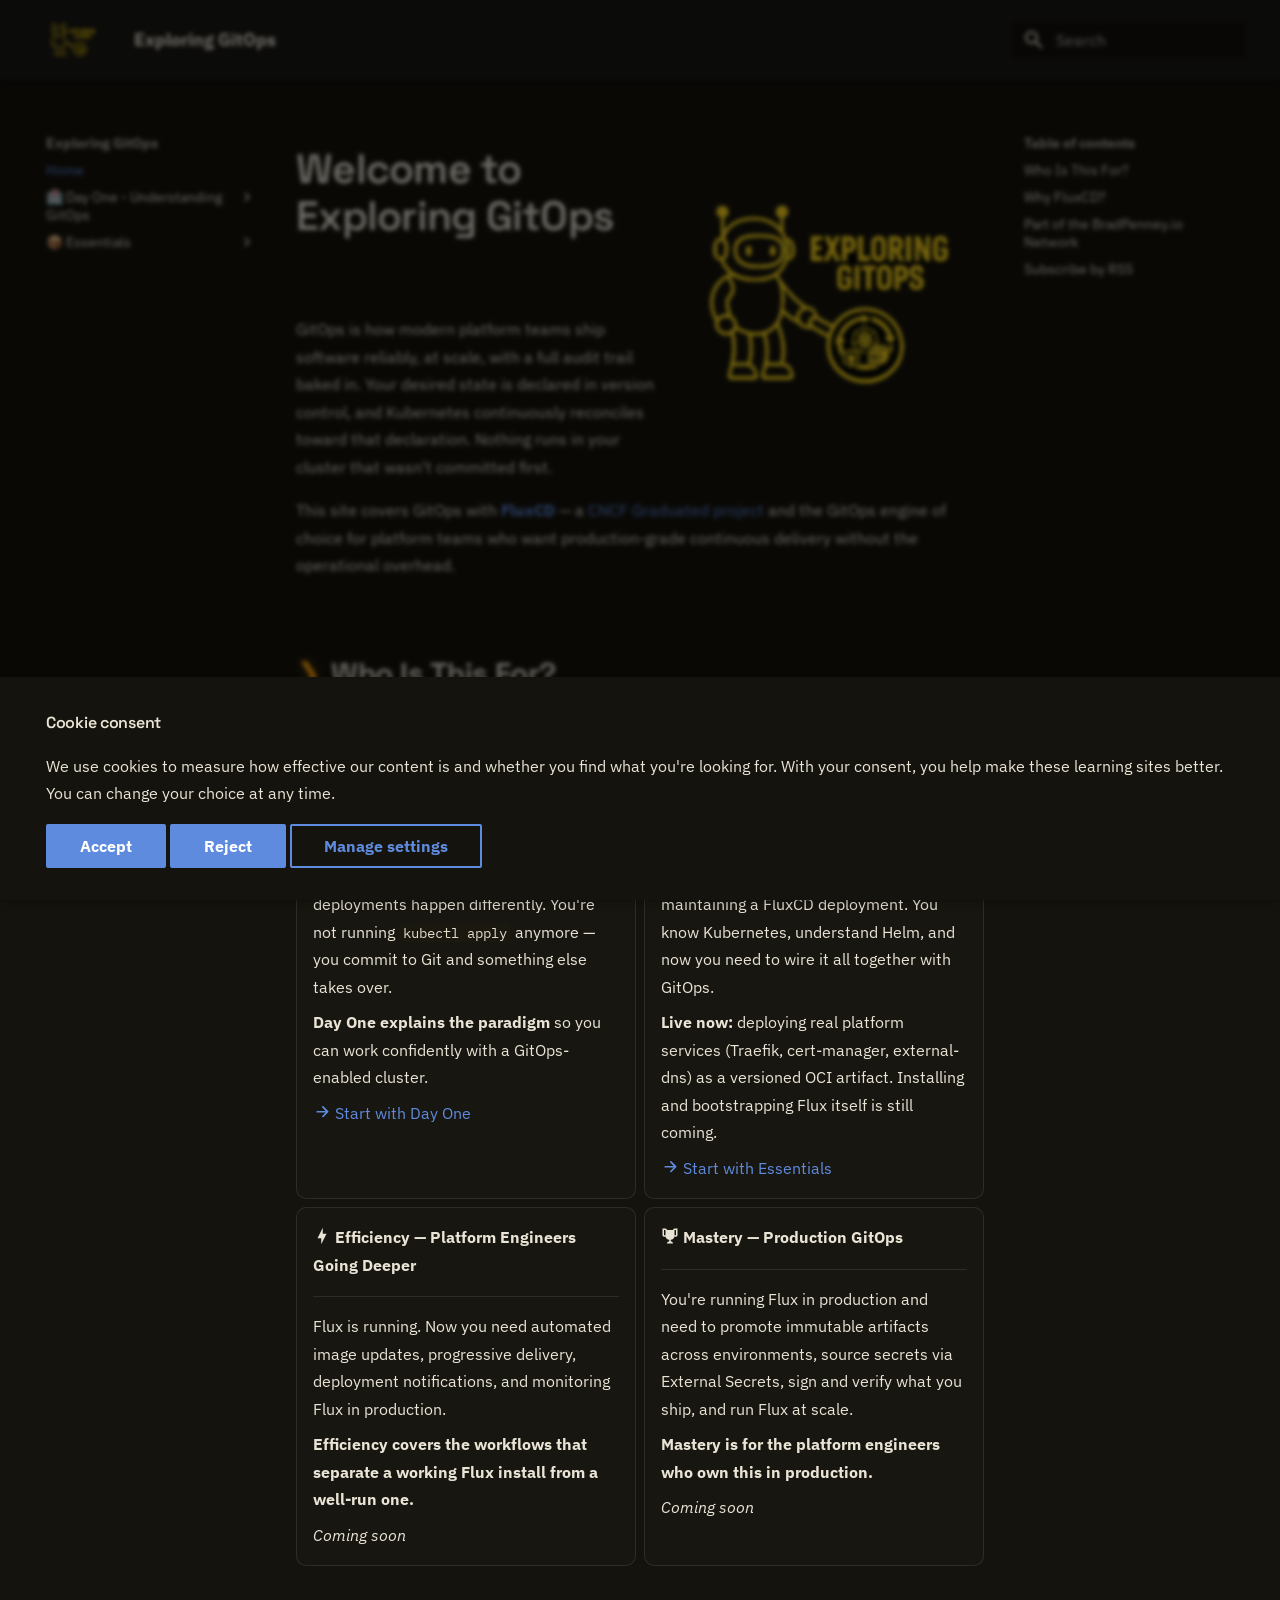
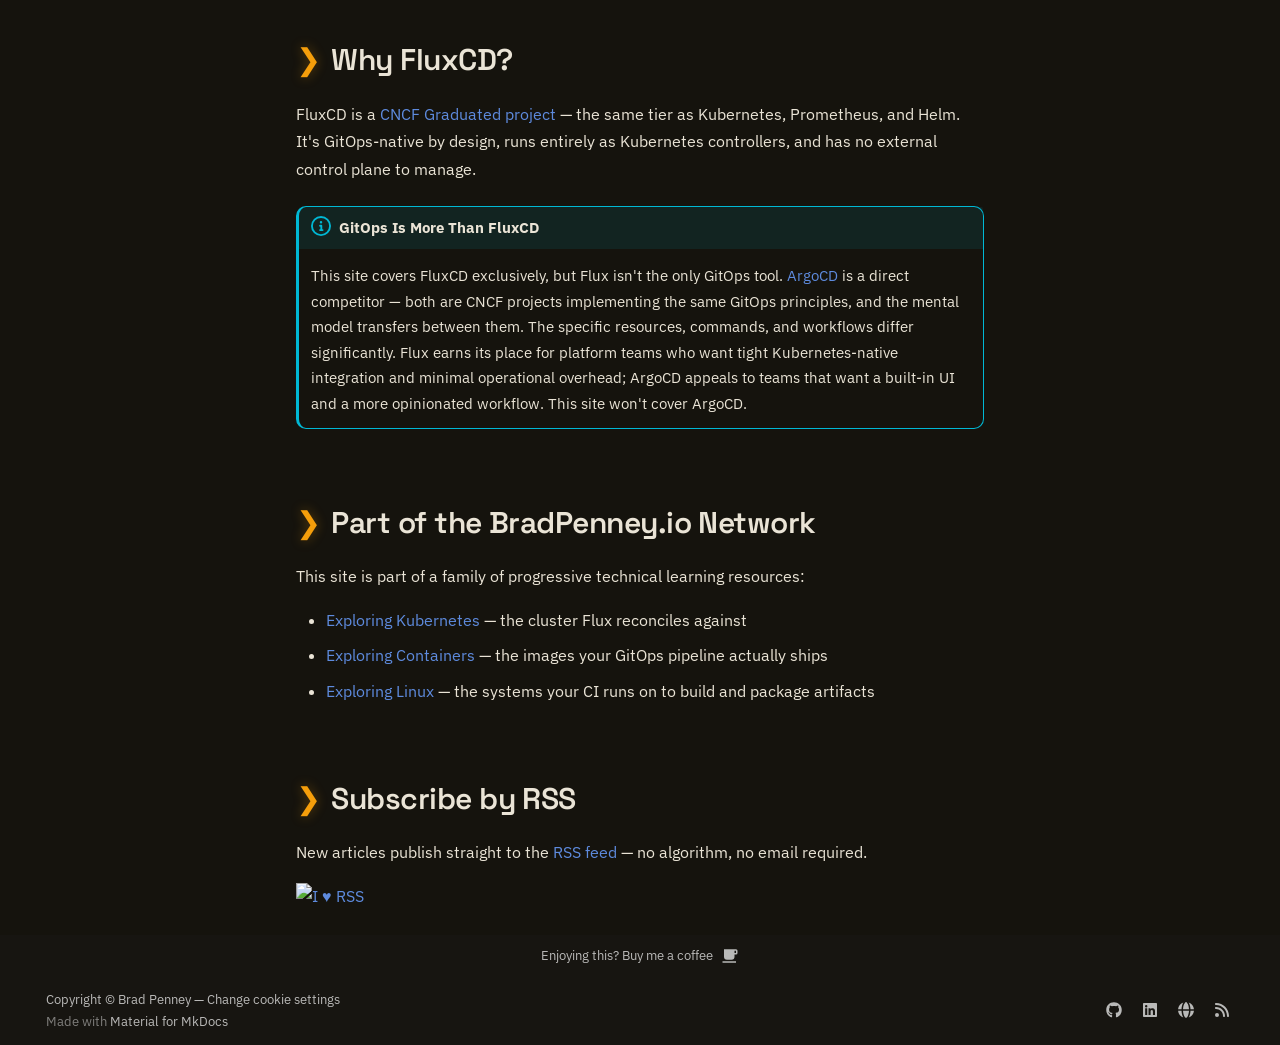
==== commit 8d3a11fa: "Deployed 677a33a with MkDocs version: 1.6.1" ====
--- a/index.html
+++ b/index.html
@@ -149,6 +149,33 @@
 
     
     
+  
+  
+    
+    
+    
+    
+    
+<script type="application/ld+json">
+{
+  "@context": "https://schema.org",
+  "@type": "TechArticle",
+  "headline": "Exploring GitOps - FluxCD Continuous Delivery Guide",
+  "description": "A progressive guide to GitOps and FluxCD — from understanding the paradigm to running production-grade continuous delivery in Kubernetes.",
+  "url": "https://gitops.bradpenney.io/",
+  "datePublished": "2026-04-11 16:12",
+  "author": {
+    "@type": "Person",
+    "name": "Brad Penney"
+  },
+  "publisher": {
+    "@type": "Organization",
+    "name": "Brad Penney"
+  }
+}
+</script>
+  
+
   
 <meta property="og:type" content="website" />
 <meta property="og:title" content="Exploring GitOps" />
@@ -390,6 +417,28 @@
   
 </li>
       
+        <li class="md-nav__item">
+  <a href="#part-of-the-bradpenneyio-network" class="md-nav__link">
+    <span class="md-ellipsis">
+      
+        Part of the BradPenney.io Network
+      
+    </span>
+  </a>
+  
+</li>
+      
+        <li class="md-nav__item">
+  <a href="#subscribe-by-rss" class="md-nav__link">
+    <span class="md-ellipsis">
+      
+        Subscribe by RSS
+      
+    </span>
+  </a>
+  
+</li>
+      
     </ul>
   
 </nav>
@@ -638,6 +687,34 @@
 
           </label>
           <ul class="md-nav__list" data-md-scrollfix>
+            
+              
+                
+  
+  
+  
+  
+    <li class="md-nav__item">
+      <a href="essentials/overview/" class="md-nav__link">
+        
+  
+  
+  <span class="md-ellipsis">
+    
+  
+    Overview
+  
+
+    
+  </span>
+  
+  
+
+      </a>
+    </li>
+  
+
+              
             
               
                 
@@ -722,6 +799,28 @@
   
 </li>
       
+        <li class="md-nav__item">
+  <a href="#part-of-the-bradpenneyio-network" class="md-nav__link">
+    <span class="md-ellipsis">
+      
+        Part of the BradPenney.io Network
+      
+    </span>
+  </a>
+  
+</li>
+      
+        <li class="md-nav__item">
+  <a href="#subscribe-by-rss" class="md-nav__link">
+    <span class="md-ellipsis">
+      
+        Subscribe by RSS
+      
+    </span>
+  </a>
+  
+</li>
+      
     </ul>
   
 </nav>
@@ -732,6 +831,14 @@
           
           
             <div class="md-content" data-md-component="content">
+              
+                
+
+
+
+  
+
+
               
               <article class="md-content__inner md-typeset">
                 
@@ -759,7 +866,7 @@
 <hr />
 <p>You're responsible for setting up or maintaining a FluxCD deployment. You know Kubernetes, understand Helm, and now you need to wire it all together with GitOps.</p>
 <p><strong>Live now:</strong> deploying real platform services (Traefik, cert-manager, external-dns) as a versioned OCI artifact. Installing and bootstrapping Flux itself is still coming.</p>
-<p><a href="essentials/deploying_the_edge_stack/"><span class="twemoji"><svg xmlns="http://www.w3.org/2000/svg" viewBox="0 0 16 16"><path d="M8.22 2.97a.75.75 0 0 1 1.06 0l4.25 4.25a.75.75 0 0 1 0 1.06l-4.25 4.25a.75.75 0 0 1-1.042-.018.75.75 0 0 1-.018-1.042l2.97-2.97H3.75a.75.75 0 0 1 0-1.5h7.44L8.22 4.03a.75.75 0 0 1 0-1.06"/></svg></span> Deploying Platform Services with Flux</a></p>
+<p><a href="essentials/overview/"><span class="twemoji"><svg xmlns="http://www.w3.org/2000/svg" viewBox="0 0 16 16"><path d="M8.22 2.97a.75.75 0 0 1 1.06 0l4.25 4.25a.75.75 0 0 1 0 1.06l-4.25 4.25a.75.75 0 0 1-1.042-.018.75.75 0 0 1-.018-1.042l2.97-2.97H3.75a.75.75 0 0 1 0-1.5h7.44L8.22 4.03a.75.75 0 0 1 0-1.06"/></svg></span> Start with Essentials</a></p>
 </li>
 <li>
 <p><span class="twemoji"><svg xmlns="http://www.w3.org/2000/svg" viewBox="0 0 24 24"><path d="M11 15H6l7-14v8h5l-7 14z"/></svg></span> <strong>Efficiency — Platform Engineers Going Deeper</strong></p>
@@ -783,6 +890,16 @@
 <p class="admonition-title">GitOps Is More Than FluxCD</p>
 <p>This site covers FluxCD exclusively, but Flux isn't the only GitOps tool. <a href="https://argo-cd.readthedocs.io/en/stable/">ArgoCD</a> is a direct competitor — both are CNCF projects implementing the same GitOps principles, and the mental model transfers between them. The specific resources, commands, and workflows differ significantly. Flux earns its place for platform teams who want tight Kubernetes-native integration and minimal operational overhead; ArgoCD appeals to teams that want a built-in UI and a more opinionated workflow. This site won't cover ArgoCD.</p>
 </div>
+<h2 id="part-of-the-bradpenneyio-network">Part of the BradPenney.io Network<a class="headerlink" href="#part-of-the-bradpenneyio-network" title="Link to this section">🔗</a></h2>
+<p>This site is part of a family of progressive technical learning resources:</p>
+<ul>
+<li><a href="https://k8s.bradpenney.io">Exploring Kubernetes</a> — the cluster Flux reconciles against</li>
+<li><a href="https://containers.bradpenney.io">Exploring Containers</a> — the images your GitOps pipeline actually ships</li>
+<li><a href="https://linux.bradpenney.io">Exploring Linux</a> — the systems your CI runs on to build and package artifacts</li>
+</ul>
+<h2 id="subscribe-by-rss">Subscribe by RSS<a class="headerlink" href="#subscribe-by-rss" title="Link to this section">🔗</a></h2>
+<p>New articles publish straight to the <a href="https://gitops.bradpenney.io/feed_rss_created.xml">RSS feed</a> — no algorithm, no email required.</p>
+<p><a href="https://iheartrss.com/"><img src="https://iheartrss.com/iheartrss-dark.svg" alt="I ♥ RSS" width="88" height="31"></a></p>
 
 
 
@@ -967,7 +1084,7 @@
     
       
       
-      <script id="__config" type="application/json">{"annotate": null, "base": ".", "features": ["content.code.annotate", "content.code.copy", "content.tabs.link", "content.code.highlight", "content.tooltips", "content.code.mermaid"], "search": "assets/javascripts/workers/search.2c215733.min.js", "tags": null, "translations": {"clipboard.copied": "Copied to clipboard", "clipboard.copy": "Copy to clipboard", "search.result.more.one": "1 more on this page", "search.result.more.other": "# more on this page", "search.result.none": "No matching documents", "search.result.one": "1 matching document", "search.result.other": "# matching documents", "search.result.placeholder": "Type to start searching", "search.result.term.missing": "Missing", "select.version": "Select version"}, "version": null}</script>
+      <script id="__config" type="application/json">{"annotate": null, "base": ".", "features": ["content.code.annotate", "content.code.copy", "content.tabs.link", "content.code.highlight", "content.tooltips", "content.code.mermaid", "navigation.path"], "search": "assets/javascripts/workers/search.2c215733.min.js", "tags": null, "translations": {"clipboard.copied": "Copied to clipboard", "clipboard.copy": "Copy to clipboard", "search.result.more.one": "1 more on this page", "search.result.more.other": "# more on this page", "search.result.none": "No matching documents", "search.result.one": "1 matching document", "search.result.other": "# matching documents", "search.result.placeholder": "Type to start searching", "search.result.term.missing": "Missing", "select.version": "Select version"}, "version": null}</script>
     
     
       <script src="assets/javascripts/bundle.79ae519e.min.js"></script>
--- a/stylesheets/extra.css
+++ b/stylesheets/extra.css
@@ -260,6 +260,38 @@
   justify-content: center;
 }
 
+/* Pathway pills: compact multi-pathway indicator at the top of an article,
+   replacing an ever-growing "Part of a Learning Path" admonition. */
+.pathway-pills {
+  display: flex;
+  flex-wrap: wrap;
+  gap: 0.5rem;
+  align-items: center;
+  margin: 1.3em 0;
+  font-size: 0.8rem;
+}
+.pathway-pills__label {
+  color: var(--md-default-fg-color--light);
+  margin-right: 0.15rem;
+}
+.pathway-pill {
+  display: inline-flex;
+  align-items: center;
+  padding: 0.25rem 0.8rem;
+  border: 1px solid var(--brand-hairline);
+  border-radius: 999px;
+  background: rgba(234, 228, 214, 0.02);
+  color: var(--md-default-fg-color--light) !important;
+  text-decoration: none !important;
+  font-size: 0.78rem;
+  transition: border-color 150ms ease, color 150ms ease, background 150ms ease;
+}
+.pathway-pill:hover {
+  border-color: var(--brand-accent);
+  color: var(--brand-accent) !important;
+  background: var(--brand-accent-soft);
+}
+
 /* Header logo: force it into the top bar at every width (Material hides the
    header logo below 76em by default) and size it consistently across sites. */
 .md-header__button.md-logo {
